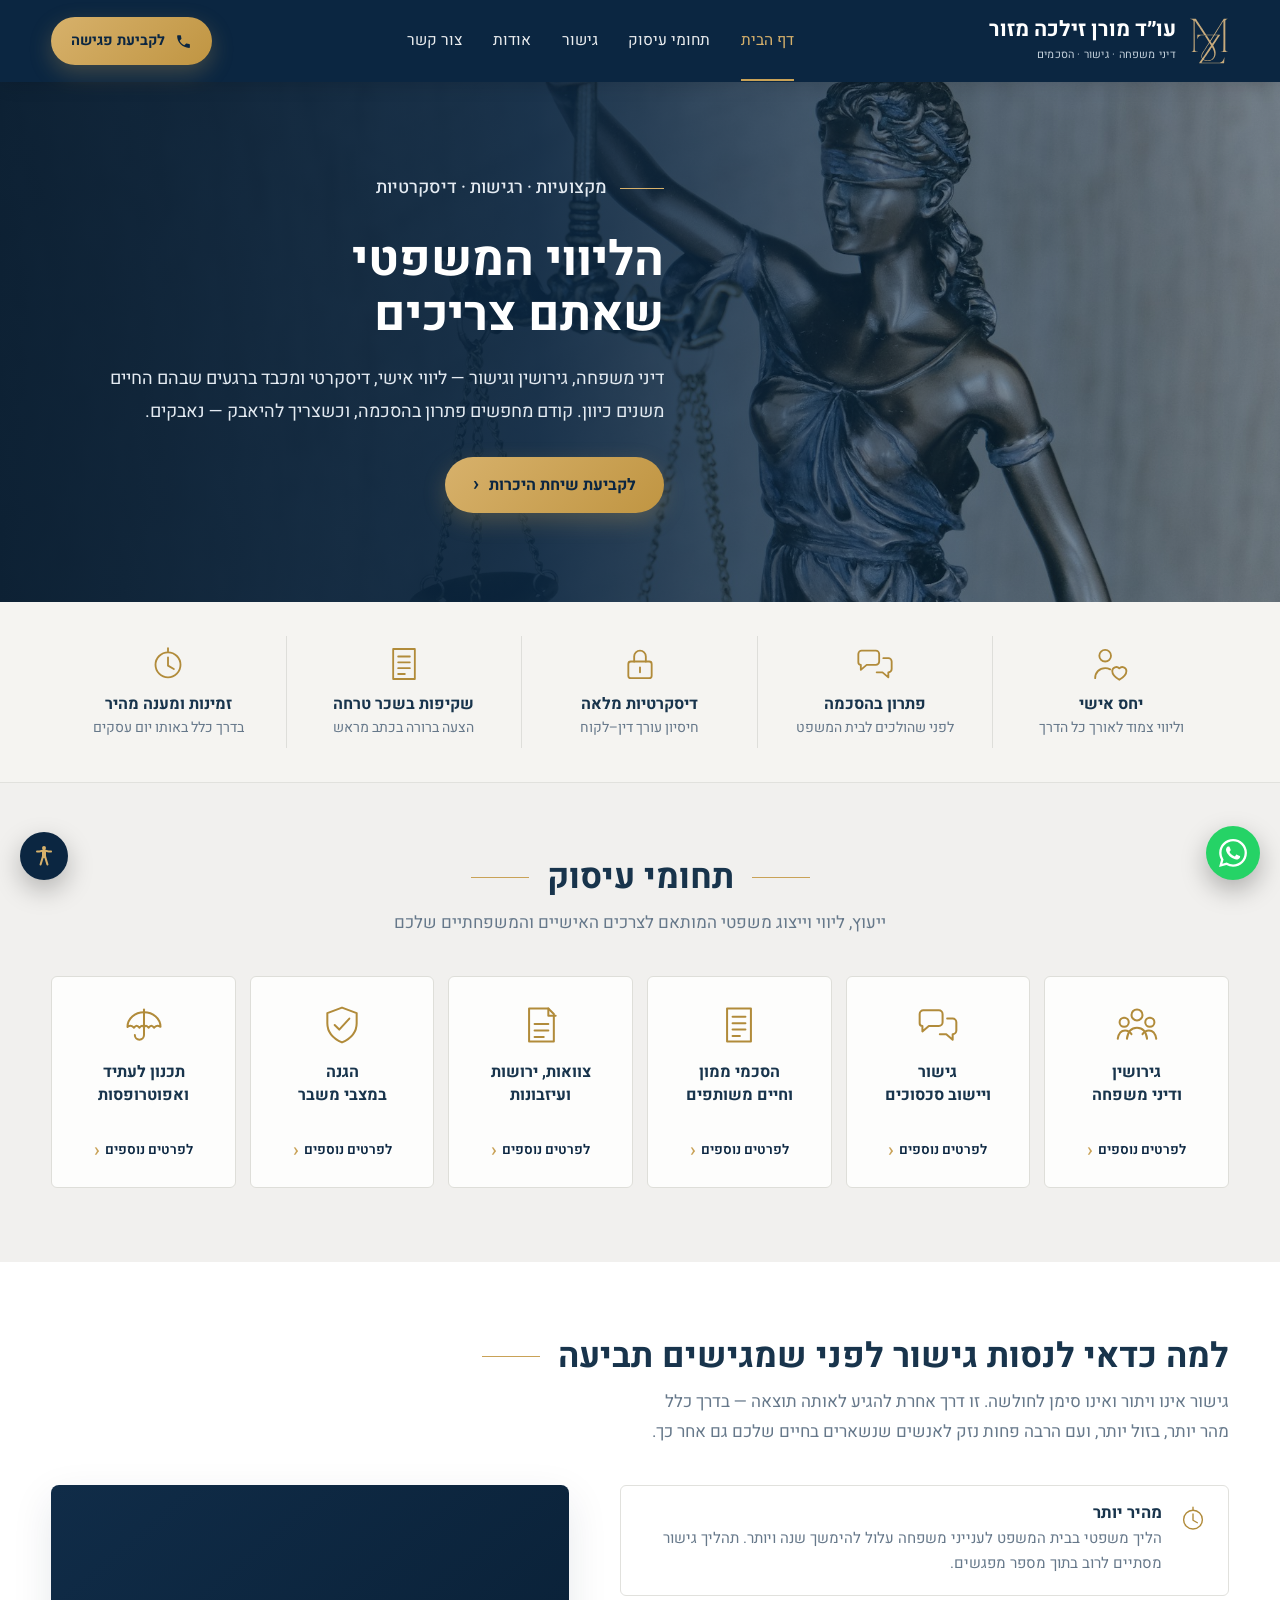
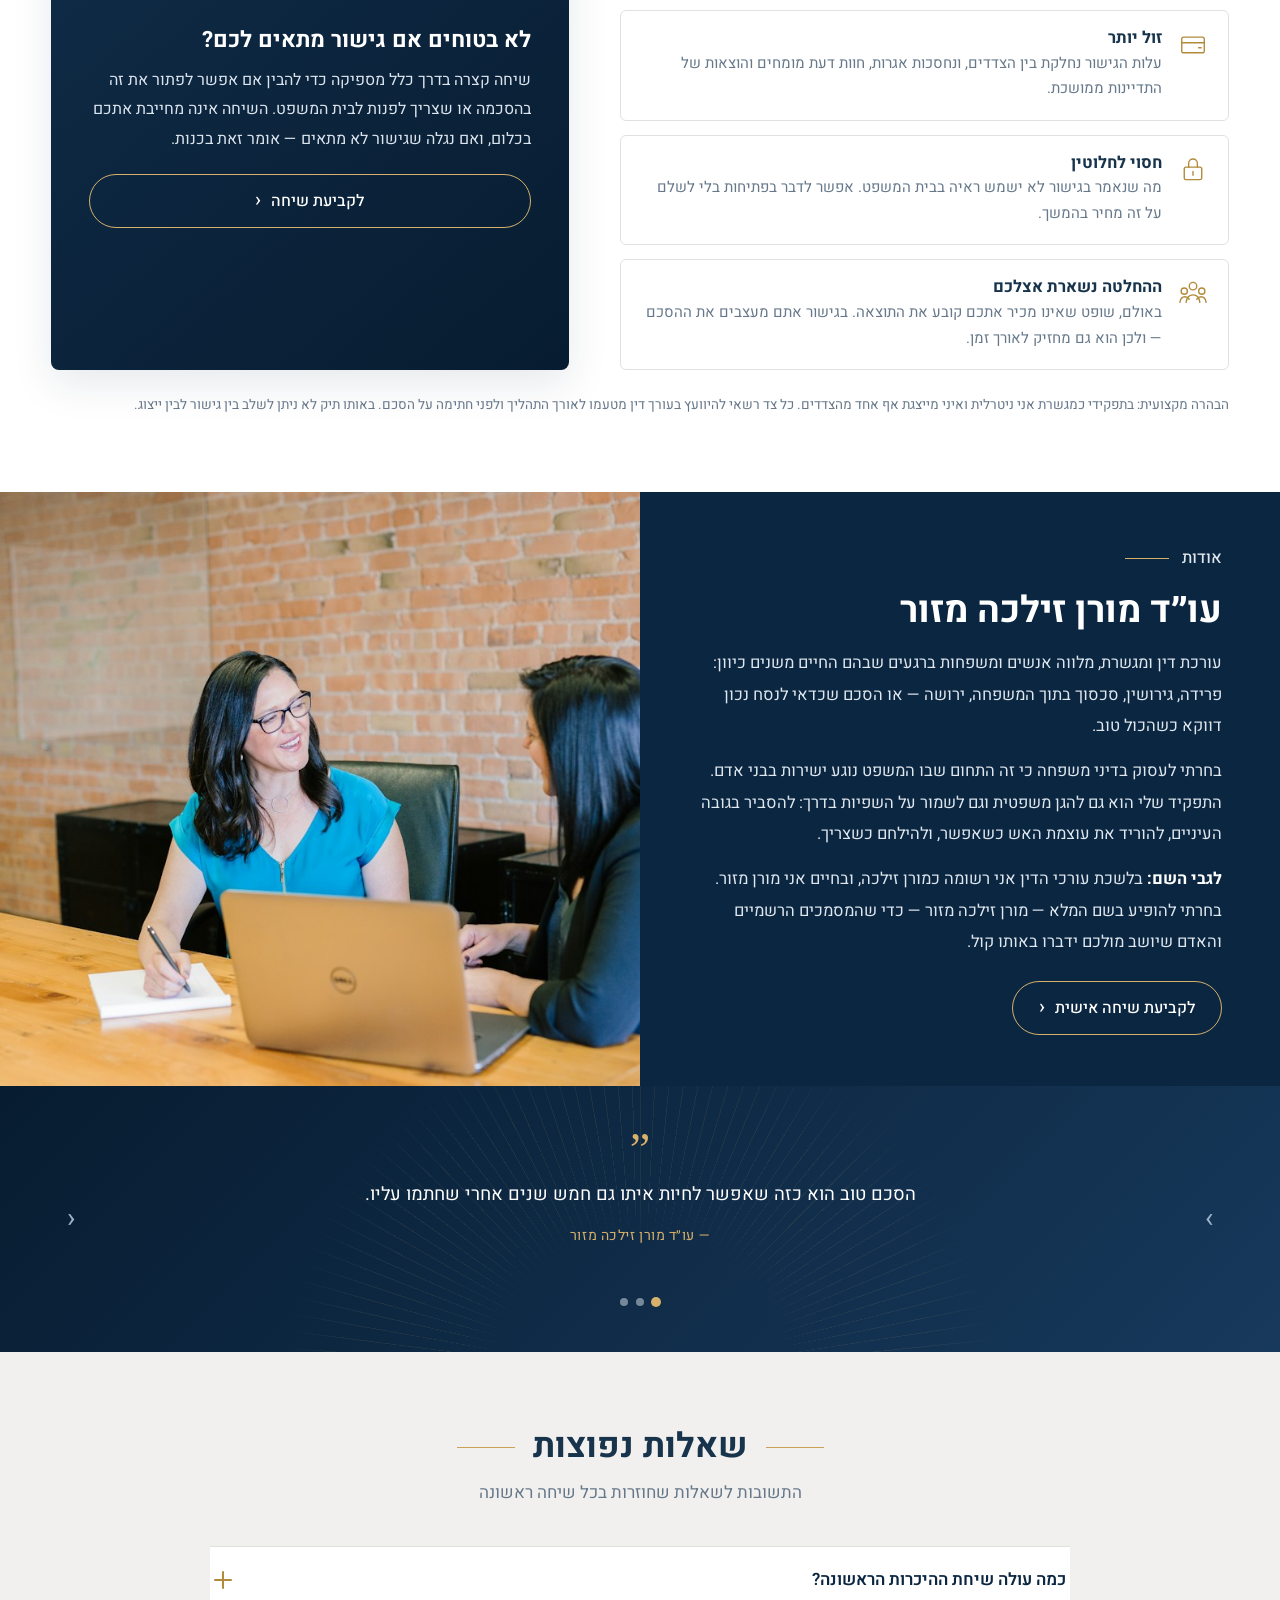
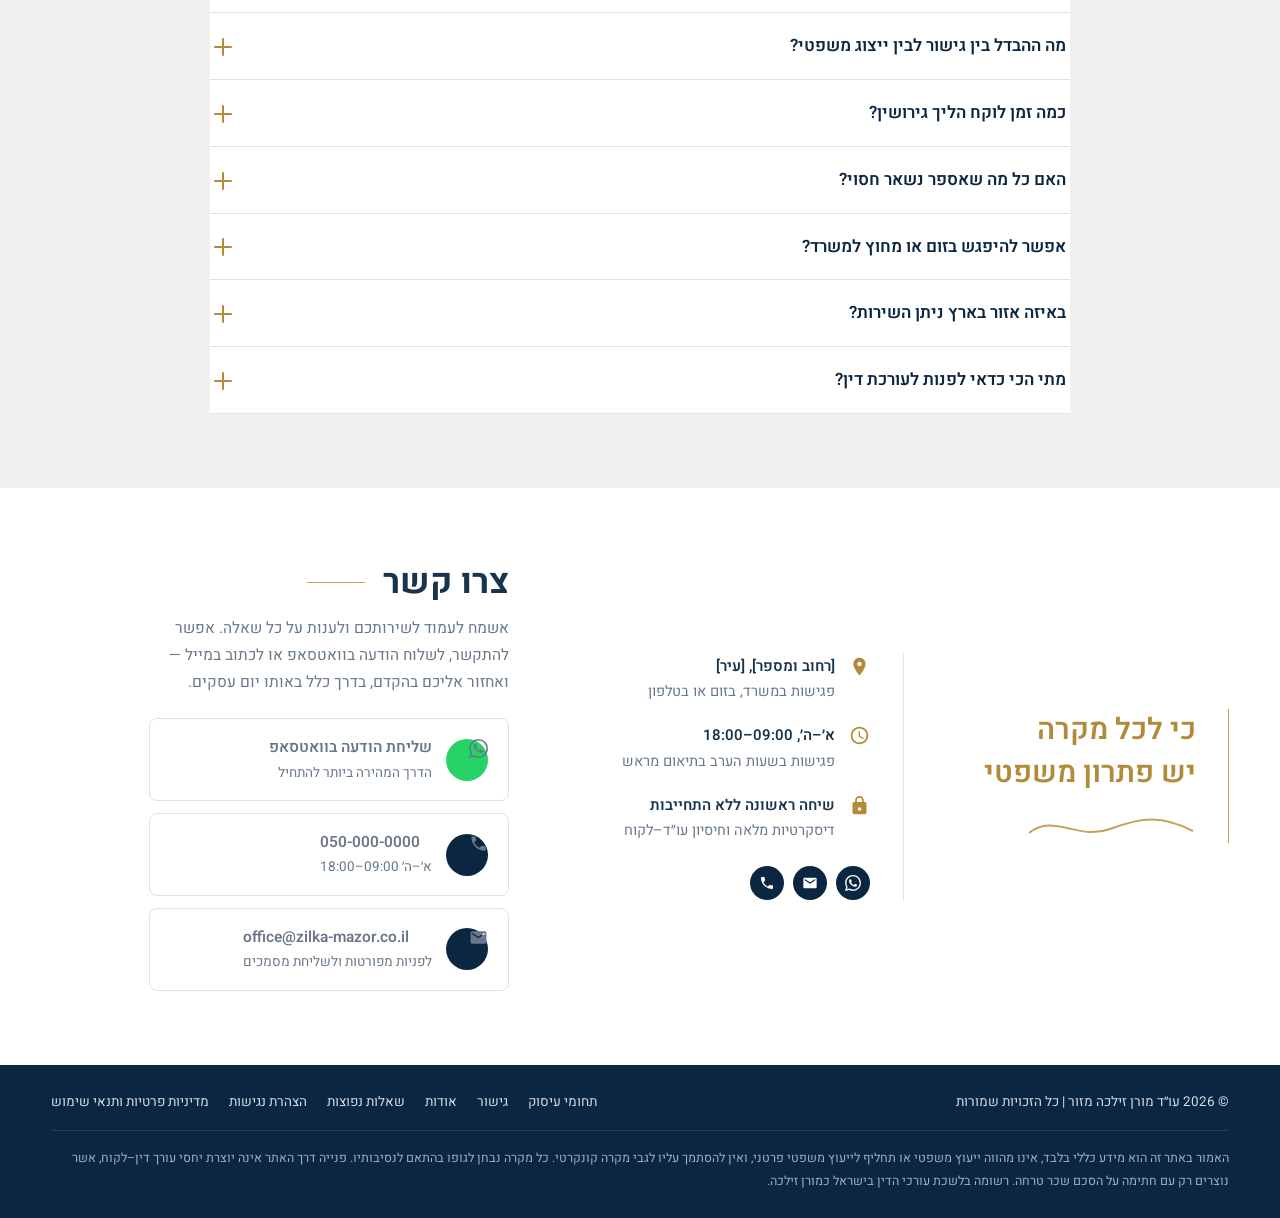
==== index.html @ c4450f15 "Rebuild the site on the client's reference layout The art-deco direction was rejected. Rebuilt to ma" ====
<!DOCTYPE html>
<html lang="he" dir="rtl">
<head>
<meta charset="utf-8">
<meta name="viewport" content="width=device-width, initial-scale=1">
<title>עו״ד מורן זילכה מזור | דיני משפחה, גירושין וגישור</title>
<meta name="description" content="עו״ד מורן זילכה מזור — ייצוג וליווי משפטי אישי ודיסקרטי בדיני משפחה, גירושין, הסכמי ממון, צוואות וירושות, וגישור ליישוב סכסוכים. שיחת היכרות ללא התחייבות.">
<meta name="author" content="מורן זילכה מזור">
<meta name="theme-color" content="#0B2641">
<link rel="canonical" href="https://www.zilka-mazor.co.il/">

<meta property="og:type" content="website">
<meta property="og:locale" content="he_IL">
<meta property="og:site_name" content="עו״ד מורן זילכה מזור — משרד עורכי דין וגישור">
<meta property="og:title" content="עו״ד מורן זילכה מזור | דיני משפחה, גירושין וגישור">
<meta property="og:description" content="ליווי משפטי אישי ודיסקרטי בדיני משפחה, גירושין וגישור. שיחת היכרות ללא התחייבות.">
<meta property="og:url" content="https://www.zilka-mazor.co.il/">
<meta property="og:image" content="https://www.zilka-mazor.co.il/assets/img/og-cover.png">
<meta property="og:image:width" content="1200">
<meta property="og:image:height" content="630">
<meta name="twitter:card" content="summary_large_image">

<link rel="icon" href="assets/favicon.svg" type="image/svg+xml">
<link rel="apple-touch-icon" href="assets/img/apple-touch-icon.png">

<link rel="preconnect" href="https://fonts.googleapis.com">
<link rel="preconnect" href="https://fonts.gstatic.com" crossorigin>
<link href="https://fonts.googleapis.com/css2?family=Assistant:wght@300;400;500;600;700&family=Heebo:wght@300;400;500;600;700;800&display=swap" rel="stylesheet">
<link rel="stylesheet" href="assets/css/style.css">

<script type="application/ld+json">
{
  "@context": "https://schema.org",
  "@type": "LegalService",
  "name": "עו״ד מורן זילכה מזור — משרד עורכי דין וגישור",
  "description": "משרד עורכי דין וגישור המתמחה בדיני משפחה, גירושין, הסכמי ממון, צוואות וירושות וגישור ליישוב סכסוכים.",
  "url": "https://www.zilka-mazor.co.il/",
  "image": "https://www.zilka-mazor.co.il/assets/img/og-cover.png",
  "logo": "https://www.zilka-mazor.co.il/assets/img/apple-touch-icon.png",
  "telephone": "+972-50-000-0000",
  "email": "office@zilka-mazor.co.il",
  "priceRange": "$$",
  "address": {
    "@type": "PostalAddress",
    "streetAddress": "רחוב ומספר",
    "addressLocality": "עיר",
    "addressCountry": "IL"
  },
  "areaServed": { "@type": "Country", "name": "ישראל" },
  "availableLanguage": ["he", "en"],
  "openingHoursSpecification": [{
    "@type": "OpeningHoursSpecification",
    "dayOfWeek": ["Sunday", "Monday", "Tuesday", "Wednesday", "Thursday"],
    "opens": "09:00",
    "closes": "18:00"
  }],
  "founder": {
    "@type": "Person",
    "name": "מורן זילכה מזור",
    "jobTitle": "עורכת דין ומגשרת",
    "gender": "Female"
  },
  "knowsAbout": ["דיני משפחה", "גירושין", "גישור", "הסכמי ממון", "צוואות וירושות", "מזונות", "משמורת והסדרי שהות"]
}
</script>
<script type="application/ld+json">
{
  "@context": "https://schema.org",
  "@type": "FAQPage",
  "mainEntity": [
    {"@type":"Question","name":"כמה עולה שיחת ההיכרות הראשונה?","acceptedAnswer":{"@type":"Answer","text":"השיחה הראשונה קצרה ונועדה להבין את התמונה ולבדוק התאמה, והיא אינה מחייבת. לפני תחילת טיפול בתיק תקבלו הצעה ברורה בכתב הכוללת את היקף העבודה, שכר הטרחה ולוחות הזמנים."}},
    {"@type":"Question","name":"מה ההבדל בין גישור לבין ייצוג משפטי?","acceptedAnswer":{"@type":"Answer","text":"בייצוג אני פועלת עבור צד אחד ומייצגת את האינטרסים שלו מול הצד השני ומול בית המשפט. בגישור אני ניטרלית: אני מנהלת את התהליך בין שני הצדדים ומסייעת להם להגיע להסכם. באותו תיק לא ניתן לשלב בין השניים."}},
    {"@type":"Question","name":"כמה זמן לוקח הליך גירושין?","acceptedAnswer":{"@type":"Answer","text":"כשהצדדים מגיעים להסכמות — לרוב שבועות עד חודשים ספורים, עד לאישור ההסכם ומתן תוקף של פסק דין. בהליך משפטי מתנהל זה עשוי להימשך שנה ויותר, בהתאם למורכבות התיק וללוח הזמנים של בית המשפט."}},
    {"@type":"Question","name":"האם כל מה שאספר נשאר חסוי?","acceptedAnswer":{"@type":"Answer","text":"כן. כל מה שנמסר לי חוסה תחת חיסיון עורך דין–לקוח. בהליך גישור קיים חיסיון נוסף: דברים שנאמרו בגישור לא ישמשו ראיה בבית המשפט אם התהליך לא יסתיים בהסכם."}},
    {"@type":"Question","name":"אפשר להיפגש בזום או מחוץ למשרד?","acceptedAnswer":{"@type":"Answer","text":"בהחלט. ניתן לקיים פגישות במשרד, בשיחת וידאו או בטלפון, ולנהל את התיק כולו מרחוק כולל חתימה על מסמכים."}}
  ]
}
</script>
</head>
<body>

<a class="skip-link" href="#main">דילוג לתוכן הראשי</a>

<!-- ============ אייקונים ============ -->
<svg hidden aria-hidden="true">
  <symbol id="i-dialogue" viewBox="0 0 48 48"><path d="M4 12a4 4 0 0 1 4-4h17a4 4 0 0 1 4 4v9a4 4 0 0 1-4 4H14l-7 6v-6a3 3 0 0 1-3-3V12Z"/><path d="M34 17h6a4 4 0 0 1 4 4v9a4 4 0 0 1-4 4v6l-7-6h-7"/></symbol>
  <symbol id="i-care" viewBox="0 0 48 48"><circle cx="17" cy="14" r="7"/><path d="M5 41c0-7 5-12 12-12 2.2 0 4.2.5 6 1.4"/><path d="M34 43s-8.5-5-8.5-10.6a4.9 4.9 0 0 1 8.5-3.2 4.9 4.9 0 0 1 8.5 3.2C42.5 38 34 43 34 43Z"/></symbol>
  <symbol id="i-shield" viewBox="0 0 48 48"><path d="M24 5 40 11v11c0 10-7 17-16 21C15 39 8 32 8 22V11L24 5Z"/><path d="m16 24 5 5 11-12"/></symbol>
  <symbol id="i-lock" viewBox="0 0 48 48"><rect x="10" y="21" width="28" height="20" rx="3"/><path d="M17 21v-6a7 7 0 0 1 14 0v6M24 28v6"/></symbol>
  <symbol id="i-clock" viewBox="0 0 48 48"><circle cx="24" cy="25" r="15"/><path d="M24 16v10l7 4M24 5v4"/></symbol>
  <symbol id="i-people" viewBox="0 0 48 48"><circle cx="24" cy="13" r="6"/><circle cx="10" cy="21" r="5"/><circle cx="38" cy="21" r="5"/><path d="M13 39c1-8 5-12 11-12s10 4 11 12M3 39c1-6 3-9 8-9 3 0 5 1 7 4M45 39c-1-6-3-9-8-9-3 0-5 1-7 4"/></symbol>
  <symbol id="i-doc" viewBox="0 0 48 48"><path d="M11 6h26v36H11zM17 15h14M17 22h14M17 29h14M17 36h8"/></symbol>
  <symbol id="i-scroll" viewBox="0 0 48 48"><path d="M11 6h21l6 6v30H11V6Z"/><path d="M32 6v8h8M17 23h15M17 30h15M17 37h10"/></symbol>
  <symbol id="i-wallet" viewBox="0 0 48 48"><rect x="6" y="13" width="36" height="25" rx="3"/><path d="M6 22h36M33 30h4"/></symbol>
  <symbol id="i-umbrella" viewBox="0 0 48 48"><path d="M24 7v3"/><path d="M6 26c0-9 8-16 18-16s18 7 18 16c-3-2-5-2-7 1-2-3-4-3-6 0-2-3-4-3-5 0-1-3-3-3-5 0-2-3-4-3-6 0-2-3-4-3-7-1Z"/><path d="M24 10v25a5 5 0 0 1-10 0"/></symbol>
  <symbol id="i-phone-f" viewBox="0 0 24 24"><path d="M6.62 10.79c1.44 2.83 3.76 5.14 6.59 6.59l2.2-2.2c.27-.27.67-.36 1.02-.24 1.12.37 2.33.57 3.57.57.55 0 1 .45 1 1V20c0 .55-.45 1-1 1-9.39 0-17-7.61-17-17 0-.55.45-1 1-1h3.5c.55 0 1 .45 1 1 0 1.25.2 2.45.57 3.57.11.35.03.74-.25 1.02l-2.2 2.2z"/></symbol>
  <symbol id="i-mail-f" viewBox="0 0 24 24"><path d="M20 4H4c-1.1 0-1.99.9-1.99 2L2 18c0 1.1.9 2 2 2h16c1.1 0 2-.9 2-2V6c0-1.1-.9-2-2-2zm0 4-8 5-8-5V6l8 5 8-5v2z"/></symbol>
  <symbol id="i-pin-f" viewBox="0 0 24 24"><path d="M12 2C8.13 2 5 5.13 5 9c0 5.25 7 13 7 13s7-7.75 7-13c0-3.87-3.13-7-7-7zm0 9.5a2.5 2.5 0 0 1 0-5 2.5 2.5 0 0 1 0 5z"/></symbol>
  <symbol id="i-lock-f" viewBox="0 0 24 24"><path d="M18 8h-1V6A5 5 0 0 0 7 6v2H6a2 2 0 0 0-2 2v10a2 2 0 0 0 2 2h12a2 2 0 0 0 2-2V10a2 2 0 0 0-2-2zM9 6a3 3 0 0 1 6 0v2H9V6zm3 12a2 2 0 1 1 0-4 2 2 0 0 1 0 4z"/></symbol>
  <symbol id="i-clock-f" viewBox="0 0 24 24"><path d="M12 2C6.48 2 2 6.48 2 12s4.48 10 10 10 10-4.48 10-10S17.52 2 12 2zm0 18c-4.41 0-8-3.59-8-8s3.59-8 8-8 8 3.59 8 8-3.59 8-8 8zm.5-13H11v6l5.25 3.15.75-1.23-4.5-2.67V7z"/></symbol>
  <symbol id="i-wa-f" viewBox="0 0 24 24"><path d="M17.472 14.382c-.297-.149-1.758-.867-2.03-.967-.273-.099-.471-.148-.67.15-.197.297-.767.966-.94 1.164-.173.199-.347.223-.644.075-.297-.15-1.255-.463-2.39-1.475-.883-.788-1.48-1.761-1.653-2.059-.173-.297-.018-.458.13-.606.134-.133.297-.347.446-.52.15-.174.2-.298.3-.497.099-.198.05-.371-.025-.52-.075-.149-.669-1.612-.916-2.207-.242-.579-.487-.5-.669-.51a12.8 12.8 0 0 0-.57-.01c-.198 0-.52.074-.792.372-.272.297-1.04 1.016-1.04 2.479 0 1.462 1.065 2.875 1.213 3.074.149.198 2.096 3.2 5.077 4.487.709.306 1.262.489 1.694.625.712.227 1.36.195 1.871.118.571-.085 1.758-.719 2.006-1.413.248-.694.248-1.289.173-1.413-.074-.124-.272-.198-.57-.347M12.05 21.785h-.004a9.87 9.87 0 0 1-5.031-1.378l-.361-.214-3.741.982.998-3.648-.235-.374a9.86 9.86 0 0 1-1.51-5.26c.001-5.45 4.436-9.884 9.888-9.884 2.64 0 5.122 1.03 6.988 2.898a9.825 9.825 0 0 1 2.893 6.994c-.003 5.45-4.437 9.884-9.885 9.884m8.413-18.297A11.815 11.815 0 0 0 12.05 0C5.495 0 .16 5.335.157 11.892c0 2.096.547 4.142 1.588 5.945L.057 24l6.305-1.654a11.882 11.882 0 0 0 5.683 1.448h.005c6.554 0 11.89-5.335 11.893-11.893a11.821 11.821 0 0 0-3.48-8.413"/></symbol>
  <symbol id="i-in-f" viewBox="0 0 24 24"><path d="M4.98 3.5a2.5 2.5 0 1 1 0 5 2.5 2.5 0 0 1 0-5zM2.4 21h5.2V9.5H2.4V21zM9.9 9.5h4.98v1.57h.07c.7-1.24 2.4-2.07 4.02-2.07 4.3 0 5.03 2.57 5.03 5.9V21h-5.2v-5.1c0-1.22-.02-2.8-1.8-2.8-1.8 0-2.08 1.33-2.08 2.71V21H9.9V9.5z"/></symbol>
</svg>

<!-- ============ כותרת ============ -->
<header class="site-header">
  <div class="container header-inner">
    <a class="brand" href="#home" aria-label="עו״ד מורן זילכה מזור — לראש העמוד">
      <img src="assets/monogram.svg" alt="" width="40" height="46">
      <span>
        <span class="brand-title">עו״ד מורן זילכה מזור</span>
        <span class="brand-sub">דיני משפחה · גישור · הסכמים</span>
      </span>
    </a>

    <nav class="nav" aria-label="ניווט ראשי">
      <a href="#home" aria-current="true">דף הבית</a>
      <a href="#practice">תחומי עיסוק</a>
      <a href="#mediation">גישור</a>
      <a href="#about">אודות</a>
      <a href="#contact">צור קשר</a>
    </nav>

    <div class="header-cta">
      <a class="btn btn--sm" href="#contact">
        <svg aria-hidden="true"><use href="#i-phone-f"></use></svg>
        לקביעת פגישה
      </a>
      <button class="burger" type="button" aria-label="פתיחת תפריט" aria-expanded="false" aria-controls="nav-panel">
        <span></span><span></span><span></span>
      </button>
    </div>
  </div>
</header>

<div class="nav-panel" id="nav-panel">
  <a href="#home">דף הבית</a>
  <a href="#practice">תחומי עיסוק</a>
  <a href="#mediation">גישור</a>
  <a href="#about">אודות</a>
  <a href="#contact">צור קשר</a>
  <a class="btn" href="#contact">לקביעת פגישה</a>
</div>

<main id="main">

  <!-- ============ הירו ============ -->
  <section class="hero" id="home">
    <div class="container">
      <div class="hero__content">
        <p class="eyebrow">מקצועיות · רגישות · דיסקרטיות</p>
        <h1>הליווי המשפטי<br>שאתם צריכים</h1>
        <p>
          דיני משפחה, גירושין וגישור — ליווי אישי, דיסקרטי ומכבד ברגעים שבהם החיים
          משנים כיוון. קודם מחפשים פתרון בהסכמה, וכשצריך להיאבק — נאבקים.
        </p>
        <a class="btn" href="#contact">לקביעת שיחת היכרות <span class="chev">‹</span></a>
      </div>
    </div>
  </section>

  <!-- ============ יתרונות ============ -->
  <section class="benefits" aria-label="עקרונות העבודה של המשרד">
    <div class="container benefit-grid">
      <div class="benefit" data-reveal>
        <svg aria-hidden="true"><use href="#i-care"></use></svg>
        <strong>יחס אישי</strong><span>וליווי צמוד לאורך כל הדרך</span>
      </div>
      <div class="benefit" data-reveal>
        <svg aria-hidden="true"><use href="#i-dialogue"></use></svg>
        <strong>פתרון בהסכמה</strong><span>לפני שהולכים לבית המשפט</span>
      </div>
      <div class="benefit" data-reveal>
        <svg aria-hidden="true"><use href="#i-lock"></use></svg>
        <strong>דיסקרטיות מלאה</strong><span>חיסיון עורך דין–לקוח</span>
      </div>
      <div class="benefit" data-reveal>
        <svg aria-hidden="true"><use href="#i-doc"></use></svg>
        <strong>שקיפות בשכר טרחה</strong><span>הצעה ברורה בכתב מראש</span>
      </div>
      <div class="benefit" data-reveal>
        <svg aria-hidden="true"><use href="#i-clock"></use></svg>
        <strong>זמינות ומענה מהיר</strong><span>בדרך כלל באותו יום עסקים</span>
      </div>
    </div>
  </section>

  <!-- ============ תחומי עיסוק ============ -->
  <section class="section section--soft" id="practice">
    <div class="container">
      <div class="sec-head" data-reveal>
        <h2>תחומי עיסוק</h2>
        <p>ייעוץ, ליווי וייצוג משפטי המותאם לצרכים האישיים והמשפחתיים שלכם</p>
      </div>

      <div class="cards">
        <article class="card" data-reveal tabindex="0" role="button" data-modal="m1" aria-haspopup="dialog">
          <svg aria-hidden="true"><use href="#i-people"></use></svg>
          <h3>גירושין<br>ודיני משפחה</h3>
          <div class="more">לפרטים נוספים</div>
        </article>
        <article class="card" data-reveal tabindex="0" role="button" data-modal="m2" aria-haspopup="dialog">
          <svg aria-hidden="true"><use href="#i-dialogue"></use></svg>
          <h3>גישור<br>ויישוב סכסוכים</h3>
          <div class="more">לפרטים נוספים</div>
        </article>
        <article class="card" data-reveal tabindex="0" role="button" data-modal="m3" aria-haspopup="dialog">
          <svg aria-hidden="true"><use href="#i-doc"></use></svg>
          <h3>הסכמי ממון<br>וחיים משותפים</h3>
          <div class="more">לפרטים נוספים</div>
        </article>
        <article class="card" data-reveal tabindex="0" role="button" data-modal="m4" aria-haspopup="dialog">
          <svg aria-hidden="true"><use href="#i-scroll"></use></svg>
          <h3>צוואות, ירושות<br>ועיזבונות</h3>
          <div class="more">לפרטים נוספים</div>
        </article>
        <article class="card" data-reveal tabindex="0" role="button" data-modal="m5" aria-haspopup="dialog">
          <svg aria-hidden="true"><use href="#i-shield"></use></svg>
          <h3>הגנה<br>במצבי משבר</h3>
          <div class="more">לפרטים נוספים</div>
        </article>
        <article class="card" data-reveal tabindex="0" role="button" data-modal="m6" aria-haspopup="dialog">
          <svg aria-hidden="true"><use href="#i-umbrella"></use></svg>
          <h3>תכנון לעתיד<br>ואפוטרופסות</h3>
          <div class="more">לפרטים נוספים</div>
        </article>
      </div>
    </div>
  </section>

  <!-- ============ גישור ============ -->
  <section class="section" id="mediation">
    <div class="container">
      <div class="sec-head sec-head--start" data-reveal>
        <h2>למה כדאי לנסות גישור לפני שמגישים תביעה</h2>
        <p>
          גישור אינו ויתור ואינו סימן לחולשה. זו דרך אחרת להגיע לאותה תוצאה — בדרך כלל
          מהר יותר, בזול יותר, ועם הרבה פחות נזק לאנשים שנשארים בחיים שלכם גם אחר כך.
        </p>
      </div>

      <div class="med-grid">
        <div class="med-list">
          <article class="med-item" data-reveal>
            <svg aria-hidden="true"><use href="#i-clock"></use></svg>
            <div>
              <h3>מהיר יותר</h3>
              <p>הליך משפטי בבית המשפט לענייני משפחה עלול להימשך שנה ויותר. תהליך גישור מסתיים לרוב בתוך מספר מפגשים.</p>
            </div>
          </article>
          <article class="med-item" data-reveal>
            <svg aria-hidden="true"><use href="#i-wallet"></use></svg>
            <div>
              <h3>זול יותר</h3>
              <p>עלות הגישור נחלקת בין הצדדים, ונחסכות אגרות, חוות דעת מומחים והוצאות של התדיינות ממושכת.</p>
            </div>
          </article>
          <article class="med-item" data-reveal>
            <svg aria-hidden="true"><use href="#i-lock"></use></svg>
            <div>
              <h3>חסוי לחלוטין</h3>
              <p>מה שנאמר בגישור לא ישמש ראיה בבית המשפט. אפשר לדבר בפתיחות בלי לשלם על זה מחיר בהמשך.</p>
            </div>
          </article>
          <article class="med-item" data-reveal>
            <svg aria-hidden="true"><use href="#i-people"></use></svg>
            <div>
              <h3>ההחלטה נשארת אצלכם</h3>
              <p>באולם, שופט שאינו מכיר אתכם קובע את התוצאה. בגישור אתם מעצבים את ההסכם — ולכן הוא גם מחזיק לאורך זמן.</p>
            </div>
          </article>
        </div>

        <aside class="med-aside" data-reveal>
          <h3>לא בטוחים אם גישור מתאים לכם?</h3>
          <p>
            שיחה קצרה בדרך כלל מספיקה כדי להבין אם אפשר לפתור את זה בהסכמה או שצריך
            לפנות לבית המשפט. השיחה אינה מחייבת אתכם בכלום, ואם נגלה שגישור לא מתאים —
            אומר זאת בכנות.
          </p>
          <a class="btn btn--outline" href="#contact">לקביעת שיחה <span class="chev">‹</span></a>
        </aside>
      </div>

      <p class="note" data-reveal>
        הבהרה מקצועית: בתפקידי כמגשרת אני ניטרלית ואיני מייצגת אף אחד מהצדדים. כל צד רשאי
        להיוועץ בעורך דין מטעמו לאורך התהליך ולפני חתימה על הסכם. באותו תיק לא ניתן לשלב
        בין גישור לבין ייצוג.
      </p>
    </div>
  </section>

  <!-- ============ אודות ============ -->
  <section class="about" id="about">
    <div class="about-grid">
      <div class="about-copy">
        <p class="eyebrow">אודות</p>
        <h2>עו״ד מורן זילכה מזור</h2>
        <p>
          עורכת דין ומגשרת, מלווה אנשים ומשפחות ברגעים שבהם החיים משנים כיוון:
          פרידה, גירושין, סכסוך בתוך המשפחה, ירושה — או הסכם שכדאי לנסח נכון דווקא כשהכול טוב.
        </p>
        <p>
          בחרתי לעסוק בדיני משפחה כי זה התחום שבו המשפט נוגע ישירות בבני אדם. התפקיד שלי
          הוא גם להגן משפטית וגם לשמור על השפיות בדרך: להסביר בגובה העיניים, להוריד את
          עוצמת האש כשאפשר, ולהילחם כשצריך.
        </p>
        <p>
          <strong>לגבי השם:</strong> בלשכת עורכי הדין אני רשומה כמורן זילכה, ובחיים אני
          מורן מזור. בחרתי להופיע בשם המלא — מורן זילכה מזור — כדי שהמסמכים הרשמיים
          והאדם שיושב מולכם ידברו באותו קול.
        </p>
        <a class="btn btn--outline" href="#contact">לקביעת שיחה אישית <span class="chev">‹</span></a>
      </div>

      <div class="about-media">
        <!-- תמונת רקע זמנית. להחלפה בתמונת תדמית של מורן:
             src="assets/img/moran.jpg" -->
        <img class="photo" src="assets/img/about.jpg" alt="פגישת ייעוץ במשרד">
      </div>
    </div>
  </section>

  <!-- ============ ציטוטים ============ -->
  <section class="quote-band" aria-label="עקרונות המשרד">
    <div class="container">
      <div class="quote-mark" aria-hidden="true">”</div>
      <div class="quote-track" id="quotes">
        <div class="quote-slide is-active">
          <p>הסכם טוב הוא כזה שאפשר לחיות איתו גם חמש שנים אחרי שחתמו עליו.</p>
          <small>— עו״ד מורן זילכה מזור</small>
        </div>
        <div class="quote-slide">
          <p>רוב הסכסוכים המשפחתיים לא נפתרים בניצחון באולם, אלא בהסכם שכל צד יכול לעמוד מאחוריו.</p>
          <small>— עו״ד מורן זילכה מזור</small>
        </div>
        <div class="quote-slide">
          <p>הרבה נזק נגרם דווקא בשבועות הראשונים, מהחלטות שנעשו מתוך לחץ. שיחה אחת בזמן הנכון חוסכת שנה של תיקונים.</p>
          <small>— עו״ד מורן זילכה מזור</small>
        </div>
      </div>
      <button class="quote-nav quote-nav--prev" type="button" aria-label="הקודם">›</button>
      <button class="quote-nav quote-nav--next" type="button" aria-label="הבא">‹</button>
      <div class="dots" id="quote-dots"></div>
    </div>
  </section>


  <!-- ============ שאלות נפוצות ============ -->
  <section class="section section--soft" id="faq">
    <div class="container">
      <div class="sec-head" data-reveal>
        <h2>שאלות נפוצות</h2>
        <p>התשובות לשאלות שחוזרות בכל שיחה ראשונה</p>
      </div>

      <div class="faq" data-reveal>
        <details>
          <summary>כמה עולה שיחת ההיכרות הראשונה?<span class="sign" aria-hidden="true"></span></summary>
          <div class="answer">
            השיחה הראשונה קצרה, נועדה להבין את התמונה ולבדוק התאמה, והיא אינה מחייבת אתכם.
            לפני תחילת טיפול בתיק תקבלו הצעה ברורה בכתב, הכוללת את היקף העבודה, שכר הטרחה
            ולוחות הזמנים הצפויים — כך שלא יהיו הפתעות.
          </div>
        </details>
        <details>
          <summary>מה ההבדל בין גישור לבין ייצוג משפטי?<span class="sign" aria-hidden="true"></span></summary>
          <div class="answer">
            בייצוג אני פועלת עבור צד אחד, מייצגת את האינטרסים שלו מול הצד השני ומול בית המשפט.
            בגישור אני ניטרלית: מנהלת את התהליך בין שני הצדדים ומסייעת להם להגיע להסכם שהם
            מעצבים בעצמם. באותו תיק לא ניתן לשלב בין השניים — ובשיחה הראשונה נחליט יחד איזו
            דרך נכונה עבורכם.
          </div>
        </details>
        <details>
          <summary>כמה זמן לוקח הליך גירושין?<span class="sign" aria-hidden="true"></span></summary>
          <div class="answer">
            כשהצדדים מגיעים להסכמות — לרוב שבועות עד חודשים ספורים, עד לאישור ההסכם וקבלת
            תוקף של פסק דין. בהליך משפטי מתנהל, משך הזמן תלוי במורכבות התיק, במספר הפלוגתאות
            ובלוח הזמנים של בית המשפט, ועשוי להימשך שנה ויותר. זו אחת הסיבות המרכזיות לבחון
            קודם מסלול של הסכמה.
          </div>
        </details>
        <details>
          <summary>האם כל מה שאספר נשאר חסוי?<span class="sign" aria-hidden="true"></span></summary>
          <div class="answer">
            כן. כל מה שנמסר לי חוסה תחת חיסיון עורך דין–לקוח, גם אם בסופו של דבר לא ניצור
            יחסי ייצוג. בהליך גישור חל חיסיון נוסף: דברים שנאמרו בגישור לא ישמשו ראיה בבית
            המשפט אם התהליך לא הסתיים בהסכם.
          </div>
        </details>
        <details>
          <summary>אפשר להיפגש בזום או מחוץ למשרד?<span class="sign" aria-hidden="true"></span></summary>
          <div class="answer">
            בהחלט. ניתן לקיים פגישות במשרד, בשיחת וידאו או בטלפון, ולנהל את התיק מרחוק —
            כולל העברת מסמכים וחתימה. זו לעיתים גם הדרך הדיסקרטית והנוחה ביותר.
          </div>
        </details>
        <details>
          <summary>באיזה אזור בארץ ניתן השירות?<span class="sign" aria-hidden="true"></span></summary>
          <div class="answer">
            פגישות פרונטליות מתקיימות ב[אזור השירות — להשלמה], וייצוג ניתן בבתי המשפט
            לענייני משפחה ובבתי הדין הרבניים ברחבי הארץ. פגישות מקוונות — מכל מקום.
          </div>
        </details>
        <details>
          <summary>מתי הכי כדאי לפנות לעורכת דין?<span class="sign" aria-hidden="true"></span></summary>
          <div class="answer">
            מוקדם ככל האפשר — גם כשעוד לא החלטתם כלום. הרבה נזק נגרם דווקא בשבועות הראשונים,
            מהחלטות שנעשו מתוך לחץ: הודעות שנשלחו, כספים שהועברו, עזיבת הבית או הסכמות
            בעל-פה. שיחה אחת בזמן הנכון יכולה למנוע שנה של תיקונים.
          </div>
        </details>
      </div>
    </div>
  </section>

  <!-- ============ יצירת קשר ============ -->
  <section class="section contact" id="contact">
    <div class="container contact-grid">

      <div class="promise" data-reveal>
        כי לכל מקרה<br>יש פתרון משפטי
        <svg viewBox="0 0 170 36" aria-hidden="true"><path d="M3 26C28 6 52 34 84 22s52-14 83 2"/></svg>
      </div>

      <div class="details" data-reveal>
        <div class="detail">
          <svg aria-hidden="true"><use href="#i-pin-f"></use></svg>
          <div>
            <strong>[רחוב ומספר], [עיר]</strong>
            <span>פגישות במשרד, בזום או בטלפון</span>
          </div>
        </div>
        <div class="detail">
          <svg aria-hidden="true"><use href="#i-clock-f"></use></svg>
          <div>
            <strong>א׳–ה׳, 09:00–18:00</strong>
            <span>פגישות בשעות הערב בתיאום מראש</span>
          </div>
        </div>
        <div class="detail">
          <svg aria-hidden="true"><use href="#i-lock-f"></use></svg>
          <div>
            <strong>שיחה ראשונה ללא התחייבות</strong>
            <span>דיסקרטיות מלאה וחיסיון עו״ד–לקוח</span>
          </div>
        </div>
        <div class="socials">
          <a href="https://wa.me/972500000000" target="_blank" rel="noopener" aria-label="וואטסאפ"><svg><use href="#i-wa-f"></use></svg></a>
          <a href="mailto:office@zilka-mazor.co.il" aria-label="דוא״ל"><svg><use href="#i-mail-f"></use></svg></a>
          <a href="tel:+972500000000" aria-label="טלפון"><svg><use href="#i-phone-f"></use></svg></a>
        </div>
      </div>

      <div class="contact-cta" data-reveal>
        <div class="sec-head sec-head--start" style="margin-bottom:12px">
          <h2>צרו קשר</h2>
        </div>
        <p class="contact-intro">
          אשמח לעמוד לשירותכם ולענות על כל שאלה. אפשר להתקשר, לשלוח הודעה בוואטסאפ
          או לכתוב במייל — ואחזור אליכם בהקדם, בדרך כלל באותו יום עסקים.
        </p>
        <div class="contact-actions">
          <a class="action action--wa" href="https://wa.me/972500000000?text=%D7%A9%D7%9C%D7%95%D7%9D%20%D7%9E%D7%95%D7%A8%D7%9F%2C%20%D7%94%D7%92%D7%A2%D7%AA%D7%99%20%D7%93%D7%A8%D7%9A%20%D7%94%D7%90%D7%AA%D7%A8" target="_blank" rel="noopener">
            <span class="action__ico"><svg aria-hidden="true"><use href="#i-wa-f"></use></svg></span>
            <span>
              <b>שליחת הודעה בוואטסאפ</b>
              <span>הדרך המהירה ביותר להתחיל</span>
            </span>
          </a>
          <a class="action" href="tel:+972500000000">
            <span class="action__ico"><svg aria-hidden="true"><use href="#i-phone-f"></use></svg></span>
            <span>
              <b class="ltr">050-000-0000</b>
              <span>א׳–ה׳ 09:00–18:00</span>
            </span>
          </a>
          <a class="action" href="mailto:office@zilka-mazor.co.il">
            <span class="action__ico"><svg aria-hidden="true"><use href="#i-mail-f"></use></svg></span>
            <span>
              <b class="ltr">office@zilka-mazor.co.il</b>
              <span>לפניות מפורטות ולשליחת מסמכים</span>
            </span>
          </a>
        </div>
      </div>
    </div>
  </section>
</main>

<!-- ============ פוטר ============ -->
<footer class="site-footer">
  <div class="container">
    <div class="footer-inner">
      <span>© <span data-year>2026</span> עו״ד מורן זילכה מזור | כל הזכויות שמורות</span>
      <nav class="footer-links" aria-label="ניווט תחתון">
        <a href="#practice">תחומי עיסוק</a>
        <a href="#mediation">גישור</a>
        <a href="#about">אודות</a>
        <a href="#faq">שאלות נפוצות</a>
        <a href="accessibility.html">הצהרת נגישות</a>
        <a href="privacy.html">מדיניות פרטיות ותנאי שימוש</a>
      </nav>
    </div>
    <p class="disclaimer">
      האמור באתר זה הוא מידע כללי בלבד, אינו מהווה ייעוץ משפטי או תחליף לייעוץ משפטי פרטני,
      ואין להסתמך עליו לגבי מקרה קונקרטי. כל מקרה נבחן לגופו בהתאם לנסיבותיו. פנייה דרך האתר
      אינה יוצרת יחסי עורך דין–לקוח, אשר נוצרים רק עם חתימה על הסכם שכר טרחה.
      רשומה בלשכת עורכי הדין בישראל כמורן זילכה.
    </p>
  </div>
</footer>

<!-- ============ חלונות תחומי עיסוק ============ -->
<dialog class="modal" id="m1">
  <div class="modal__head"><svg aria-hidden="true"><use href="#i-people"></use></svg><h3>גירושין ודיני משפחה</h3></div>
  <div class="modal__body">
    <p>ליווי מלא בהליך פרידה או גירושין — מהשלב שבו עוד מתלבטים, דרך משא ומתן או ייצוג בבית המשפט, ועד הסכם חתום או פסק דין.</p>
    <ul>
      <li>הסכמי גירושין ואישורם</li>
      <li>משמורת, הורות והסדרי שהות</li>
      <li>מזונות ילדים ומזונות בן/בת זוג</li>
      <li>חלוקת רכוש ואיזון משאבים</li>
    </ul>
    <div class="modal__foot">
      <a class="btn btn--sm" href="#contact" data-close-go>לקביעת שיחה</a>
      <button class="modal__close" type="button">סגירה</button>
    </div>
  </div>
</dialog>

<dialog class="modal" id="m2">
  <div class="modal__head"><svg aria-hidden="true"><use href="#i-dialogue"></use></svg><h3>גישור ויישוב סכסוכים</h3></div>
  <div class="modal__body">
    <p>תהליך מובנה, חסוי ומהיר שבו הצדדים מעצבים בעצמם את ההסכם — במקום שההחלטה תיפול באולם, בידי מי שאינו מכיר אתכם.</p>
    <ul>
      <li>גישור בגירושין ובפרידה</li>
      <li>סכסוכים בתוך המשפחה (אחים, הורים וילדים)</li>
      <li>סכסוכי ירושה ועיזבון</li>
      <li>ניסוח ההסכם ומתן תוקף של פסק דין</li>
    </ul>
    <div class="modal__foot">
      <a class="btn btn--sm" href="#contact" data-close-go>לקביעת שיחה</a>
      <button class="modal__close" type="button">סגירה</button>
    </div>
  </div>
</dialog>

<dialog class="modal" id="m3">
  <div class="modal__head"><svg aria-hidden="true"><use href="#i-doc"></use></svg><h3>הסכמי ממון וחיים משותפים</h3></div>
  <div class="modal__body">
    <p>ההסכם הטוב ביותר נחתם דווקא כשטוב. הסכם ברור היום חוסך שנים של התדיינות מחר, ומאפשר להיכנס לקשר בראש שקט.</p>
    <ul>
      <li>הסכם ממון לפני ואחרי נישואין</li>
      <li>הסכם לחיים משותפים (ידועים בציבור)</li>
      <li>הגנה על רכוש מלפני הקשר ועל עסק משפחתי</li>
      <li>אישור ההסכם בערכאה המוסמכת</li>
    </ul>
    <div class="modal__foot">
      <a class="btn btn--sm" href="#contact" data-close-go>לקביעת שיחה</a>
      <button class="modal__close" type="button">סגירה</button>
    </div>
  </div>
</dialog>

<dialog class="modal" id="m4">
  <div class="modal__head"><svg aria-hidden="true"><use href="#i-scroll"></use></svg><h3>צוואות, ירושות ועיזבונות</h3></div>
  <div class="modal__body">
    <p>סדר מראש במקום מריבה אחר כך — ניסוח צוואה שתעמוד במבחן, ניהול עיזבון וליווי משפחות בסכסוכי ירושה.</p>
    <ul>
      <li>עריכת צוואה וצוואה הדדית</li>
      <li>צו ירושה וצו קיום צוואה</li>
      <li>הסכמי חלוקת עיזבון</li>
      <li>התנגדות לצוואה וייצוג בסכסוכי ירושה</li>
    </ul>
    <div class="modal__foot">
      <a class="btn btn--sm" href="#contact" data-close-go>לקביעת שיחה</a>
      <button class="modal__close" type="button">סגירה</button>
    </div>
  </div>
</dialog>

<dialog class="modal" id="m5">
  <div class="modal__head"><svg aria-hidden="true"><use href="#i-shield"></use></svg><h3>הגנה במצבי משבר</h3></div>
  <div class="modal__body">
    <p>כשהמצב דחוף ורגיש — טיפול מהיר, דיסקרטי וללא שיפוטיות, כולל פנייה דחופה לבית המשפט כשצריך.</p>
    <ul>
      <li>צווי הגנה וצווי הרחקה</li>
      <li>סעדים דחופים ועיקולים זמניים</li>
      <li>הפרת הסדרי שהות</li>
      <li>ליווי מול רשויות הרווחה</li>
    </ul>
    <div class="modal__foot">
      <a class="btn btn--sm" href="#contact" data-close-go>לקביעת שיחה</a>
      <button class="modal__close" type="button">סגירה</button>
    </div>
  </div>
</dialog>

<dialog class="modal" id="m6">
  <div class="modal__head"><svg aria-hidden="true"><use href="#i-umbrella"></use></svg><h3>תכנון לעתיד ואפוטרופסות</h3></div>
  <div class="modal__body">
    <p>מסמכים שמאפשרים לכם להחליט מראש מי יחליט עבורכם — ולחסוך מהמשפחה הליכים מיותרים ברגע הקשה.</p>
    <ul>
      <li>ייפוי כוח מתמשך והנחיות מקדימות</li>
      <li>מינוי אפוטרופוס</li>
      <li>ליווי מול האפוטרופוס הכללי</li>
      <li>הסדרת ענייני רכוש ובריאות מראש</li>
    </ul>
    <div class="modal__foot">
      <a class="btn btn--sm" href="#contact" data-close-go>לקביעת שיחה</a>
      <button class="modal__close" type="button">סגירה</button>
    </div>
  </div>
</dialog>

<!-- ============ תפריט נגישות ============ -->
<div class="a11y">
  <button class="a11y__btn" type="button" aria-expanded="false" aria-controls="a11y-panel" aria-label="פתיחת תפריט נגישות">
    <svg viewBox="0 0 24 24" aria-hidden="true"><path d="M12 2a2 2 0 110 4 2 2 0 010-4zm8 5.5c0 .55-.45 1-1 1-1.6 0-3.2-.2-4.7-.6l-.3-.08V12l2.4 8.2c.16.53-.15 1.09-.68 1.25a1 1 0 01-1.25-.68L12.4 14h-.8l-2.07 6.77a1 1 0 01-1.25.68 1 1 0 01-.68-1.25L10 12V7.82l-.3.08c-1.5.4-3.1.6-4.7.6a1 1 0 010-2c1.5 0 3-.2 4.4-.6A6.7 6.7 0 0112 5.5c1 0 1.9.14 2.6.4 1.4.4 2.9.6 4.4.6.55 0 1 .45 1 1z"/></svg>
  </button>
  <div class="a11y__panel" id="a11y-panel" hidden>
    <h2>נגישות</h2>
    <button type="button" data-a11y="font-up">הגדלת טקסט</button>
    <button type="button" data-a11y="font-down">הקטנת טקסט</button>
    <button type="button" data-a11y="contrast" aria-pressed="false">ניגודיות גבוהה</button>
    <button type="button" data-a11y="links" aria-pressed="false">הדגשת קישורים</button>
    <button type="button" data-a11y="readable" aria-pressed="false">גופן קריא</button>
    <button type="button" data-a11y="nomotion" aria-pressed="false">עצירת אנימציות</button>
    <button type="button" data-a11y="reset" class="a11y__reset">איפוס הגדרות</button>
    <a href="accessibility.html">להצהרת הנגישות</a>
  </div>
</div>

<a class="wa-float" href="https://wa.me/972500000000?text=%D7%A9%D7%9C%D7%95%D7%9D%20%D7%9E%D7%95%D7%A8%D7%9F%2C%20%D7%94%D7%92%D7%A2%D7%AA%D7%99%20%D7%93%D7%A8%D7%9A%20%D7%94%D7%90%D7%AA%D7%A8" target="_blank" rel="noopener" aria-label="שליחת הודעה בוואטסאפ">
  <svg aria-hidden="true"><use href="#i-wa-f"></use></svg>
</a>

<script src="assets/js/site.js" defer></script>
</body>
</html>
---- assets/css/style.css ----
/* ============================================================
   מורן זילכה מזור — משרד עורכי דין וגישור
   נייבי #0B2641 · זהב #C9A257 · עברית RTL
   ============================================================ */

/* ---------- 1. Tokens ---------- */
:root {
  --navy: #0B2641;
  --navy-2: #102C48;
  --navy-3: #17395C;
  --navy-deep: #071C30;

  --gold: #C9A257;
  --gold-lt: #D7B16B;
  --gold-dk: #B18B3A;

  --cream: #F5F4F1;
  --soft: #F1F0EE;
  --card: #FDFDFC;
  --white: #fff;

  --text: #18344C;
  --muted: #66788A;
  --line: #E1E1DD;

  --shadow: 0 14px 40px rgba(11, 38, 65, 0.10);
  --shadow-lg: 0 22px 60px rgba(11, 38, 65, 0.16);

  --font: "Heebo", "Assistant", Arial, sans-serif;

  --container: 1180px;
  --ease: cubic-bezier(0.22, 0.61, 0.36, 1);
}

/* ---------- 2. Reset ---------- */
*, *::before, *::after { box-sizing: border-box; }
* { margin: 0; }
html { scroll-behavior: smooth; scroll-padding-top: 96px; -webkit-text-size-adjust: 100%; }
body {
  font-family: var(--font);
  font-size: 17px;
  line-height: 1.75;
  color: var(--text);
  background: var(--white);
  -webkit-font-smoothing: antialiased;
  overflow-x: hidden;
}
img, svg { display: block; max-width: 100%; }
/* שומר על [hidden] — אחרת ספריית ה-<svg> מציירת בלוק ריק בראש העמוד */
[hidden] { display: none !important; }
a { color: inherit; text-decoration: none; }
button, input, textarea, select { font: inherit; color: inherit; }
ul, ol { list-style: none; padding: 0; }
:focus-visible { outline: 3px solid var(--gold); outline-offset: 3px; border-radius: 3px; }
::selection { background: var(--gold); color: var(--navy); }

.container { width: min(var(--container), 92%); margin-inline: auto; }
.sr-only {
  position: absolute; width: 1px; height: 1px;
  padding: 0; margin: -1px; overflow: hidden;
  clip: rect(0 0 0 0); white-space: nowrap; border: 0;
}
.skip-link {
  position: absolute; inset-block-start: 0; inset-inline-start: 50%;
  translate: 50% -130%; z-index: 100;
  background: var(--gold); color: var(--navy);
  padding: 10px 20px; font-weight: 700;
  transition: translate 0.25s var(--ease);
}
.skip-link:focus { translate: 50% 0; }

/* ---------- 3. Typography ---------- */
h1, h2, h3, h4 { font-weight: 700; line-height: 1.2; color: var(--text); }
h1 { font-size: clamp(2rem, 1.25rem + 2.9vw, 3rem); line-height: 1.16; }
h2 { font-size: clamp(1.55rem, 1.15rem + 1.6vw, 2.15rem); }
h3 { font-size: 1.15rem; }
p { text-wrap: pretty; }
.muted { color: var(--muted); }

/* ---------- 4. Buttons ---------- */
.btn {
  display: inline-flex;
  align-items: center;
  justify-content: center;
  gap: 10px;
  padding: 14px 28px;
  border: 0;
  border-radius: 30px;
  background: linear-gradient(135deg, var(--gold-lt), #C09542);
  color: var(--navy);
  font-family: var(--font);
  font-size: 16px;
  font-weight: 700;
  cursor: pointer;
  box-shadow: 0 8px 22px rgba(201, 162, 87, 0.28);
  transition: transform 0.25s var(--ease), box-shadow 0.25s var(--ease), filter 0.25s;
}
.btn:hover { transform: translateY(-2px); box-shadow: 0 12px 28px rgba(201, 162, 87, 0.38); filter: brightness(1.04); }
.btn:active { transform: translateY(0); }
.btn svg { width: 17px; height: 17px; fill: currentColor; flex: none; }
.btn .chev { font-size: 20px; line-height: 0; margin-top: -2px; }
.btn--sm { padding: 11px 20px; font-size: 14.5px; }

.btn--outline {
  background: transparent;
  border: 1px solid var(--gold-lt);
  color: #fff;
  box-shadow: none;
  font-weight: 500;
  padding: 12px 26px;
}
.btn--outline:hover { background: var(--gold-lt); color: var(--navy); box-shadow: none; }

/* ---------- 5. Header ---------- */
.site-header {
  position: sticky;
  inset-block-start: 0;
  z-index: 40;
  background: var(--navy);
  color: #fff;
  box-shadow: 0 2px 18px rgba(0, 0, 0, 0.14);
}
.header-inner {
  height: 82px;
  display: flex;
  align-items: center;
  justify-content: space-between;
  gap: 26px;
}
.brand { display: flex; align-items: center; gap: 13px; flex: none; }
.brand img { width: 40px; height: auto; }
.brand > span { display: block; }
.brand-title {
  display: block;
  font-size: clamp(1.02rem, 0.85rem + 0.6vw, 1.35rem);
  font-weight: 700;
  line-height: 1.1;
  white-space: nowrap;
}
.brand-sub {
  display: block;
  font-size: 11px;
  color: #C4D1DC;
  letter-spacing: 0.02em;
  margin-top: 4px;
  white-space: nowrap;
}

.nav { display: flex; align-items: center; gap: clamp(16px, 2.4vw, 36px); font-size: 15.5px; }
.nav a { padding-block: 26px; opacity: 0.92; transition: color 0.2s, opacity 0.2s; }
.nav a:hover { color: var(--gold-lt); opacity: 1; }
.nav a[aria-current="true"] {
  color: var(--gold-lt);
  opacity: 1;
  box-shadow: inset 0 -2px 0 var(--gold);
}
.header-cta { display: flex; align-items: center; gap: 12px; flex: none; }

.burger {
  display: none;
  width: 44px; height: 40px;
  background: none;
  border: 1px solid rgba(255, 255, 255, 0.25);
  border-radius: 6px;
  cursor: pointer;
  position: relative;
}
.burger span {
  position: absolute; inset-inline: 11px; height: 2px;
  background: var(--gold-lt); border-radius: 2px;
  transition: transform 0.3s var(--ease), opacity 0.2s;
}
.burger span:nth-child(1) { top: 13px; }
.burger span:nth-child(2) { top: 19px; }
.burger span:nth-child(3) { top: 25px; }
body.nav-open .burger span:nth-child(1) { transform: translateY(6px) rotate(45deg); }
body.nav-open .burger span:nth-child(2) { opacity: 0; }
body.nav-open .burger span:nth-child(3) { transform: translateY(-6px) rotate(-45deg); }

.nav-panel {
  position: fixed;
  inset: 82px 0 auto 0;
  z-index: 39;
  background: var(--navy-2);
  border-top: 1px solid rgba(255, 255, 255, 0.08);
  padding: 8px 0 22px;
  display: none;
  box-shadow: 0 20px 40px rgba(0, 0, 0, 0.3);
}
body.nav-open .nav-panel { display: block; }
.nav-panel a {
  display: block;
  padding: 13px 6%;
  color: #fff;
  font-size: 17px;
  border-bottom: 1px solid rgba(255, 255, 255, 0.07);
}
.nav-panel a:hover { color: var(--gold-lt); }
.nav-panel .btn { margin: 18px 6% 0; }

/* ---------- 6. Hero ---------- */
.hero {
  position: relative;
  min-height: 520px;
  display: flex;
  align-items: center;
  color: #fff;
  background:
    linear-gradient(90deg,
      rgba(7, 28, 48, 0.96) 0%,
      rgba(11, 38, 65, 0.90) 42%,
      rgba(11, 38, 65, 0.58) 74%,
      rgba(11, 38, 65, 0.42) 100%),
    var(--hero-img, url("../img/hero.jpg")) center / cover no-repeat;
}
.hero__content { width: 52%; margin-inline-start: auto; padding-block: 74px; }
.eyebrow {
  display: flex;
  align-items: center;
  gap: 13px;
  color: var(--gold-lt);
  font-size: clamp(1rem, 0.9rem + 0.4vw, 1.2rem);
  font-weight: 500;
  margin-bottom: 14px;
}
.eyebrow::after { content: ""; width: 44px; height: 1px; background: var(--gold-lt); flex: none; }
.hero .eyebrow::after { display: none; }
.hero .eyebrow::before { content: ""; width: 44px; height: 1px; background: var(--gold-lt); flex: none; }
.hero h1 { color: #fff; margin-bottom: 18px; }
.hero p {
  font-size: clamp(1rem, 0.95rem + 0.3vw, 1.125rem);
  line-height: 1.85;
  color: #E4EBF2;
  max-width: 560px;
  margin-bottom: 28px;
}

/* ---------- 7. Benefits strip ---------- */
.benefits { background: var(--cream); border-bottom: 1px solid var(--line); padding-block: 34px; }
.benefit-grid { display: grid; grid-template-columns: repeat(5, 1fr); }
.benefit { text-align: center; padding: 8px 18px; border-inline-start: 1px solid #DEDEDA; }
.benefit:first-child { border-inline-start: 0; }
.benefit svg {
  width: 40px; height: 40px;
  margin: 0 auto 10px;
  color: var(--gold-dk);
  stroke: currentColor;
  fill: none;
  stroke-width: 2.2;
  stroke-linecap: round;
  stroke-linejoin: round;
}
.benefit strong { display: block; font-size: 16px; line-height: 1.35; color: var(--text); }
.benefit span { display: block; font-size: 14px; color: var(--muted); }

/* ---------- 8. Sections ---------- */
.section { padding-block: clamp(48px, 3rem + 2.5vw, 74px); }
.section--soft { background: var(--soft); }
.section--cream { background: var(--cream); }

.sec-head { text-align: center; margin-bottom: 38px; }
.sec-head h2 {
  display: flex;
  align-items: center;
  justify-content: center;
  gap: 18px;
}
.sec-head h2::before, .sec-head h2::after {
  content: "";
  width: clamp(28px, 5vw, 58px);
  height: 1px;
  background: var(--gold);
  flex: none;
}
.sec-head p { margin-top: 10px; color: var(--muted); font-size: 17px; }
.sec-head--start { text-align: start; }
.sec-head--start h2 { justify-content: flex-start; }
.sec-head--start h2::before { display: none; }
.sec-head--start p { max-width: 58ch; }

/* ---------- 9. Practice cards ---------- */
.cards {
  display: grid;
  grid-template-columns: repeat(6, 1fr);
  gap: 14px;
}
.card {
  background: var(--card);
  border: 1px solid #DEDED9;
  border-radius: 6px;
  padding: 26px 14px 20px;
  min-height: 212px;
  display: flex;
  flex-direction: column;
  align-items: center;
  text-align: center;
  cursor: pointer;
  transition: transform 0.25s var(--ease), box-shadow 0.25s var(--ease), border-color 0.25s;
}
.card:hover, .card:focus-visible {
  transform: translateY(-4px);
  box-shadow: var(--shadow);
  border-color: var(--gold);
}
.card svg {
  width: 44px; height: 44px;
  margin-bottom: 14px;
  color: var(--gold-dk);
  stroke: currentColor;
  fill: none;
  stroke-width: 2.2;
  stroke-linecap: round;
  stroke-linejoin: round;
}
.card h3 { font-size: 16px; line-height: 1.45; }
.card .more {
  margin-top: auto;
  padding-top: 16px;
  font-size: 13.5px;
  font-weight: 600;
  color: var(--navy);
}
.card .more::after { content: " ‹"; color: var(--gold); font-size: 19px; vertical-align: -2px; }
.card:hover .more { color: var(--gold-dk); }

/* Practice detail dialog */
dialog.modal {
  width: min(560px, 92vw);
  /* הריסט * { margin: 0 } מבטל את מרכוז ברירת המחדל של הדפדפן */
  margin: auto;
  padding: 0;
  border: 0;
  border-radius: 8px;
  box-shadow: var(--shadow-lg);
  color: var(--text);
  overflow: hidden;
}
dialog.modal::backdrop { background: rgba(7, 28, 48, 0.62); }
.modal__head {
  background: var(--navy);
  color: #fff;
  padding: 22px 26px;
  display: flex;
  align-items: center;
  gap: 14px;
}
.modal__head svg { width: 34px; height: 34px; color: var(--gold-lt); stroke: currentColor; fill: none; stroke-width: 2.2; stroke-linecap: round; stroke-linejoin: round; flex: none; }
.modal__head h3 { color: #fff; font-size: 1.25rem; }
.modal__body { padding: 24px 26px 26px; }
.modal__body > p { color: var(--muted); margin-bottom: 16px; }
.modal__body ul { display: grid; gap: 9px; }
.modal__body li { display: flex; gap: 10px; align-items: flex-start; font-size: 15.5px; }
.modal__body li::before {
  content: "";
  width: 6px; height: 6px;
  margin-top: 10px;
  background: var(--gold);
  transform: rotate(45deg);
  flex: none;
}
.modal__foot { display: flex; gap: 10px; margin-top: 24px; flex-wrap: wrap; align-items: center; }
.modal__close {
  background: none;
  border: 1px solid var(--line);
  border-radius: 30px;
  padding: 11px 22px;
  font-size: 14.5px;
  cursor: pointer;
  color: var(--muted);
}
.modal__close:hover { border-color: var(--navy); color: var(--navy); }

/* ---------- 10. Mediation ---------- */
.med-grid {
  display: grid;
  grid-template-columns: 1fr 0.85fr;
  gap: clamp(28px, 4vw, 56px);
  align-items: center;
}
.med-list { display: grid; gap: 14px; }
.med-item {
  display: grid;
  grid-template-columns: auto 1fr;
  gap: 16px;
  align-items: start;
  background: var(--white);
  border: 1px solid var(--line);
  border-radius: 6px;
  padding: 18px 20px;
  transition: box-shadow 0.25s var(--ease), border-color 0.25s;
}
.med-item:hover { box-shadow: var(--shadow); border-color: var(--gold); }
.med-item > svg {
  width: 30px; height: 30px;
  color: var(--gold-dk);
  stroke: currentColor; fill: none; stroke-width: 2.2;
  stroke-linecap: round; stroke-linejoin: round;
  flex: none;
}
.med-item h3 { font-size: 16.5px; margin-bottom: 2px; }
.med-item p { font-size: 15px; color: var(--muted); line-height: 1.7; }

.med-aside {
  align-self: stretch;
  display: flex;
  flex-direction: column;
  justify-content: center;
  background: linear-gradient(140deg, var(--navy-2), var(--navy-deep));
  color: #fff;
  border-radius: 8px;
  padding: clamp(26px, 3vw, 38px);
  box-shadow: var(--shadow);
}
.med-aside h3 { color: #fff; font-size: 1.4rem; margin-bottom: 12px; }
.med-aside p { color: #DCE5EE; font-size: 16px; line-height: 1.85; margin-bottom: 20px; }
.note { margin-top: 24px; font-size: 13.5px; line-height: 1.75; color: var(--muted); }

/* ---------- 11. About ---------- */
.about { background: var(--navy); color: #fff; }
.about-grid { display: grid; grid-template-columns: 1fr 1fr; min-height: 430px; }
.about-media {
  position: relative;
  min-height: 430px;
  background: linear-gradient(150deg, var(--navy-3), var(--navy-deep));
  display: grid;
  place-items: center;
  overflow: hidden;
}
.about-media img.photo { width: 100%; height: 100%; object-fit: cover; }
.about-ph { text-align: center; padding: 30px; }
.about-ph img { width: 96px; margin: 0 auto 16px; opacity: 0.9; }
.about-ph span { font-size: 14px; color: #A8BACB; line-height: 1.8; }
.about-copy {
  padding: clamp(36px, 4vw, 58px) clamp(24px, 4.5vw, 62px);
  display: flex;
  flex-direction: column;
  justify-content: center;
}
.about-copy .eyebrow { justify-content: flex-start; }
.about-copy h2 { color: #fff; font-size: clamp(1.7rem, 1.2rem + 2vw, 2.3rem); margin-bottom: 16px; }
.about-copy p { color: #DFE7EE; line-height: 1.9; font-size: 16.5px; max-width: 600px; }
.about-copy p + p { margin-top: 14px; }
.about-copy strong { color: #fff; font-weight: 700; }
.about-copy .btn--outline { align-self: flex-start; margin-top: 22px; }

/* ---------- 12. Quote band ---------- */
.quote-band {
  position: relative;
  background: linear-gradient(135deg, var(--navy-deep), var(--navy-3));
  color: #fff;
  text-align: center;
  padding-block: 46px;
  overflow: hidden;
}
.quote-band::before {
  content: "";
  position: absolute;
  inset-block-start: -60%;
  inset-inline-start: 50%;
  translate: 50% 0;
  width: 900px; aspect-ratio: 1;
  border-radius: 50%;
  background: repeating-conic-gradient(from 0deg, rgba(215, 177, 107, 0.4) 0deg 0.2deg, transparent 0.2deg 2.8deg);
  -webkit-mask-image: radial-gradient(closest-side, transparent 30%, #000 40%, #000 62%, transparent 80%);
          mask-image: radial-gradient(closest-side, transparent 30%, #000 40%, #000 62%, transparent 80%);
  opacity: 0.22;
  pointer-events: none;
}
.quote-band .container { position: relative; }
.quote-mark { color: var(--gold-lt); font-size: 46px; line-height: 0.8; font-family: Georgia, serif; }
.quote-track { min-height: 104px; display: grid; }
.quote-slide {
  grid-area: 1 / 1;
  opacity: 0;
  visibility: hidden;
  transition: opacity 0.5s var(--ease);
}
.quote-slide.is-active { opacity: 1; visibility: visible; }
.quote-slide p {
  max-width: 760px;
  margin: 10px auto 8px;
  font-size: clamp(1rem, 0.95rem + 0.35vw, 1.15rem);
  line-height: 1.8;
}
.quote-slide small { color: var(--gold-lt); font-size: 14px; letter-spacing: 0.04em; }
.quote-nav {
  position: absolute;
  inset-block-start: 50%;
  translate: 0 -50%;
  width: 40px; height: 40px;
  display: grid;
  place-items: center;
  background: none;
  border: 0;
  color: #9FB3C6;
  font-size: 28px;
  line-height: 1;
  cursor: pointer;
  transition: color 0.2s;
}
.quote-nav:hover { color: var(--gold-lt); }
.quote-nav--prev { inset-inline-start: 0; }
.quote-nav--next { inset-inline-end: 0; }
.dots { margin-top: 16px; display: flex; justify-content: center; gap: 8px; }
.dots button {
  width: 8px; height: 8px;
  padding: 0;
  border: 0;
  border-radius: 50%;
  background: #74889A;
  cursor: pointer;
  transition: background 0.25s, transform 0.25s;
}
.dots button[aria-current="true"] { background: var(--gold-lt); transform: scale(1.25); }

/* ---------- 12b. FAQ ---------- */
.faq { max-width: 860px; margin-inline: auto; border-top: 1px solid var(--line); }
.faq details { border-bottom: 1px solid var(--line); background: var(--white); }
.faq details[open] { background: #FBFAF8; }
.faq summary {
  display: flex;
  align-items: center;
  gap: 14px;
  padding: 18px 4px;
  cursor: pointer;
  list-style: none;
  font-size: 17px;
  font-weight: 600;
  color: var(--navy);
  transition: color 0.2s;
}
.faq summary::-webkit-details-marker { display: none; }
.faq summary:hover { color: var(--gold-dk); }
.faq summary .sign {
  position: relative;
  flex: none;
  width: 18px; height: 18px;
  margin-inline-start: auto;
}
.faq summary .sign::before, .faq summary .sign::after {
  content: "";
  position: absolute;
  inset-block-start: 50%;
  inset-inline-start: 0;
  width: 18px; height: 2px;
  border-radius: 2px;
  background: var(--gold-dk);
  transition: transform 0.25s var(--ease);
}
.faq summary .sign::after { transform: rotate(90deg); }
.faq details[open] summary .sign::after { transform: rotate(0deg); }
.faq .answer {
  padding: 0 4px 20px;
  font-size: 15.5px;
  line-height: 1.85;
  color: var(--muted);
  max-width: 74ch;
}

/* ---------- 13. Contact ---------- */
.contact-grid {
  display: grid;
  grid-template-columns: 0.8fr 1fr 1.3fr;
  gap: clamp(26px, 3.4vw, 44px);
  align-items: center;
}
.promise {
  border-inline-start: 1px solid var(--gold);
  padding-inline-start: clamp(20px, 2.5vw, 34px);
  color: var(--gold-dk);
  font-size: clamp(1.35rem, 1rem + 1.4vw, 1.85rem);
  font-weight: 600;
  line-height: 1.45;
  text-align: start;
}
.promise svg { width: 170px; height: 36px; margin-top: 12px; color: var(--gold); stroke: currentColor; fill: none; stroke-width: 2; }

.details {
  border-inline-start: 1px solid var(--line);
  padding-inline-start: clamp(20px, 2.6vw, 38px);
  display: grid;
  gap: 18px;
}
.detail { display: flex; gap: 14px; align-items: flex-start; }
.detail > svg { width: 21px; height: 21px; color: var(--gold-dk); fill: currentColor; flex: none; margin-top: 3px; }
.detail strong { display: block; font-size: 15px; font-weight: 600; }
.detail span, .detail a { display: block; color: var(--muted); font-size: 14.5px; }
.detail a:hover { color: var(--gold-dk); }
.detail .ltr { direction: ltr; text-align: start; }
.socials { display: flex; gap: 9px; margin-top: 4px; }
.socials a {
  width: 34px; height: 34px;
  display: grid; place-items: center;
  border-radius: 50%;
  background: var(--navy);
  color: #fff;
  transition: background 0.25s, transform 0.25s;
}
.socials a:hover { background: var(--gold-dk); transform: translateY(-2px); }
.socials svg { width: 16px; height: 16px; fill: currentColor; }

.contact h2 { margin-bottom: 4px; }
.contact-intro { color: var(--muted); font-size: 15.5px; margin-bottom: 22px; max-width: 42ch; }
.contact-actions { display: grid; gap: 12px; max-width: 360px; }
.action {
  display: flex;
  align-items: center;
  gap: 14px;
  padding: 15px 20px;
  border: 1px solid var(--line);
  border-radius: 8px;
  background: var(--white);
  transition: border-color 0.25s, box-shadow 0.25s, transform 0.25s var(--ease);
}
.action:hover { border-color: var(--gold); box-shadow: var(--shadow); transform: translateY(-2px); }
.action__ico {
  width: 42px; height: 42px;
  display: grid; place-items: center;
  border-radius: 50%;
  background: var(--navy);
  color: #fff;
  flex: none;
}
.action__ico svg { width: 19px; height: 19px; fill: currentColor; }
.action--wa .action__ico { background: #25D366; }
.action b { display: block; font-size: 15.5px; font-weight: 600; }
.action span { display: block; font-size: 13.5px; color: var(--muted); }
.action .ltr { direction: ltr; text-align: start; }

/* ---------- 14. Footer ---------- */
.site-footer { background: var(--navy); color: #D3DDE6; padding-block: 26px; font-size: 13.5px; }
.footer-inner { display: flex; flex-wrap: wrap; gap: 10px 26px; align-items: center; justify-content: space-between; }
.footer-links { display: flex; flex-wrap: wrap; gap: 8px 20px; }
.footer-links a:hover { color: var(--gold-lt); }
.disclaimer {
  margin-top: 16px;
  padding-top: 16px;
  border-top: 1px solid rgba(255, 255, 255, 0.1);
  font-size: 12.5px;
  line-height: 1.8;
  color: #9DAFBF;
}

/* ---------- 15. Floating actions ---------- */
.wa-float {
  position: fixed;
  z-index: 35;
  inset-block-end: 20px;
  inset-inline-start: 20px;
  width: 54px; height: 54px;
  display: grid; place-items: center;
  border-radius: 50%;
  background: #25D366;
  color: #fff;
  box-shadow: 0 10px 26px rgba(0, 0, 0, 0.28);
  transition: transform 0.25s var(--ease);
}
.wa-float:hover { transform: translateY(-3px) scale(1.05); }
.wa-float svg { width: 28px; height: 28px; fill: currentColor; }

/* ---------- 16. Accessibility toolbar ---------- */
.a11y { position: fixed; z-index: 36; inset-block-end: 20px; inset-inline-end: 20px; }
.a11y__btn {
  width: 48px; height: 48px;
  display: grid; place-items: center;
  border-radius: 50%;
  background: var(--navy);
  border: 0;
  color: var(--gold-lt);
  cursor: pointer;
  box-shadow: 0 10px 26px rgba(0, 0, 0, 0.25);
  transition: transform 0.25s var(--ease), background 0.25s;
}
.a11y__btn:hover { transform: translateY(-3px); background: var(--navy-3); }
.a11y__btn svg { width: 24px; height: 24px; fill: currentColor; }
.a11y__panel {
  position: absolute;
  inset-block-end: calc(100% + 10px);
  inset-inline-end: 0;
  width: min(84vw, 250px);
  padding: 14px;
  background: #fff;
  border: 1px solid var(--line);
  border-radius: 8px;
  box-shadow: var(--shadow-lg);
  display: grid;
  gap: 6px;
}
.a11y__panel[hidden] { display: none; }
.a11y__panel h2 { font-size: 13px; letter-spacing: 0.1em; color: var(--gold-dk); margin-bottom: 4px; }
.a11y__panel button {
  width: 100%;
  padding: 9px 12px;
  background: #fff;
  border: 1px solid var(--line);
  border-radius: 5px;
  font-size: 14px;
  text-align: start;
  cursor: pointer;
  transition: background 0.2s, border-color 0.2s, color 0.2s;
}
.a11y__panel button:hover,
.a11y__panel button[aria-pressed="true"] { background: #FBF6EC; border-color: var(--gold); color: var(--navy); }
.a11y__panel .a11y__reset { text-align: center; color: var(--muted); }
.a11y__panel a { font-size: 13px; color: var(--muted); text-decoration: underline; text-underline-offset: 3px; }

/* ---------- 17. Inner pages ---------- */
.page-head {
  background: linear-gradient(135deg, var(--navy), var(--navy-3));
  color: #fff;
  text-align: center;
  padding-block: clamp(46px, 5vw, 76px);
}
.page-head h1 { color: #fff; font-size: clamp(1.7rem, 1.2rem + 2vw, 2.5rem); }
.page-head .eyebrow { justify-content: center; }
.page-head .eyebrow::before { content: ""; width: 44px; height: 1px; background: var(--gold-lt); flex: none; }
.prose { max-width: 72ch; margin-inline: auto; }
.prose > * + * { margin-top: 16px; }
.prose h2 { font-size: 1.5rem; margin-top: 38px; }
.prose h3 { font-size: 1.15rem; color: var(--gold-dk); margin-top: 26px; }
.prose p, .prose li { color: #3D5265; line-height: 1.9; }
.prose ul { display: grid; gap: 9px; }
.prose li { display: flex; gap: 11px; align-items: flex-start; }
.prose li::before {
  content: "";
  width: 6px; height: 6px;
  margin-top: 11px;
  background: var(--gold);
  transform: rotate(45deg);
  flex: none;
}
.prose a { color: var(--gold-dk); text-decoration: underline; text-underline-offset: 3px; }
.prose .updated { font-size: 14px; color: var(--muted); }

/* ---------- 18. Reveal ---------- */
[data-reveal] {
  opacity: 0;
  transform: translateY(18px);
  transition: opacity 0.7s var(--ease), transform 0.7s var(--ease);
  transition-delay: var(--d, 0ms);
}
[data-reveal].is-in { opacity: 1; transform: none; }

/* ---------- 19. Responsive ---------- */
@media (max-width: 1080px) {
  .cards { grid-template-columns: repeat(3, 1fr); }
}
@media (max-width: 960px) {
  .nav { display: none; }
  .burger { display: block; }
  .hero__content { width: 100%; }
  .hero {
    background:
      linear-gradient(180deg, rgba(7, 28, 48, 0.92) 0%, rgba(11, 38, 65, 0.88) 100%),
      var(--hero-img, url("../img/hero.jpg")) center / cover no-repeat;
  }
  .benefit-grid { grid-template-columns: repeat(2, 1fr); }
  .benefit { border-inline-start: 0; border-bottom: 1px solid #DEDEDA; padding: 18px 12px; }
  .benefit:nth-child(2n) { border-inline-start: 1px solid #DEDEDA; }
  .med-grid { grid-template-columns: 1fr; }
  .about-grid { grid-template-columns: 1fr; }
  .about-media { min-height: 320px; order: 2; }
  .contact-grid { grid-template-columns: 1fr; }
  .promise, .details { border-inline-start: 0; padding-inline-start: 0; }
  .promise { border-top: 1px solid var(--gold); padding-top: 22px; order: 3; }
  .details { border-top: 1px solid var(--line); padding-top: 22px; order: 2; }
  .contact-cta { order: 1; }
}
@media (max-width: 680px) {
  .header-inner { height: 70px; }
  .nav-panel { inset-block-start: 70px; }
  .brand img { width: 34px; }
  .brand-sub { font-size: 10px; }
  /* אין מקום גם ללוגו, גם ל-CTA וגם לתפריט — ה-CTA מחכה בתוך התפריט */
  .header-cta .btn { display: none; }
  .cards { grid-template-columns: repeat(2, 1fr); }
  .benefit-grid { grid-template-columns: 1fr; }
  .benefit { border-inline-start: 0 !important; }
  .quote-nav { display: none; }
}
@media (max-width: 420px) {
  .cards { grid-template-columns: 1fr; }
  .card { min-height: 0; }
}

/* ---------- 20. Accessibility modes ---------- */
html.a11y-links a { text-decoration: underline !important; text-underline-offset: 3px; }
html.a11y-readable body, html.a11y-readable h1, html.a11y-readable h2,
html.a11y-readable h3, html.a11y-readable .brand-title {
  font-family: Arial, "Segoe UI", sans-serif !important;
  letter-spacing: normal !important;
}
html.a11y-nomotion *, html.a11y-nomotion *::before, html.a11y-nomotion *::after {
  animation: none !important;
  transition: none !important;
  scroll-behavior: auto !important;
}
html.a11y-nomotion [data-reveal] { opacity: 1 !important; transform: none !important; }

html.a11y-contrast body { background: #000 !important; color: #fff !important; }
html.a11y-contrast .site-header, html.a11y-contrast .hero, html.a11y-contrast .benefits,
html.a11y-contrast .section, html.a11y-contrast .section--soft, html.a11y-contrast .section--cream,
html.a11y-contrast .about, html.a11y-contrast .about-media, html.a11y-contrast .quote-band,
html.a11y-contrast .site-footer, html.a11y-contrast .card, html.a11y-contrast .med-item,
html.a11y-contrast .med-aside, html.a11y-contrast .nav-panel, html.a11y-contrast .page-head,
html.a11y-contrast dialog.modal, html.a11y-contrast .modal__head, html.a11y-contrast .a11y__panel {
  background: #000 !important;
  color: #fff !important;
  background-image: none !important;
}
html.a11y-contrast h1, html.a11y-contrast h2, html.a11y-contrast h3, html.a11y-contrast p,
html.a11y-contrast li, html.a11y-contrast span, html.a11y-contrast strong,
html.a11y-contrast .muted, html.a11y-contrast .note, html.a11y-contrast small { color: #fff !important; }
html.a11y-contrast a, html.a11y-contrast .eyebrow, html.a11y-contrast .promise,
html.a11y-contrast .quote-mark, html.a11y-contrast .card .more { color: #FFD400 !important; }
html.a11y-contrast .btn, html.a11y-contrast .dots button[aria-current="true"] {
  background: #FFD400 !important;
  color: #000 !important;
  box-shadow: none !important;
}
html.a11y-contrast .btn--outline { background: transparent !important; color: #FFD400 !important; border-color: #FFD400 !important; }
html.a11y-contrast svg { color: #FFD400 !important; }
html.a11y-contrast input, html.a11y-contrast textarea, html.a11y-contrast select {
  background: #000 !important; color: #fff !important; border-color: #FFD400 !important;
}
html.a11y-contrast .card, html.a11y-contrast .med-item, html.a11y-contrast .benefit { border-color: #FFD400 !important; }
html.a11y-contrast .quote-band::before { display: none !important; }

@media (prefers-reduced-motion: reduce) {
  *, *::before, *::after {
    animation-duration: 0.01ms !important;
    animation-iteration-count: 1 !important;
    transition-duration: 0.01ms !important;
    scroll-behavior: auto !important;
  }
  [data-reveal] { opacity: 1; transform: none; }
}
@media print {
  .site-header, .wa-float, .a11y, .quote-nav, .dots, .nav-panel { display: none !important; }
  body { background: #fff; color: #000; }
  .hero, .about, .quote-band { background: #fff !important; color: #000 !important; }
  .hero h1, .about-copy h2, .about-copy p, .quote-slide p { color: #000 !important; }
}

html.a11y-contrast .faq details, html.a11y-contrast .faq details[open] {
  background: #000 !important;
  border-color: #FFD400 !important;
}
html.a11y-contrast .faq summary { color: #FFD400 !important; }
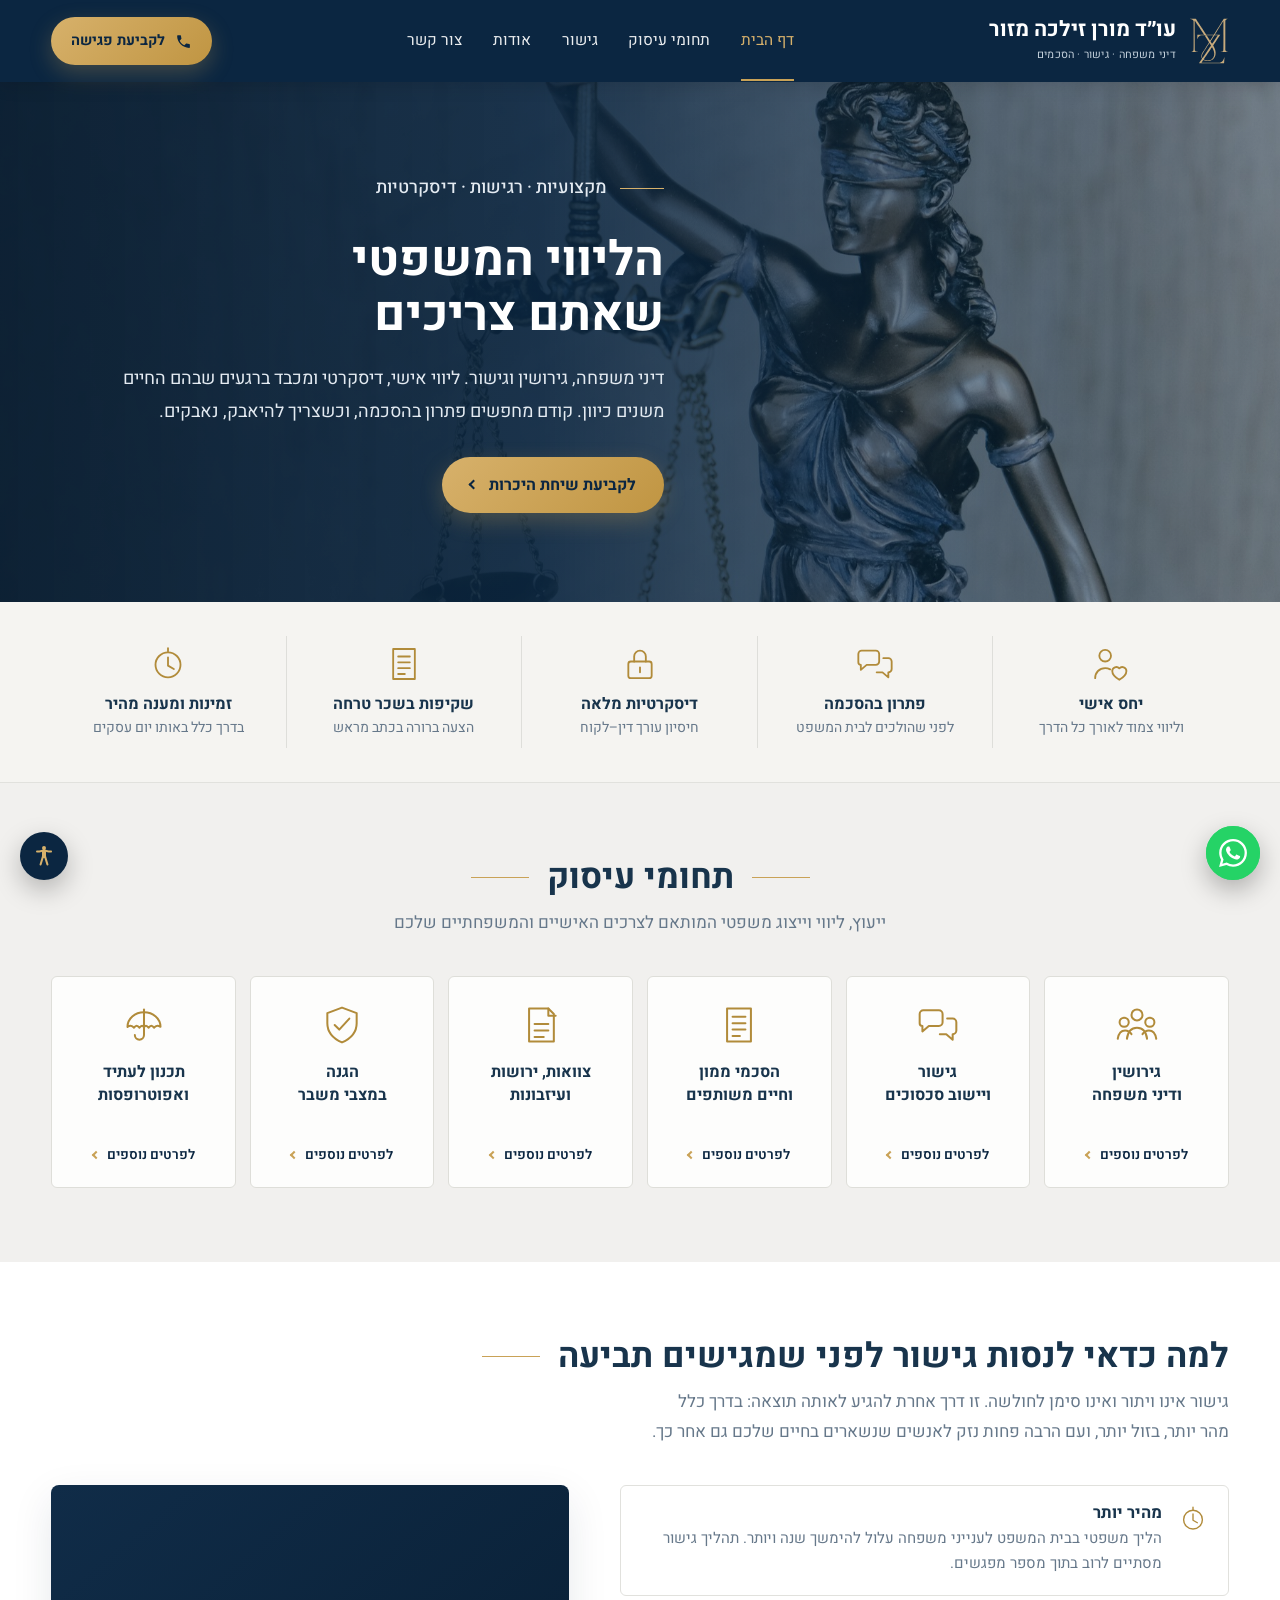
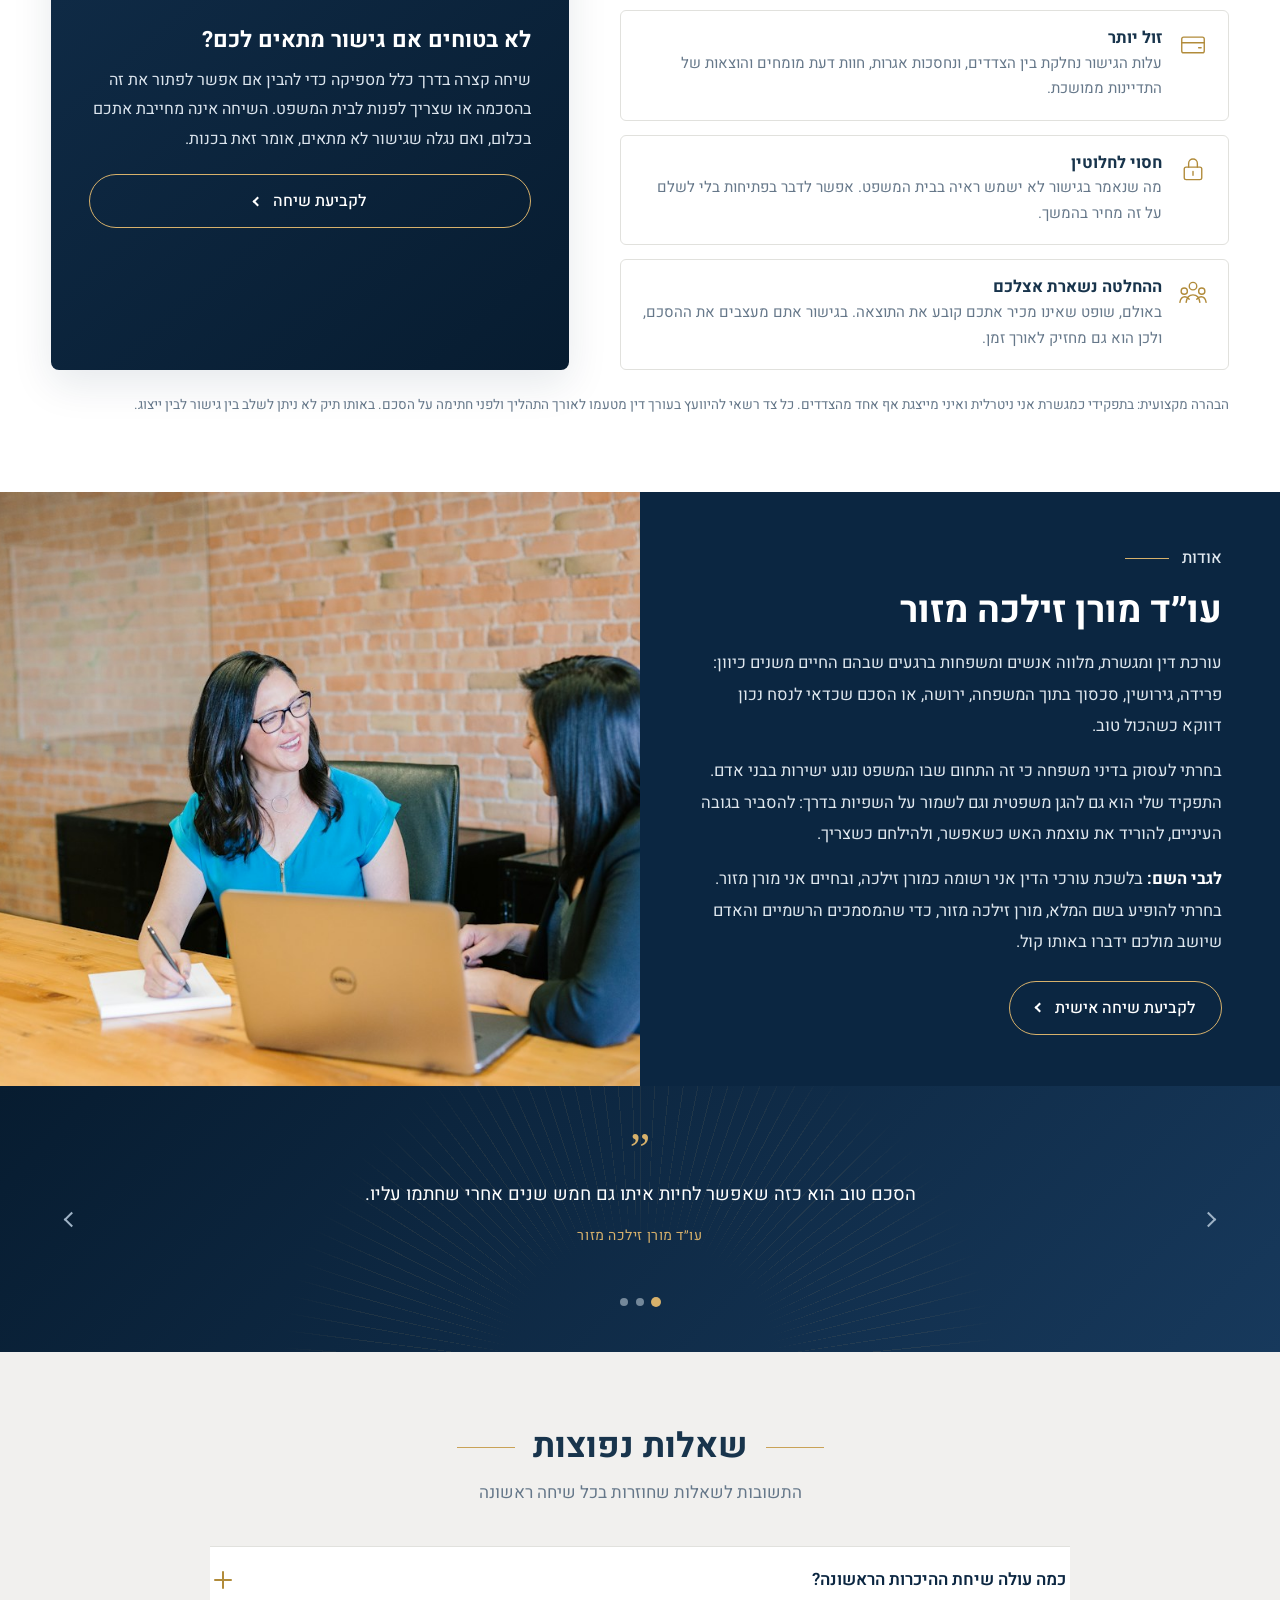
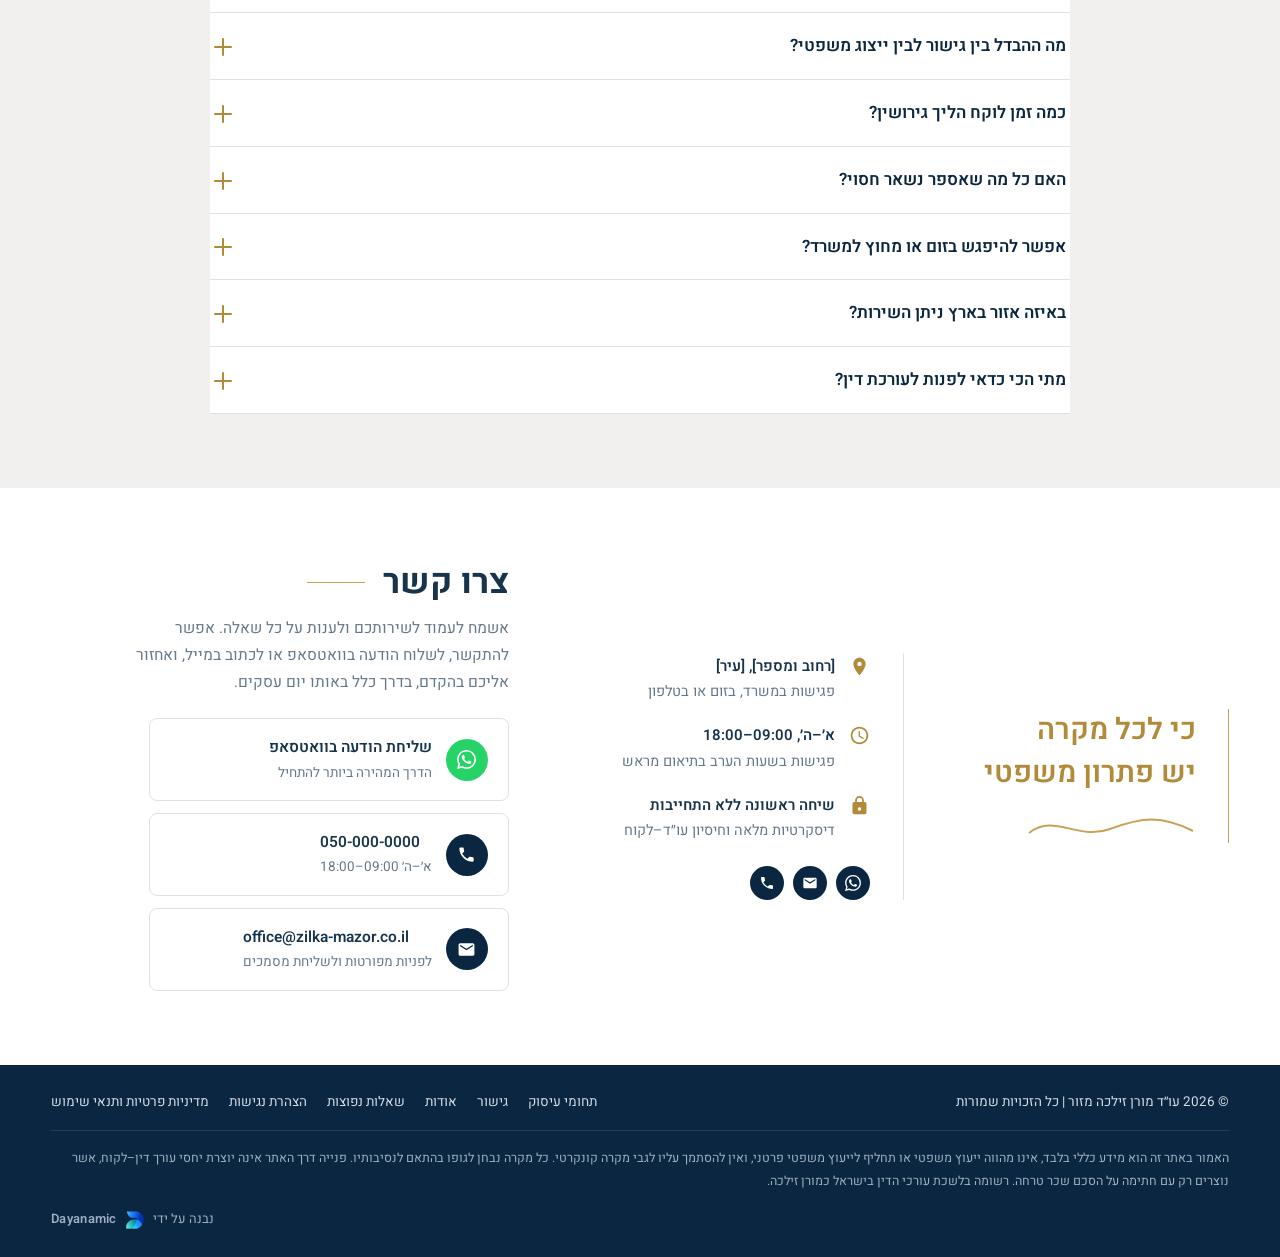
==== commit 7d188ba3: "Fix icon centring and arrow direction, drop em dashes, add motion and credit Client feedback, four i" ====
--- a/index.html
+++ b/index.html
@@ -4,14 +4,14 @@
 <meta charset="utf-8">
 <meta name="viewport" content="width=device-width, initial-scale=1">
 <title>עו״ד מורן זילכה מזור | דיני משפחה, גירושין וגישור</title>
-<meta name="description" content="עו״ד מורן זילכה מזור — ייצוג וליווי משפטי אישי ודיסקרטי בדיני משפחה, גירושין, הסכמי ממון, צוואות וירושות, וגישור ליישוב סכסוכים. שיחת היכרות ללא התחייבות.">
+<meta name="description" content="עו״ד מורן זילכה מזור. ייצוג וליווי משפטי אישי ודיסקרטי בדיני משפחה, גירושין, הסכמי ממון, צוואות וירושות, וגישור ליישוב סכסוכים. שיחת היכרות ללא התחייבות.">
 <meta name="author" content="מורן זילכה מזור">
 <meta name="theme-color" content="#0B2641">
 <link rel="canonical" href="https://www.zilka-mazor.co.il/">
 
 <meta property="og:type" content="website">
 <meta property="og:locale" content="he_IL">
-<meta property="og:site_name" content="עו״ד מורן זילכה מזור — משרד עורכי דין וגישור">
+<meta property="og:site_name" content="עו״ד מורן זילכה מזור | משרד עורכי דין וגישור">
 <meta property="og:title" content="עו״ד מורן זילכה מזור | דיני משפחה, גירושין וגישור">
 <meta property="og:description" content="ליווי משפטי אישי ודיסקרטי בדיני משפחה, גירושין וגישור. שיחת היכרות ללא התחייבות.">
 <meta property="og:url" content="https://www.zilka-mazor.co.il/">
@@ -32,7 +32,7 @@
 {
   "@context": "https://schema.org",
   "@type": "LegalService",
-  "name": "עו״ד מורן זילכה מזור — משרד עורכי דין וגישור",
+  "name": "עו״ד מורן זילכה מזור | משרד עורכי דין וגישור",
   "description": "משרד עורכי דין וגישור המתמחה בדיני משפחה, גירושין, הסכמי ממון, צוואות וירושות וגישור ליישוב סכסוכים.",
   "url": "https://www.zilka-mazor.co.il/",
   "image": "https://www.zilka-mazor.co.il/assets/img/og-cover.png",
@@ -70,7 +70,7 @@
   "mainEntity": [
     {"@type":"Question","name":"כמה עולה שיחת ההיכרות הראשונה?","acceptedAnswer":{"@type":"Answer","text":"השיחה הראשונה קצרה ונועדה להבין את התמונה ולבדוק התאמה, והיא אינה מחייבת. לפני תחילת טיפול בתיק תקבלו הצעה ברורה בכתב הכוללת את היקף העבודה, שכר הטרחה ולוחות הזמנים."}},
     {"@type":"Question","name":"מה ההבדל בין גישור לבין ייצוג משפטי?","acceptedAnswer":{"@type":"Answer","text":"בייצוג אני פועלת עבור צד אחד ומייצגת את האינטרסים שלו מול הצד השני ומול בית המשפט. בגישור אני ניטרלית: אני מנהלת את התהליך בין שני הצדדים ומסייעת להם להגיע להסכם. באותו תיק לא ניתן לשלב בין השניים."}},
-    {"@type":"Question","name":"כמה זמן לוקח הליך גירושין?","acceptedAnswer":{"@type":"Answer","text":"כשהצדדים מגיעים להסכמות — לרוב שבועות עד חודשים ספורים, עד לאישור ההסכם ומתן תוקף של פסק דין. בהליך משפטי מתנהל זה עשוי להימשך שנה ויותר, בהתאם למורכבות התיק וללוח הזמנים של בית המשפט."}},
+    {"@type":"Question","name":"כמה זמן לוקח הליך גירושין?","acceptedAnswer":{"@type":"Answer","text":"כשהצדדים מגיעים להסכמות, זה לוקח לרוב שבועות עד חודשים ספורים, עד לאישור ההסכם ומתן תוקף של פסק דין. בהליך משפטי מתנהל זה עשוי להימשך שנה ויותר, בהתאם למורכבות התיק וללוח הזמנים של בית המשפט."}},
     {"@type":"Question","name":"האם כל מה שאספר נשאר חסוי?","acceptedAnswer":{"@type":"Answer","text":"כן. כל מה שנמסר לי חוסה תחת חיסיון עורך דין–לקוח. בהליך גישור קיים חיסיון נוסף: דברים שנאמרו בגישור לא ישמשו ראיה בבית המשפט אם התהליך לא יסתיים בהסכם."}},
     {"@type":"Question","name":"אפשר להיפגש בזום או מחוץ למשרד?","acceptedAnswer":{"@type":"Answer","text":"בהחלט. ניתן לקיים פגישות במשרד, בשיחת וידאו או בטלפון, ולנהל את התיק כולו מרחוק כולל חתימה על מסמכים."}}
   ]
@@ -104,8 +104,9 @@
 
 <!-- ============ כותרת ============ -->
 <header class="site-header">
+  <div class="progress" id="progress" aria-hidden="true"></div>
   <div class="container header-inner">
-    <a class="brand" href="#home" aria-label="עו״ד מורן זילכה מזור — לראש העמוד">
+    <a class="brand" href="#home" aria-label="עו״ד מורן זילכה מזור, לראש העמוד">
       <img src="assets/monogram.svg" alt="" width="40" height="46">
       <span>
         <span class="brand-title">עו״ד מורן זילכה מזור</span>
@@ -151,10 +152,10 @@
         <p class="eyebrow">מקצועיות · רגישות · דיסקרטיות</p>
         <h1>הליווי המשפטי<br>שאתם צריכים</h1>
         <p>
-          דיני משפחה, גירושין וגישור — ליווי אישי, דיסקרטי ומכבד ברגעים שבהם החיים
-          משנים כיוון. קודם מחפשים פתרון בהסכמה, וכשצריך להיאבק — נאבקים.
+          דיני משפחה, גירושין וגישור. ליווי אישי, דיסקרטי ומכבד ברגעים שבהם החיים
+          משנים כיוון. קודם מחפשים פתרון בהסכמה, וכשצריך להיאבק, נאבקים.
         </p>
-        <a class="btn" href="#contact">לקביעת שיחת היכרות <span class="chev">‹</span></a>
+        <a class="btn" href="#contact">לקביעת שיחת היכרות <span class="chev" aria-hidden="true"></span></a>
       </div>
     </div>
   </section>
@@ -234,7 +235,7 @@
       <div class="sec-head sec-head--start" data-reveal>
         <h2>למה כדאי לנסות גישור לפני שמגישים תביעה</h2>
         <p>
-          גישור אינו ויתור ואינו סימן לחולשה. זו דרך אחרת להגיע לאותה תוצאה — בדרך כלל
+          גישור אינו ויתור ואינו סימן לחולשה. זו דרך אחרת להגיע לאותה תוצאה: בדרך כלל
           מהר יותר, בזול יותר, ועם הרבה פחות נזק לאנשים שנשארים בחיים שלכם גם אחר כך.
         </p>
       </div>
@@ -266,7 +267,7 @@
             <svg aria-hidden="true"><use href="#i-people"></use></svg>
             <div>
               <h3>ההחלטה נשארת אצלכם</h3>
-              <p>באולם, שופט שאינו מכיר אתכם קובע את התוצאה. בגישור אתם מעצבים את ההסכם — ולכן הוא גם מחזיק לאורך זמן.</p>
+              <p>באולם, שופט שאינו מכיר אתכם קובע את התוצאה. בגישור אתם מעצבים את ההסכם, ולכן הוא גם מחזיק לאורך זמן.</p>
             </div>
           </article>
         </div>
@@ -275,10 +276,10 @@
           <h3>לא בטוחים אם גישור מתאים לכם?</h3>
           <p>
             שיחה קצרה בדרך כלל מספיקה כדי להבין אם אפשר לפתור את זה בהסכמה או שצריך
-            לפנות לבית המשפט. השיחה אינה מחייבת אתכם בכלום, ואם נגלה שגישור לא מתאים —
+            לפנות לבית המשפט. השיחה אינה מחייבת אתכם בכלום, ואם נגלה שגישור לא מתאים,
             אומר זאת בכנות.
           </p>
-          <a class="btn btn--outline" href="#contact">לקביעת שיחה <span class="chev">‹</span></a>
+          <a class="btn btn--outline" href="#contact">לקביעת שיחה <span class="chev" aria-hidden="true"></span></a>
         </aside>
       </div>
 
@@ -298,7 +299,7 @@
         <h2>עו״ד מורן זילכה מזור</h2>
         <p>
           עורכת דין ומגשרת, מלווה אנשים ומשפחות ברגעים שבהם החיים משנים כיוון:
-          פרידה, גירושין, סכסוך בתוך המשפחה, ירושה — או הסכם שכדאי לנסח נכון דווקא כשהכול טוב.
+          פרידה, גירושין, סכסוך בתוך המשפחה, ירושה, או הסכם שכדאי לנסח נכון דווקא כשהכול טוב.
         </p>
         <p>
           בחרתי לעסוק בדיני משפחה כי זה התחום שבו המשפט נוגע ישירות בבני אדם. התפקיד שלי
@@ -307,10 +308,10 @@
         </p>
         <p>
           <strong>לגבי השם:</strong> בלשכת עורכי הדין אני רשומה כמורן זילכה, ובחיים אני
-          מורן מזור. בחרתי להופיע בשם המלא — מורן זילכה מזור — כדי שהמסמכים הרשמיים
+          מורן מזור. בחרתי להופיע בשם המלא, מורן זילכה מזור, כדי שהמסמכים הרשמיים
           והאדם שיושב מולכם ידברו באותו קול.
         </p>
-        <a class="btn btn--outline" href="#contact">לקביעת שיחה אישית <span class="chev">‹</span></a>
+        <a class="btn btn--outline" href="#contact">לקביעת שיחה אישית <span class="chev" aria-hidden="true"></span></a>
       </div>
 
       <div class="about-media">
@@ -328,19 +329,19 @@
       <div class="quote-track" id="quotes">
         <div class="quote-slide is-active">
           <p>הסכם טוב הוא כזה שאפשר לחיות איתו גם חמש שנים אחרי שחתמו עליו.</p>
-          <small>— עו״ד מורן זילכה מזור</small>
+          <small>עו״ד מורן זילכה מזור</small>
         </div>
         <div class="quote-slide">
           <p>רוב הסכסוכים המשפחתיים לא נפתרים בניצחון באולם, אלא בהסכם שכל צד יכול לעמוד מאחוריו.</p>
-          <small>— עו״ד מורן זילכה מזור</small>
+          <small>עו״ד מורן זילכה מזור</small>
         </div>
         <div class="quote-slide">
           <p>הרבה נזק נגרם דווקא בשבועות הראשונים, מהחלטות שנעשו מתוך לחץ. שיחה אחת בזמן הנכון חוסכת שנה של תיקונים.</p>
-          <small>— עו״ד מורן זילכה מזור</small>
-        </div>
-      </div>
-      <button class="quote-nav quote-nav--prev" type="button" aria-label="הקודם">›</button>
-      <button class="quote-nav quote-nav--next" type="button" aria-label="הבא">‹</button>
+          <small>עו״ד מורן זילכה מזור</small>
+        </div>
+      </div>
+      <button class="quote-nav quote-nav--prev" type="button" aria-label="הקודם"><i aria-hidden="true"></i></button>
+      <button class="quote-nav quote-nav--next" type="button" aria-label="הבא"><i aria-hidden="true"></i></button>
       <div class="dots" id="quote-dots"></div>
     </div>
   </section>
@@ -360,7 +361,7 @@
           <div class="answer">
             השיחה הראשונה קצרה, נועדה להבין את התמונה ולבדוק התאמה, והיא אינה מחייבת אתכם.
             לפני תחילת טיפול בתיק תקבלו הצעה ברורה בכתב, הכוללת את היקף העבודה, שכר הטרחה
-            ולוחות הזמנים הצפויים — כך שלא יהיו הפתעות.
+            ולוחות הזמנים הצפויים, כך שלא יהיו הפתעות.
           </div>
         </details>
         <details>
@@ -368,14 +369,14 @@
           <div class="answer">
             בייצוג אני פועלת עבור צד אחד, מייצגת את האינטרסים שלו מול הצד השני ומול בית המשפט.
             בגישור אני ניטרלית: מנהלת את התהליך בין שני הצדדים ומסייעת להם להגיע להסכם שהם
-            מעצבים בעצמם. באותו תיק לא ניתן לשלב בין השניים — ובשיחה הראשונה נחליט יחד איזו
+            מעצבים בעצמם. באותו תיק לא ניתן לשלב בין השניים, ובשיחה הראשונה נחליט יחד איזו
             דרך נכונה עבורכם.
           </div>
         </details>
         <details>
           <summary>כמה זמן לוקח הליך גירושין?<span class="sign" aria-hidden="true"></span></summary>
           <div class="answer">
-            כשהצדדים מגיעים להסכמות — לרוב שבועות עד חודשים ספורים, עד לאישור ההסכם וקבלת
+            כשהצדדים מגיעים להסכמות, זה לוקח לרוב שבועות עד חודשים ספורים, עד לאישור ההסכם וקבלת
             תוקף של פסק דין. בהליך משפטי מתנהל, משך הזמן תלוי במורכבות התיק, במספר הפלוגתאות
             ובלוח הזמנים של בית המשפט, ועשוי להימשך שנה ויותר. זו אחת הסיבות המרכזיות לבחון
             קודם מסלול של הסכמה.
@@ -392,21 +393,21 @@
         <details>
           <summary>אפשר להיפגש בזום או מחוץ למשרד?<span class="sign" aria-hidden="true"></span></summary>
           <div class="answer">
-            בהחלט. ניתן לקיים פגישות במשרד, בשיחת וידאו או בטלפון, ולנהל את התיק מרחוק —
+            בהחלט. ניתן לקיים פגישות במשרד, בשיחת וידאו או בטלפון, ולנהל את התיק מרחוק,
             כולל העברת מסמכים וחתימה. זו לעיתים גם הדרך הדיסקרטית והנוחה ביותר.
           </div>
         </details>
         <details>
           <summary>באיזה אזור בארץ ניתן השירות?<span class="sign" aria-hidden="true"></span></summary>
           <div class="answer">
-            פגישות פרונטליות מתקיימות ב[אזור השירות — להשלמה], וייצוג ניתן בבתי המשפט
-            לענייני משפחה ובבתי הדין הרבניים ברחבי הארץ. פגישות מקוונות — מכל מקום.
+            פגישות פרונטליות מתקיימות ב[אזור השירות], וייצוג ניתן בבתי המשפט
+            לענייני משפחה ובבתי הדין הרבניים ברחבי הארץ. פגישות מקוונות אפשריות מכל מקום.
           </div>
         </details>
         <details>
           <summary>מתי הכי כדאי לפנות לעורכת דין?<span class="sign" aria-hidden="true"></span></summary>
           <div class="answer">
-            מוקדם ככל האפשר — גם כשעוד לא החלטתם כלום. הרבה נזק נגרם דווקא בשבועות הראשונים,
+            מוקדם ככל האפשר, גם כשעוד לא החלטתם כלום. הרבה נזק נגרם דווקא בשבועות הראשונים,
             מהחלטות שנעשו מתוך לחץ: הודעות שנשלחו, כספים שהועברו, עזיבת הבית או הסכמות
             בעל-פה. שיחה אחת בזמן הנכון יכולה למנוע שנה של תיקונים.
           </div>
@@ -459,26 +460,26 @@
         </div>
         <p class="contact-intro">
           אשמח לעמוד לשירותכם ולענות על כל שאלה. אפשר להתקשר, לשלוח הודעה בוואטסאפ
-          או לכתוב במייל — ואחזור אליכם בהקדם, בדרך כלל באותו יום עסקים.
+          או לכתוב במייל, ואחזור אליכם בהקדם, בדרך כלל באותו יום עסקים.
         </p>
         <div class="contact-actions">
           <a class="action action--wa" href="https://wa.me/972500000000?text=%D7%A9%D7%9C%D7%95%D7%9D%20%D7%9E%D7%95%D7%A8%D7%9F%2C%20%D7%94%D7%92%D7%A2%D7%AA%D7%99%20%D7%93%D7%A8%D7%9A%20%D7%94%D7%90%D7%AA%D7%A8" target="_blank" rel="noopener">
             <span class="action__ico"><svg aria-hidden="true"><use href="#i-wa-f"></use></svg></span>
-            <span>
+            <span class="action__txt">
               <b>שליחת הודעה בוואטסאפ</b>
               <span>הדרך המהירה ביותר להתחיל</span>
             </span>
           </a>
           <a class="action" href="tel:+972500000000">
             <span class="action__ico"><svg aria-hidden="true"><use href="#i-phone-f"></use></svg></span>
-            <span>
+            <span class="action__txt">
               <b class="ltr">050-000-0000</b>
               <span>א׳–ה׳ 09:00–18:00</span>
             </span>
           </a>
           <a class="action" href="mailto:office@zilka-mazor.co.il">
             <span class="action__ico"><svg aria-hidden="true"><use href="#i-mail-f"></use></svg></span>
-            <span>
+            <span class="action__txt">
               <b class="ltr">office@zilka-mazor.co.il</b>
               <span>לפניות מפורטות ולשליחת מסמכים</span>
             </span>
@@ -509,6 +510,13 @@
       אינה יוצרת יחסי עורך דין–לקוח, אשר נוצרים רק עם חתימה על הסכם שכר טרחה.
       רשומה בלשכת עורכי הדין בישראל כמורן זילכה.
     </p>
+    <div class="footer-credit">
+      <a href="https://dayanamic.com/he" target="_blank" rel="noopener">
+        <span>נבנה על ידי</span>
+        <img src="assets/img/dayanamic-mark.svg" alt="" width="20" height="20">
+        <b>Dayanamic</b>
+      </a>
+    </div>
   </div>
 </footer>
 
@@ -516,7 +524,7 @@
 <dialog class="modal" id="m1">
   <div class="modal__head"><svg aria-hidden="true"><use href="#i-people"></use></svg><h3>גירושין ודיני משפחה</h3></div>
   <div class="modal__body">
-    <p>ליווי מלא בהליך פרידה או גירושין — מהשלב שבו עוד מתלבטים, דרך משא ומתן או ייצוג בבית המשפט, ועד הסכם חתום או פסק דין.</p>
+    <p>ליווי מלא בהליך פרידה או גירושין, מהשלב שבו עוד מתלבטים, דרך משא ומתן או ייצוג בבית המשפט, ועד הסכם חתום או פסק דין.</p>
     <ul>
       <li>הסכמי גירושין ואישורם</li>
       <li>משמורת, הורות והסדרי שהות</li>
@@ -533,7 +541,7 @@
 <dialog class="modal" id="m2">
   <div class="modal__head"><svg aria-hidden="true"><use href="#i-dialogue"></use></svg><h3>גישור ויישוב סכסוכים</h3></div>
   <div class="modal__body">
-    <p>תהליך מובנה, חסוי ומהיר שבו הצדדים מעצבים בעצמם את ההסכם — במקום שההחלטה תיפול באולם, בידי מי שאינו מכיר אתכם.</p>
+    <p>תהליך מובנה, חסוי ומהיר שבו הצדדים מעצבים בעצמם את ההסכם, במקום שההחלטה תיפול באולם בידי מי שאינו מכיר אתכם.</p>
     <ul>
       <li>גישור בגירושין ובפרידה</li>
       <li>סכסוכים בתוך המשפחה (אחים, הורים וילדים)</li>
@@ -567,7 +575,7 @@
 <dialog class="modal" id="m4">
   <div class="modal__head"><svg aria-hidden="true"><use href="#i-scroll"></use></svg><h3>צוואות, ירושות ועיזבונות</h3></div>
   <div class="modal__body">
-    <p>סדר מראש במקום מריבה אחר כך — ניסוח צוואה שתעמוד במבחן, ניהול עיזבון וליווי משפחות בסכסוכי ירושה.</p>
+    <p>סדר מראש במקום מריבה אחר כך: ניסוח צוואה שתעמוד במבחן, ניהול עיזבון וליווי משפחות בסכסוכי ירושה.</p>
     <ul>
       <li>עריכת צוואה וצוואה הדדית</li>
       <li>צו ירושה וצו קיום צוואה</li>
@@ -584,7 +592,7 @@
 <dialog class="modal" id="m5">
   <div class="modal__head"><svg aria-hidden="true"><use href="#i-shield"></use></svg><h3>הגנה במצבי משבר</h3></div>
   <div class="modal__body">
-    <p>כשהמצב דחוף ורגיש — טיפול מהיר, דיסקרטי וללא שיפוטיות, כולל פנייה דחופה לבית המשפט כשצריך.</p>
+    <p>כשהמצב דחוף ורגיש, הטיפול מהיר, דיסקרטי וללא שיפוטיות, כולל פנייה דחופה לבית המשפט כשצריך.</p>
     <ul>
       <li>צווי הגנה וצווי הרחקה</li>
       <li>סעדים דחופים ועיקולים זמניים</li>
@@ -601,7 +609,7 @@
 <dialog class="modal" id="m6">
   <div class="modal__head"><svg aria-hidden="true"><use href="#i-umbrella"></use></svg><h3>תכנון לעתיד ואפוטרופסות</h3></div>
   <div class="modal__body">
-    <p>מסמכים שמאפשרים לכם להחליט מראש מי יחליט עבורכם — ולחסוך מהמשפחה הליכים מיותרים ברגע הקשה.</p>
+    <p>מסמכים שמאפשרים לכם להחליט מראש מי יחליט עבורכם, ולחסוך מהמשפחה הליכים מיותרים ברגע הקשה.</p>
     <ul>
       <li>ייפוי כוח מתמשך והנחיות מקדימות</li>
       <li>מינוי אפוטרופוס</li>
--- a/assets/css/style.css
+++ b/assets/css/style.css
@@ -95,10 +95,30 @@
   box-shadow: 0 8px 22px rgba(201, 162, 87, 0.28);
   transition: transform 0.25s var(--ease), box-shadow 0.25s var(--ease), filter 0.25s;
 }
+.btn { position: relative; overflow: hidden; isolation: isolate; }
+.btn::before {
+  content: "";
+  position: absolute;
+  inset-block: 0;
+  inset-inline-start: -60%;
+  width: 45%;
+  z-index: -1;
+  background: linear-gradient(100deg, transparent, rgba(255, 255, 255, 0.55), transparent);
+  transform: skewX(-18deg);
+  transition: inset-inline-start 0.65s var(--ease);
+}
+.btn:hover::before { inset-inline-start: 115%; }
 .btn:hover { transform: translateY(-2px); box-shadow: 0 12px 28px rgba(201, 162, 87, 0.38); filter: brightness(1.04); }
 .btn:active { transform: translateY(0); }
 .btn svg { width: 17px; height: 17px; fill: currentColor; flex: none; }
-.btn .chev { font-size: 20px; line-height: 0; margin-top: -2px; }
+.btn .chev {
+  width: 7px; height: 7px;
+  border-left: 2px solid currentColor;
+  border-bottom: 2px solid currentColor;
+  transform: rotate(45deg);
+  flex: none;
+  margin-inline-start: 2px;
+}
 .btn--sm { padding: 11px 20px; font-size: 14.5px; }
 
 .btn--outline {
@@ -119,9 +139,23 @@
   background: var(--navy);
   color: #fff;
   box-shadow: 0 2px 18px rgba(0, 0, 0, 0.14);
+  transition: box-shadow 0.35s var(--ease);
+}
+.site-header.is-scrolled { box-shadow: 0 6px 26px rgba(0, 0, 0, 0.28); }
+.site-header.is-scrolled .header-inner { height: 68px; }
+.progress {
+  position: absolute;
+  inset-block-end: 0;
+  inset-inline-start: 0;
+  height: 2px;
+  width: 0;
+  background: linear-gradient(90deg, var(--gold-dk), var(--gold-lt));
+  transition: width 0.1s linear;
+  z-index: 2;
 }
 .header-inner {
   height: 82px;
+  transition: height 0.35s var(--ease);
   display: flex;
   align-items: center;
   justify-content: space-between;
@@ -205,15 +239,43 @@
   display: flex;
   align-items: center;
   color: #fff;
-  background:
-    linear-gradient(90deg,
-      rgba(7, 28, 48, 0.96) 0%,
-      rgba(11, 38, 65, 0.90) 42%,
-      rgba(11, 38, 65, 0.58) 74%,
-      rgba(11, 38, 65, 0.42) 100%),
-    var(--hero-img, url("../img/hero.jpg")) center / cover no-repeat;
-}
+  overflow: hidden;
+  background: var(--navy);
+}
+.hero::before {
+  content: "";
+  position: absolute;
+  inset: 0;
+  background: var(--hero-img, url("../img/hero.jpg")) center / cover no-repeat;
+  transform: scale(1.08);
+  animation: kenburns 22s var(--ease) forwards;
+}
+.hero::after {
+  content: "";
+  position: absolute;
+  inset: 0;
+  background: linear-gradient(90deg,
+    rgba(7, 28, 48, 0.96) 0%,
+    rgba(11, 38, 65, 0.90) 42%,
+    rgba(11, 38, 65, 0.58) 74%,
+    rgba(11, 38, 65, 0.42) 100%);
+}
+@keyframes kenburns { to { transform: scale(1); } }
+
+.hero > .container { position: relative; z-index: 2; }
 .hero__content { width: 52%; margin-inline-start: auto; padding-block: 74px; }
+
+/* כניסה מדורגת של תוכן ההירו */
+.hero__content > * {
+  opacity: 0;
+  transform: translateY(20px);
+  animation: riseIn 0.85s var(--ease) forwards;
+}
+.hero__content > *:nth-child(1) { animation-delay: 0.10s; }
+.hero__content > *:nth-child(2) { animation-delay: 0.22s; }
+.hero__content > *:nth-child(3) { animation-delay: 0.34s; }
+.hero__content > *:nth-child(4) { animation-delay: 0.46s; }
+@keyframes riseIn { to { opacity: 1; transform: none; } }
 .eyebrow {
   display: flex;
   align-items: center;
@@ -243,6 +305,7 @@
 .benefit svg {
   width: 40px; height: 40px;
   margin: 0 auto 10px;
+  transition: transform 0.35s var(--ease), color 0.35s;
   color: var(--gold-dk);
   stroke: currentColor;
   fill: none;
@@ -250,6 +313,7 @@
   stroke-linecap: round;
   stroke-linejoin: round;
 }
+.benefit:hover svg { transform: translateY(-4px) scale(1.07); color: var(--gold); }
 .benefit strong { display: block; font-size: 16px; line-height: 1.35; color: var(--text); }
 .benefit span { display: block; font-size: 14px; color: var(--muted); }
 
@@ -305,6 +369,7 @@
 .card svg {
   width: 44px; height: 44px;
   margin-bottom: 14px;
+  transition: transform 0.35s var(--ease), color 0.35s;
   color: var(--gold-dk);
   stroke: currentColor;
   fill: none;
@@ -320,8 +385,23 @@
   font-weight: 600;
   color: var(--navy);
 }
-.card .more::after { content: " ‹"; color: var(--gold); font-size: 19px; vertical-align: -2px; }
+.card .more {
+  display: inline-flex;
+  align-items: center;
+  gap: 8px;
+}
+.card .more::after {
+  content: "";
+  width: 6px; height: 6px;
+  border-left: 2px solid var(--gold);
+  border-bottom: 2px solid var(--gold);
+  transform: rotate(45deg);
+  flex: none;
+}
 .card:hover .more { color: var(--gold-dk); }
+.card:hover svg { transform: translateY(-4px) scale(1.08); color: var(--gold); }
+.card .more::after { transition: transform 0.3s var(--ease); }
+.card:hover .more::after { transform: rotate(45deg) translate(2px, -2px); }
 
 /* Practice detail dialog */
 dialog.modal {
@@ -389,7 +469,10 @@
   padding: 18px 20px;
   transition: box-shadow 0.25s var(--ease), border-color 0.25s;
 }
-.med-item:hover { box-shadow: var(--shadow); border-color: var(--gold); }
+.med-item:hover { box-shadow: var(--shadow); border-color: var(--gold); transform: translateY(-3px); }
+.med-item { transition: box-shadow 0.25s var(--ease), border-color 0.25s, transform 0.25s var(--ease); }
+.med-item > svg { transition: transform 0.35s var(--ease); }
+.med-item:hover > svg { transform: scale(1.12); }
 .med-item > svg {
   width: 30px; height: 30px;
   color: var(--gold-dk);
@@ -473,9 +556,10 @@
   grid-area: 1 / 1;
   opacity: 0;
   visibility: hidden;
-  transition: opacity 0.5s var(--ease);
-}
-.quote-slide.is-active { opacity: 1; visibility: visible; }
+  transform: translateY(14px);
+  transition: opacity 0.55s var(--ease), transform 0.55s var(--ease);
+}
+.quote-slide.is-active { opacity: 1; visibility: visible; transform: none; }
 .quote-slide p {
   max-width: 760px;
   margin: 10px auto 8px;
@@ -493,11 +577,16 @@
   background: none;
   border: 0;
   color: #9FB3C6;
-  font-size: 28px;
-  line-height: 1;
   cursor: pointer;
   transition: color 0.2s;
 }
+.quote-nav i {
+  width: 11px; height: 11px;
+  border-left: 2px solid currentColor;
+  border-bottom: 2px solid currentColor;
+}
+.quote-nav--prev i { transform: rotate(-135deg); }  /* מצביע ימינה */
+.quote-nav--next i { transform: rotate(45deg); }    /* מצביע שמאלה */
 .quote-nav:hover { color: var(--gold-lt); }
 .quote-nav--prev { inset-inline-start: 0; }
 .quote-nav--next { inset-inline-end: 0; }
@@ -623,15 +712,29 @@
 }
 .action__ico svg { width: 19px; height: 19px; fill: currentColor; }
 .action--wa .action__ico { background: #25D366; }
-.action b { display: block; font-size: 15.5px; font-weight: 600; }
-.action span { display: block; font-size: 13.5px; color: var(--muted); }
-.action .ltr { direction: ltr; text-align: start; }
+.action__txt { display: block; min-width: 0; }
+.action__txt b { display: block; font-size: 15.5px; font-weight: 600; color: var(--text); }
+.action__txt span { display: block; font-size: 13.5px; color: var(--muted); }
+.action__txt .ltr { direction: ltr; text-align: start; }
 
 /* ---------- 14. Footer ---------- */
 .site-footer { background: var(--navy); color: #D3DDE6; padding-block: 26px; font-size: 13.5px; }
 .footer-inner { display: flex; flex-wrap: wrap; gap: 10px 26px; align-items: center; justify-content: space-between; }
 .footer-links { display: flex; flex-wrap: wrap; gap: 8px 20px; }
 .footer-links a:hover { color: var(--gold-lt); }
+.footer-credit { margin-top: 16px; display: flex; justify-content: flex-end; }
+.footer-credit a {
+  display: inline-flex;
+  align-items: center;
+  gap: 8px;
+  font-size: 13px;
+  color: #9DAFBF;
+  transition: color 0.2s;
+}
+.footer-credit a:hover { color: #fff; }
+.footer-credit img { width: 20px; height: 20px; flex: none; }
+.footer-credit b { font-weight: 600; letter-spacing: 0.02em; }
+
 .disclaimer {
   margin-top: 16px;
   padding-top: 16px;
@@ -654,6 +757,20 @@
   color: #fff;
   box-shadow: 0 10px 26px rgba(0, 0, 0, 0.28);
   transition: transform 0.25s var(--ease);
+}
+.wa-float::after {
+  content: "";
+  position: absolute;
+  inset: 0;
+  border-radius: 50%;
+  border: 2px solid #25D366;
+  animation: waPulse 2.8s var(--ease) infinite;
+  pointer-events: none;
+}
+@keyframes waPulse {
+  0% { transform: scale(1); opacity: 0.7; }
+  70% { transform: scale(1.5); opacity: 0; }
+  100% { transform: scale(1.5); opacity: 0; }
 }
 .wa-float:hover { transform: translateY(-3px) scale(1.05); }
 .wa-float svg { width: 28px; height: 28px; fill: currentColor; }
@@ -735,7 +852,7 @@
 /* ---------- 18. Reveal ---------- */
 [data-reveal] {
   opacity: 0;
-  transform: translateY(18px);
+  transform: translateY(22px) scale(0.985);
   transition: opacity 0.7s var(--ease), transform 0.7s var(--ease);
   transition-delay: var(--d, 0ms);
 }
@@ -749,10 +866,8 @@
   .nav { display: none; }
   .burger { display: block; }
   .hero__content { width: 100%; }
-  .hero {
-    background:
-      linear-gradient(180deg, rgba(7, 28, 48, 0.92) 0%, rgba(11, 38, 65, 0.88) 100%),
-      var(--hero-img, url("../img/hero.jpg")) center / cover no-repeat;
+  .hero::after {
+    background: linear-gradient(180deg, rgba(7, 28, 48, 0.92) 0%, rgba(11, 38, 65, 0.88) 100%);
   }
   .benefit-grid { grid-template-columns: repeat(2, 1fr); }
   .benefit { border-inline-start: 0; border-bottom: 1px solid #DEDEDA; padding: 18px 12px; }
@@ -795,7 +910,9 @@
   transition: none !important;
   scroll-behavior: auto !important;
 }
-html.a11y-nomotion [data-reveal] { opacity: 1 !important; transform: none !important; }
+html.a11y-nomotion [data-reveal],
+html.a11y-nomotion .hero__content > * { opacity: 1 !important; transform: none !important; }
+html.a11y-nomotion .hero::before { transform: none !important; }
 
 html.a11y-contrast body { background: #000 !important; color: #fff !important; }
 html.a11y-contrast .site-header, html.a11y-contrast .hero, html.a11y-contrast .benefits,
@@ -833,7 +950,9 @@
     transition-duration: 0.01ms !important;
     scroll-behavior: auto !important;
   }
-  [data-reveal] { opacity: 1; transform: none; }
+  [data-reveal],
+  .hero__content > * { opacity: 1 !important; transform: none !important; }
+  .hero::before { transform: none !important; }
 }
 @media print {
   .site-header, .wa-float, .a11y, .quote-nav, .dots, .nav-panel { display: none !important; }
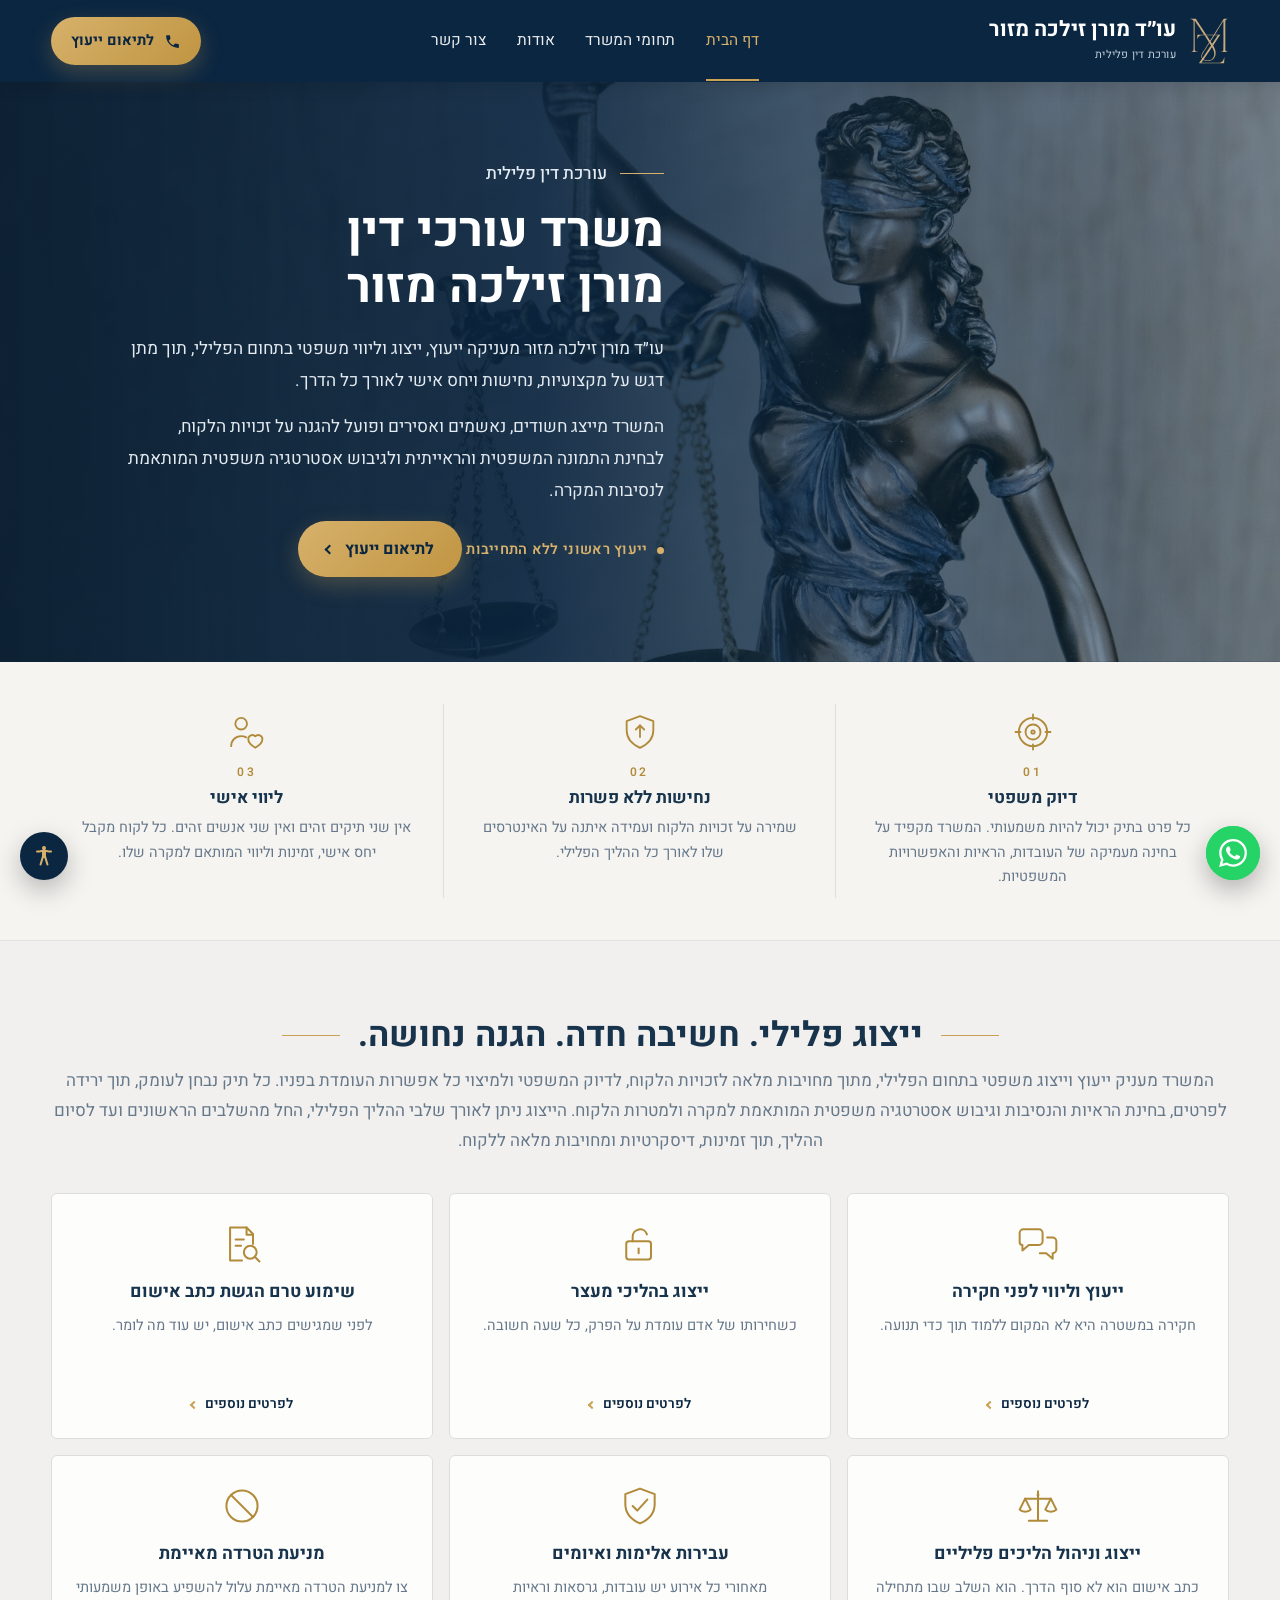
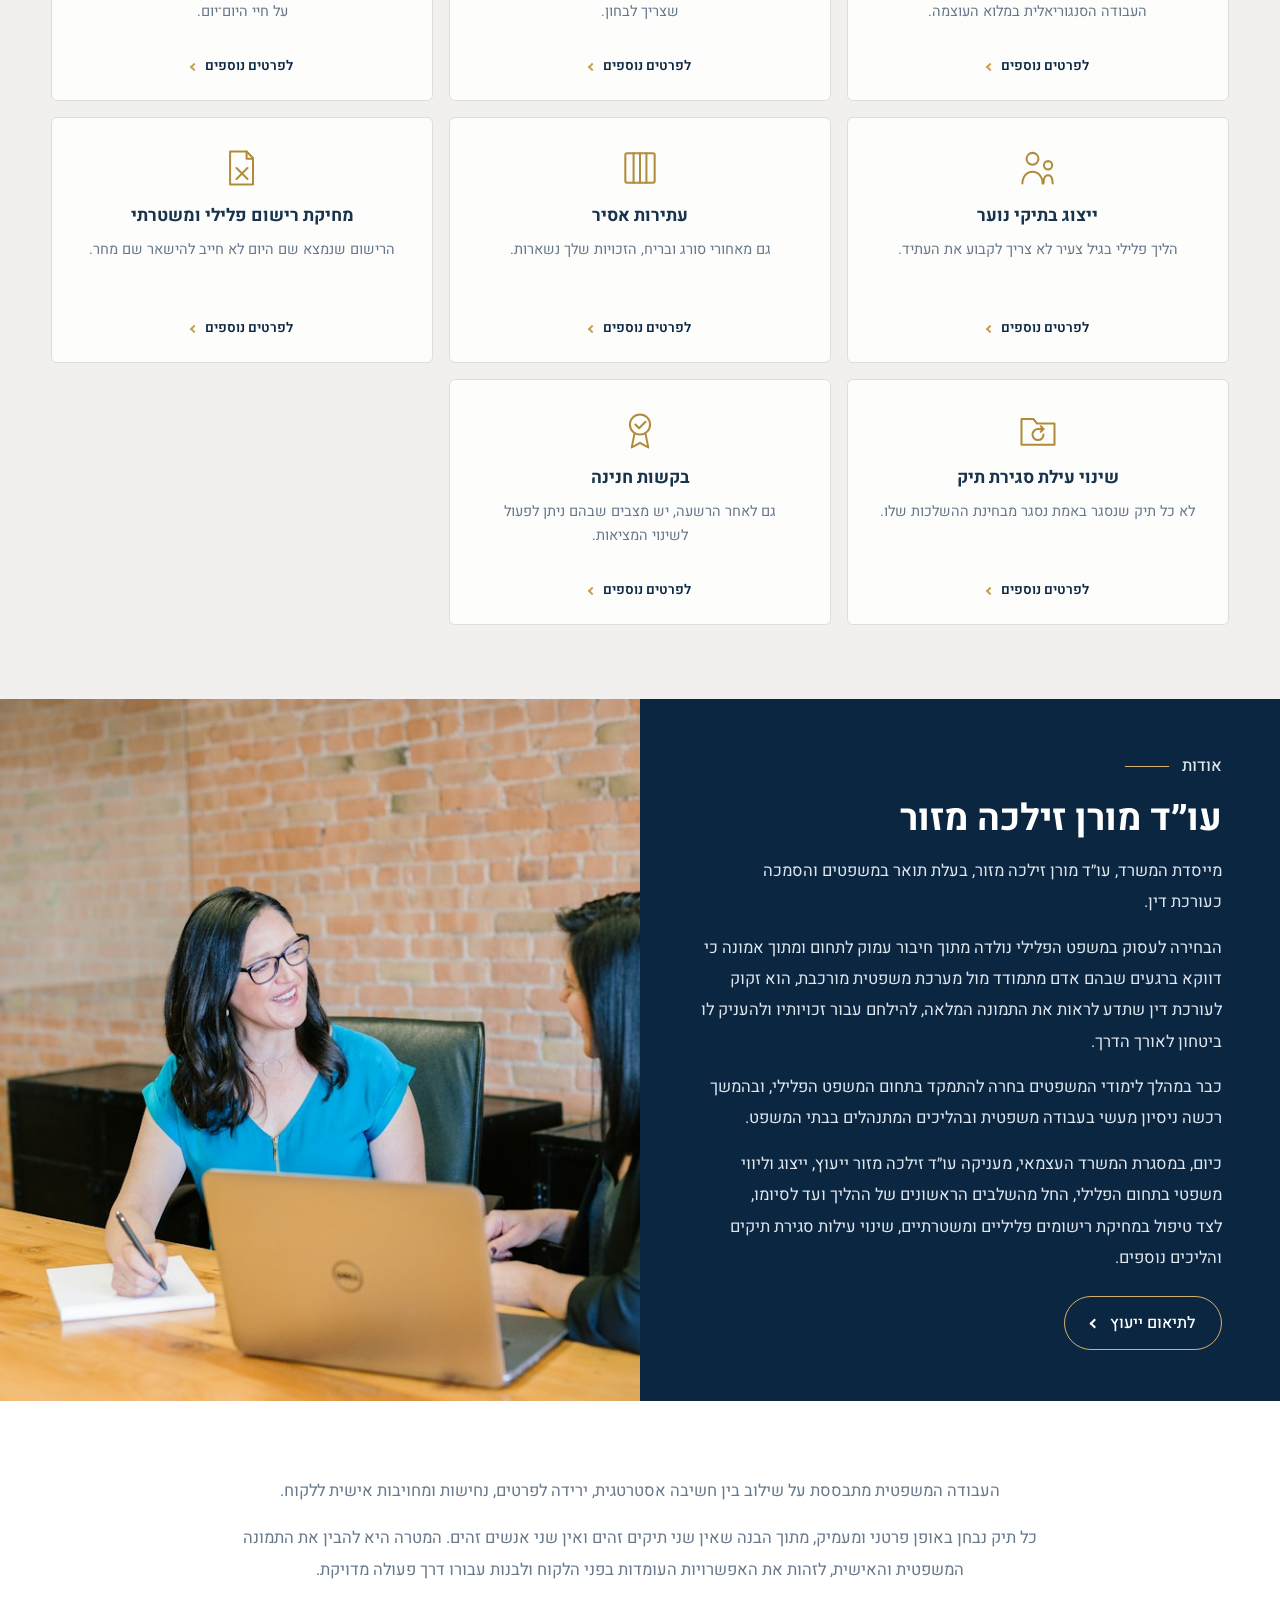
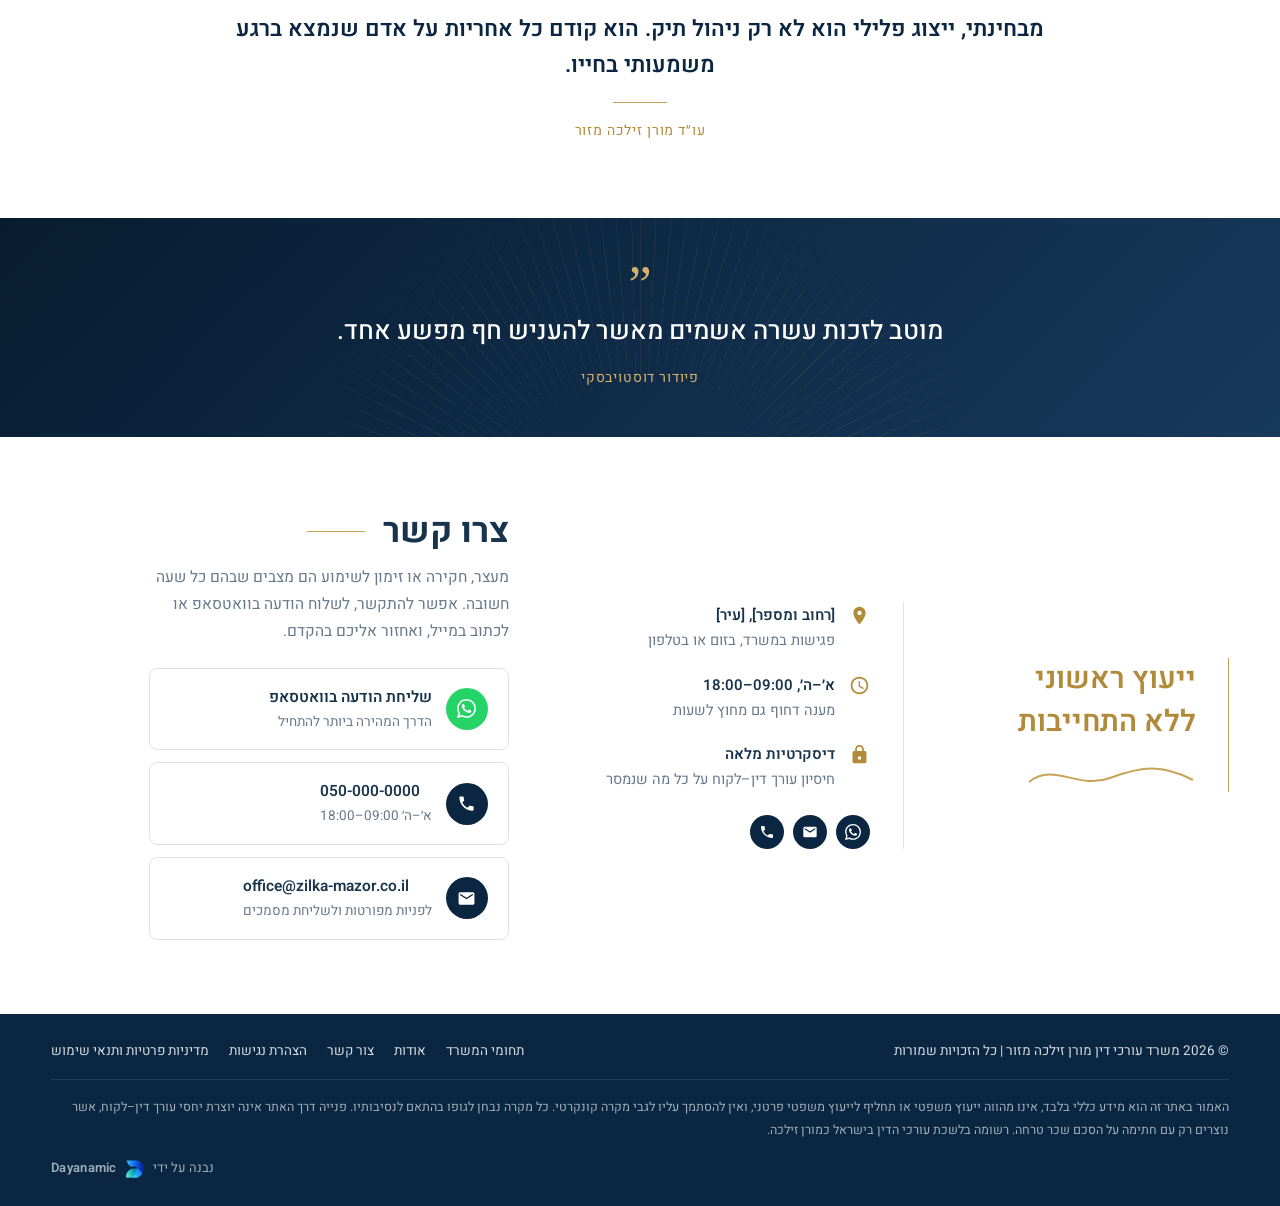
==== commit 5121baab: "Replace all content with the client's own: she is a criminal defence lawyer The site was built aroun" ====
--- a/index.html
+++ b/index.html
@@ -3,17 +3,17 @@
 <head>
 <meta charset="utf-8">
 <meta name="viewport" content="width=device-width, initial-scale=1">
-<title>עו״ד מורן זילכה מזור | דיני משפחה, גירושין וגישור</title>
-<meta name="description" content="עו״ד מורן זילכה מזור. ייצוג וליווי משפטי אישי ודיסקרטי בדיני משפחה, גירושין, הסכמי ממון, צוואות וירושות, וגישור ליישוב סכסוכים. שיחת היכרות ללא התחייבות.">
+<title>עו״ד מורן זילכה מזור | עורכת דין פלילית</title>
+<meta name="description" content="משרד עורכי דין מורן זילכה מזור. ייעוץ, ייצוג וליווי משפטי בתחום הפלילי: ליווי לפני חקירה, הליכי מעצר, שימוע, ניהול הליכים פליליים, עתירות אסיר, מחיקת רישום פלילי ובקשות חנינה. ייעוץ ראשוני ללא התחייבות.">
 <meta name="author" content="מורן זילכה מזור">
 <meta name="theme-color" content="#0B2641">
 <link rel="canonical" href="https://www.zilka-mazor.co.il/">
 
 <meta property="og:type" content="website">
 <meta property="og:locale" content="he_IL">
-<meta property="og:site_name" content="עו״ד מורן זילכה מזור | משרד עורכי דין וגישור">
-<meta property="og:title" content="עו״ד מורן זילכה מזור | דיני משפחה, גירושין וגישור">
-<meta property="og:description" content="ליווי משפטי אישי ודיסקרטי בדיני משפחה, גירושין וגישור. שיחת היכרות ללא התחייבות.">
+<meta property="og:site_name" content="משרד עורכי דין מורן זילכה מזור">
+<meta property="og:title" content="עו״ד מורן זילכה מזור | עורכת דין פלילית">
+<meta property="og:description" content="ייעוץ, ייצוג וליווי משפטי בתחום הפלילי, לאורך כל שלבי ההליך. ייעוץ ראשוני ללא התחייבות.">
 <meta property="og:url" content="https://www.zilka-mazor.co.il/">
 <meta property="og:image" content="https://www.zilka-mazor.co.il/assets/img/og-cover.png">
 <meta property="og:image:width" content="1200">
@@ -31,9 +31,9 @@
 <script type="application/ld+json">
 {
   "@context": "https://schema.org",
-  "@type": "LegalService",
-  "name": "עו״ד מורן זילכה מזור | משרד עורכי דין וגישור",
-  "description": "משרד עורכי דין וגישור המתמחה בדיני משפחה, גירושין, הסכמי ממון, צוואות וירושות וגישור ליישוב סכסוכים.",
+  "@type": "Attorney",
+  "name": "משרד עורכי דין מורן זילכה מזור",
+  "description": "משרד עורכי דין המעניק ייעוץ, ייצוג וליווי משפטי בתחום הפלילי: ליווי לפני חקירה, הליכי מעצר, שימוע טרם כתב אישום, ניהול הליכים פליליים, תיקי נוער, עתירות אסיר, מחיקת רישום פלילי, שינוי עילת סגירת תיק ובקשות חנינה.",
   "url": "https://www.zilka-mazor.co.il/",
   "image": "https://www.zilka-mazor.co.il/assets/img/og-cover.png",
   "logo": "https://www.zilka-mazor.co.il/assets/img/apple-touch-icon.png",
@@ -47,32 +47,18 @@
     "addressCountry": "IL"
   },
   "areaServed": { "@type": "Country", "name": "ישראל" },
-  "availableLanguage": ["he", "en"],
-  "openingHoursSpecification": [{
-    "@type": "OpeningHoursSpecification",
-    "dayOfWeek": ["Sunday", "Monday", "Tuesday", "Wednesday", "Thursday"],
-    "opens": "09:00",
-    "closes": "18:00"
-  }],
+  "availableLanguage": ["he"],
   "founder": {
     "@type": "Person",
     "name": "מורן זילכה מזור",
-    "jobTitle": "עורכת דין ומגשרת",
+    "jobTitle": "עורכת דין פלילית",
     "gender": "Female"
   },
-  "knowsAbout": ["דיני משפחה", "גירושין", "גישור", "הסכמי ממון", "צוואות וירושות", "מזונות", "משמורת והסדרי שהות"]
-}
-</script>
-<script type="application/ld+json">
-{
-  "@context": "https://schema.org",
-  "@type": "FAQPage",
-  "mainEntity": [
-    {"@type":"Question","name":"כמה עולה שיחת ההיכרות הראשונה?","acceptedAnswer":{"@type":"Answer","text":"השיחה הראשונה קצרה ונועדה להבין את התמונה ולבדוק התאמה, והיא אינה מחייבת. לפני תחילת טיפול בתיק תקבלו הצעה ברורה בכתב הכוללת את היקף העבודה, שכר הטרחה ולוחות הזמנים."}},
-    {"@type":"Question","name":"מה ההבדל בין גישור לבין ייצוג משפטי?","acceptedAnswer":{"@type":"Answer","text":"בייצוג אני פועלת עבור צד אחד ומייצגת את האינטרסים שלו מול הצד השני ומול בית המשפט. בגישור אני ניטרלית: אני מנהלת את התהליך בין שני הצדדים ומסייעת להם להגיע להסכם. באותו תיק לא ניתן לשלב בין השניים."}},
-    {"@type":"Question","name":"כמה זמן לוקח הליך גירושין?","acceptedAnswer":{"@type":"Answer","text":"כשהצדדים מגיעים להסכמות, זה לוקח לרוב שבועות עד חודשים ספורים, עד לאישור ההסכם ומתן תוקף של פסק דין. בהליך משפטי מתנהל זה עשוי להימשך שנה ויותר, בהתאם למורכבות התיק וללוח הזמנים של בית המשפט."}},
-    {"@type":"Question","name":"האם כל מה שאספר נשאר חסוי?","acceptedAnswer":{"@type":"Answer","text":"כן. כל מה שנמסר לי חוסה תחת חיסיון עורך דין–לקוח. בהליך גישור קיים חיסיון נוסף: דברים שנאמרו בגישור לא ישמשו ראיה בבית המשפט אם התהליך לא יסתיים בהסכם."}},
-    {"@type":"Question","name":"אפשר להיפגש בזום או מחוץ למשרד?","acceptedAnswer":{"@type":"Answer","text":"בהחלט. ניתן לקיים פגישות במשרד, בשיחת וידאו או בטלפון, ולנהל את התיק כולו מרחוק כולל חתימה על מסמכים."}}
+  "knowsAbout": [
+    "משפט פלילי", "סנגוריה פלילית", "ייעוץ לפני חקירה", "הליכי מעצר",
+    "שימוע טרם כתב אישום", "תיקי נוער", "עתירות אסיר",
+    "מחיקת רישום פלילי", "שינוי עילת סגירת תיק", "בקשות חנינה",
+    "עבירות אלימות ואיומים", "מניעת הטרדה מאיימת"
   ]
 }
 </script>
@@ -84,40 +70,42 @@
 <!-- ============ אייקונים ============ -->
 <svg hidden aria-hidden="true">
   <symbol id="i-dialogue" viewBox="0 0 48 48"><path d="M4 12a4 4 0 0 1 4-4h17a4 4 0 0 1 4 4v9a4 4 0 0 1-4 4H14l-7 6v-6a3 3 0 0 1-3-3V12Z"/><path d="M34 17h6a4 4 0 0 1 4 4v9a4 4 0 0 1-4 4v6l-7-6h-7"/></symbol>
+  <symbol id="i-cuffs" viewBox="0 0 48 48"><rect x="9" y="21" width="27" height="20" rx="3"/><path d="M16 21v-5a8 8 0 0 1 15.6-2.5"/><path d="M22.5 29v5"/></symbol>
+  <symbol id="i-doc-search" viewBox="0 0 48 48"><path d="M11 6h18l7 7v11M11 6v36h13"/><path d="M29 6v8h7M17 19h9M17 26h6"/><circle cx="33" cy="33" r="7"/><path d="m38 38 5 5"/></symbol>
+  <symbol id="i-scales" viewBox="0 0 48 48"><path d="M24 8v32M14 40h20M10 16h28"/><path d="M10 16 4 28c2.5 3 9.5 3 12 0zM38 16l-6 12c2.5 3 9.5 3 12 0z"/><circle cx="24" cy="12" r="0.5"/></symbol>
+  <symbol id="i-shield" viewBox="0 0 48 48"><path d="M24 5 40 11v11c0 10-7 17-16 21C15 39 8 32 8 22V11L24 5Z"/><path d="m16 24 5 5 11-12"/></symbol>
+  <symbol id="i-ban" viewBox="0 0 48 48"><circle cx="24" cy="24" r="17"/><path d="M12 12l24 24"/></symbol>
+  <symbol id="i-youth" viewBox="0 0 48 48"><circle cx="18" cy="14" r="6.5"/><path d="M7 41c0-7.5 4.5-13 11-13s11 5.5 11 13"/><circle cx="35" cy="21" r="4.5"/><path d="M30 41c0-5.5 2-9 5-9s5 3.5 5 9"/></symbol>
+  <symbol id="i-bars" viewBox="0 0 48 48"><rect x="8" y="8" width="32" height="32" rx="2"/><path d="M17 8v32M24 8v32M31 8v32"/></symbol>
+  <symbol id="i-doc-x" viewBox="0 0 48 48"><path d="M11 6h18l7 7v29H11z"/><path d="M29 6v8h7"/><path d="m18 24 12 12M30 24 18 36"/></symbol>
+  <symbol id="i-folder-sync" viewBox="0 0 48 48"><path d="M6 12h13l4 5h19v23H6z"/><path d="M30 29a6 6 0 1 1-6-6h6"/><path d="m27 20 3 3-3 3"/></symbol>
+  <symbol id="i-seal" viewBox="0 0 48 48"><circle cx="24" cy="18" r="11"/><path d="m18 28-3 15 9-5 9 5-3-15"/><path d="m19 18 4 4 7-7"/></symbol>
+  <symbol id="i-precision" viewBox="0 0 48 48"><circle cx="24" cy="24" r="17"/><circle cx="24" cy="24" r="9"/><circle cx="24" cy="24" r="2"/><path d="M24 3v6M24 39v6M3 24h6M39 24h6"/></symbol>
+  <symbol id="i-resolve" viewBox="0 0 48 48"><path d="M24 5 40 11v11c0 10-7 17-16 21C15 39 8 32 8 22V11L24 5Z"/><path d="M24 16v14"/><path d="m19 21 5-5 5 5"/></symbol>
   <symbol id="i-care" viewBox="0 0 48 48"><circle cx="17" cy="14" r="7"/><path d="M5 41c0-7 5-12 12-12 2.2 0 4.2.5 6 1.4"/><path d="M34 43s-8.5-5-8.5-10.6a4.9 4.9 0 0 1 8.5-3.2 4.9 4.9 0 0 1 8.5 3.2C42.5 38 34 43 34 43Z"/></symbol>
-  <symbol id="i-shield" viewBox="0 0 48 48"><path d="M24 5 40 11v11c0 10-7 17-16 21C15 39 8 32 8 22V11L24 5Z"/><path d="m16 24 5 5 11-12"/></symbol>
-  <symbol id="i-lock" viewBox="0 0 48 48"><rect x="10" y="21" width="28" height="20" rx="3"/><path d="M17 21v-6a7 7 0 0 1 14 0v6M24 28v6"/></symbol>
-  <symbol id="i-clock" viewBox="0 0 48 48"><circle cx="24" cy="25" r="15"/><path d="M24 16v10l7 4M24 5v4"/></symbol>
-  <symbol id="i-people" viewBox="0 0 48 48"><circle cx="24" cy="13" r="6"/><circle cx="10" cy="21" r="5"/><circle cx="38" cy="21" r="5"/><path d="M13 39c1-8 5-12 11-12s10 4 11 12M3 39c1-6 3-9 8-9 3 0 5 1 7 4M45 39c-1-6-3-9-8-9-3 0-5 1-7 4"/></symbol>
-  <symbol id="i-doc" viewBox="0 0 48 48"><path d="M11 6h26v36H11zM17 15h14M17 22h14M17 29h14M17 36h8"/></symbol>
-  <symbol id="i-scroll" viewBox="0 0 48 48"><path d="M11 6h21l6 6v30H11V6Z"/><path d="M32 6v8h8M17 23h15M17 30h15M17 37h10"/></symbol>
-  <symbol id="i-wallet" viewBox="0 0 48 48"><rect x="6" y="13" width="36" height="25" rx="3"/><path d="M6 22h36M33 30h4"/></symbol>
-  <symbol id="i-umbrella" viewBox="0 0 48 48"><path d="M24 7v3"/><path d="M6 26c0-9 8-16 18-16s18 7 18 16c-3-2-5-2-7 1-2-3-4-3-6 0-2-3-4-3-5 0-1-3-3-3-5 0-2-3-4-3-6 0-2-3-4-3-7-1Z"/><path d="M24 10v25a5 5 0 0 1-10 0"/></symbol>
   <symbol id="i-phone-f" viewBox="0 0 24 24"><path d="M6.62 10.79c1.44 2.83 3.76 5.14 6.59 6.59l2.2-2.2c.27-.27.67-.36 1.02-.24 1.12.37 2.33.57 3.57.57.55 0 1 .45 1 1V20c0 .55-.45 1-1 1-9.39 0-17-7.61-17-17 0-.55.45-1 1-1h3.5c.55 0 1 .45 1 1 0 1.25.2 2.45.57 3.57.11.35.03.74-.25 1.02l-2.2 2.2z"/></symbol>
   <symbol id="i-mail-f" viewBox="0 0 24 24"><path d="M20 4H4c-1.1 0-1.99.9-1.99 2L2 18c0 1.1.9 2 2 2h16c1.1 0 2-.9 2-2V6c0-1.1-.9-2-2-2zm0 4-8 5-8-5V6l8 5 8-5v2z"/></symbol>
   <symbol id="i-pin-f" viewBox="0 0 24 24"><path d="M12 2C8.13 2 5 5.13 5 9c0 5.25 7 13 7 13s7-7.75 7-13c0-3.87-3.13-7-7-7zm0 9.5a2.5 2.5 0 0 1 0-5 2.5 2.5 0 0 1 0 5z"/></symbol>
+  <symbol id="i-clock-f" viewBox="0 0 24 24"><path d="M12 2C6.48 2 2 6.48 2 12s4.48 10 10 10 10-4.48 10-10S17.52 2 12 2zm0 18c-4.41 0-8-3.59-8-8s3.59-8 8-8 8 3.59 8 8-3.59 8-8 8zm.5-13H11v6l5.25 3.15.75-1.23-4.5-2.67V7z"/></symbol>
   <symbol id="i-lock-f" viewBox="0 0 24 24"><path d="M18 8h-1V6A5 5 0 0 0 7 6v2H6a2 2 0 0 0-2 2v10a2 2 0 0 0 2 2h12a2 2 0 0 0 2-2V10a2 2 0 0 0-2-2zM9 6a3 3 0 0 1 6 0v2H9V6zm3 12a2 2 0 1 1 0-4 2 2 0 0 1 0 4z"/></symbol>
-  <symbol id="i-clock-f" viewBox="0 0 24 24"><path d="M12 2C6.48 2 2 6.48 2 12s4.48 10 10 10 10-4.48 10-10S17.52 2 12 2zm0 18c-4.41 0-8-3.59-8-8s3.59-8 8-8 8 3.59 8 8-3.59 8-8 8zm.5-13H11v6l5.25 3.15.75-1.23-4.5-2.67V7z"/></symbol>
   <symbol id="i-wa-f" viewBox="0 0 24 24"><path d="M17.472 14.382c-.297-.149-1.758-.867-2.03-.967-.273-.099-.471-.148-.67.15-.197.297-.767.966-.94 1.164-.173.199-.347.223-.644.075-.297-.15-1.255-.463-2.39-1.475-.883-.788-1.48-1.761-1.653-2.059-.173-.297-.018-.458.13-.606.134-.133.297-.347.446-.52.15-.174.2-.298.3-.497.099-.198.05-.371-.025-.52-.075-.149-.669-1.612-.916-2.207-.242-.579-.487-.5-.669-.51a12.8 12.8 0 0 0-.57-.01c-.198 0-.52.074-.792.372-.272.297-1.04 1.016-1.04 2.479 0 1.462 1.065 2.875 1.213 3.074.149.198 2.096 3.2 5.077 4.487.709.306 1.262.489 1.694.625.712.227 1.36.195 1.871.118.571-.085 1.758-.719 2.006-1.413.248-.694.248-1.289.173-1.413-.074-.124-.272-.198-.57-.347M12.05 21.785h-.004a9.87 9.87 0 0 1-5.031-1.378l-.361-.214-3.741.982.998-3.648-.235-.374a9.86 9.86 0 0 1-1.51-5.26c.001-5.45 4.436-9.884 9.888-9.884 2.64 0 5.122 1.03 6.988 2.898a9.825 9.825 0 0 1 2.893 6.994c-.003 5.45-4.437 9.884-9.885 9.884m8.413-18.297A11.815 11.815 0 0 0 12.05 0C5.495 0 .16 5.335.157 11.892c0 2.096.547 4.142 1.588 5.945L.057 24l6.305-1.654a11.882 11.882 0 0 0 5.683 1.448h.005c6.554 0 11.89-5.335 11.893-11.893a11.821 11.821 0 0 0-3.48-8.413"/></symbol>
-  <symbol id="i-in-f" viewBox="0 0 24 24"><path d="M4.98 3.5a2.5 2.5 0 1 1 0 5 2.5 2.5 0 0 1 0-5zM2.4 21h5.2V9.5H2.4V21zM9.9 9.5h4.98v1.57h.07c.7-1.24 2.4-2.07 4.02-2.07 4.3 0 5.03 2.57 5.03 5.9V21h-5.2v-5.1c0-1.22-.02-2.8-1.8-2.8-1.8 0-2.08 1.33-2.08 2.71V21H9.9V9.5z"/></symbol>
 </svg>
 
 <!-- ============ כותרת ============ -->
 <header class="site-header">
   <div class="progress" id="progress" aria-hidden="true"></div>
   <div class="container header-inner">
-    <a class="brand" href="#home" aria-label="עו״ד מורן זילכה מזור, לראש העמוד">
+    <a class="brand" href="#home" aria-label="משרד עורכי דין מורן זילכה מזור, לראש העמוד">
       <img src="assets/monogram.svg" alt="" width="40" height="46">
       <span>
         <span class="brand-title">עו״ד מורן זילכה מזור</span>
-        <span class="brand-sub">דיני משפחה · גישור · הסכמים</span>
+        <span class="brand-sub">עורכת דין פלילית</span>
       </span>
     </a>
 
     <nav class="nav" aria-label="ניווט ראשי">
       <a href="#home" aria-current="true">דף הבית</a>
-      <a href="#practice">תחומי עיסוק</a>
-      <a href="#mediation">גישור</a>
+      <a href="#practice">תחומי המשרד</a>
       <a href="#about">אודות</a>
       <a href="#contact">צור קשר</a>
     </nav>
@@ -125,7 +113,7 @@
     <div class="header-cta">
       <a class="btn btn--sm" href="#contact">
         <svg aria-hidden="true"><use href="#i-phone-f"></use></svg>
-        לקביעת פגישה
+        לתיאום ייעוץ
       </a>
       <button class="burger" type="button" aria-label="פתיחת תפריט" aria-expanded="false" aria-controls="nav-panel">
         <span></span><span></span><span></span>
@@ -136,11 +124,10 @@
 
 <div class="nav-panel" id="nav-panel">
   <a href="#home">דף הבית</a>
-  <a href="#practice">תחומי עיסוק</a>
-  <a href="#mediation">גישור</a>
+  <a href="#practice">תחומי המשרד</a>
   <a href="#about">אודות</a>
   <a href="#contact">צור קשר</a>
-  <a class="btn" href="#contact">לקביעת פגישה</a>
+  <a class="btn" href="#contact">לתיאום ייעוץ</a>
 </div>
 
 <main id="main">
@@ -149,145 +136,138 @@
   <section class="hero" id="home">
     <div class="container">
       <div class="hero__content">
-        <p class="eyebrow">מקצועיות · רגישות · דיסקרטיות</p>
-        <h1>הליווי המשפטי<br>שאתם צריכים</h1>
-        <p>
-          דיני משפחה, גירושין וגישור. ליווי אישי, דיסקרטי ומכבד ברגעים שבהם החיים
-          משנים כיוון. קודם מחפשים פתרון בהסכמה, וכשצריך להיאבק, נאבקים.
-        </p>
-        <a class="btn" href="#contact">לקביעת שיחת היכרות <span class="chev" aria-hidden="true"></span></a>
+        <p class="eyebrow">עורכת דין פלילית</p>
+        <h1>משרד עורכי דין<br>מורן זילכה מזור</h1>
+        <p>
+          עו״ד מורן זילכה מזור מעניקה ייעוץ, ייצוג וליווי משפטי בתחום הפלילי, תוך מתן
+          דגש על מקצועיות, נחישות ויחס אישי לאורך כל הדרך.
+        </p>
+        <p>
+          המשרד מייצג חשודים, נאשמים ואסירים ופועל להגנה על זכויות הלקוח, לבחינת התמונה
+          המשפטית והראייתית ולגיבוש אסטרטגיה משפטית המותאמת לנסיבות המקרה.
+        </p>
+        <p class="hero__note">ייעוץ ראשוני ללא התחייבות</p>
+        <a class="btn" href="#contact">לתיאום ייעוץ <span class="chev" aria-hidden="true"></span></a>
       </div>
     </div>
   </section>
 
-  <!-- ============ יתרונות ============ -->
+  <!-- ============ עקרונות ============ -->
   <section class="benefits" aria-label="עקרונות העבודה של המשרד">
-    <div class="container benefit-grid">
+    <div class="container benefit-grid benefit-grid--3">
+      <div class="benefit" data-reveal>
+        <svg aria-hidden="true"><use href="#i-precision"></use></svg>
+        <span class="benefit__num">01</span>
+        <strong>דיוק משפטי</strong>
+        <span>כל פרט בתיק יכול להיות משמעותי. המשרד מקפיד על בחינה מעמיקה של העובדות, הראיות והאפשרויות המשפטיות.</span>
+      </div>
+      <div class="benefit" data-reveal>
+        <svg aria-hidden="true"><use href="#i-resolve"></use></svg>
+        <span class="benefit__num">02</span>
+        <strong>נחישות ללא פשרות</strong>
+        <span>שמירה על זכויות הלקוח ועמידה איתנה על האינטרסים שלו לאורך כל ההליך הפלילי.</span>
+      </div>
       <div class="benefit" data-reveal>
         <svg aria-hidden="true"><use href="#i-care"></use></svg>
-        <strong>יחס אישי</strong><span>וליווי צמוד לאורך כל הדרך</span>
-      </div>
-      <div class="benefit" data-reveal>
-        <svg aria-hidden="true"><use href="#i-dialogue"></use></svg>
-        <strong>פתרון בהסכמה</strong><span>לפני שהולכים לבית המשפט</span>
-      </div>
-      <div class="benefit" data-reveal>
-        <svg aria-hidden="true"><use href="#i-lock"></use></svg>
-        <strong>דיסקרטיות מלאה</strong><span>חיסיון עורך דין–לקוח</span>
-      </div>
-      <div class="benefit" data-reveal>
-        <svg aria-hidden="true"><use href="#i-doc"></use></svg>
-        <strong>שקיפות בשכר טרחה</strong><span>הצעה ברורה בכתב מראש</span>
-      </div>
-      <div class="benefit" data-reveal>
-        <svg aria-hidden="true"><use href="#i-clock"></use></svg>
-        <strong>זמינות ומענה מהיר</strong><span>בדרך כלל באותו יום עסקים</span>
+        <span class="benefit__num">03</span>
+        <strong>ליווי אישי</strong>
+        <span>אין שני תיקים זהים ואין שני אנשים זהים. כל לקוח מקבל יחס אישי, זמינות וליווי המותאם למקרה שלו.</span>
       </div>
     </div>
   </section>
 
-  <!-- ============ תחומי עיסוק ============ -->
+  <!-- ============ תחומי המשרד ============ -->
   <section class="section section--soft" id="practice">
     <div class="container">
       <div class="sec-head" data-reveal>
-        <h2>תחומי עיסוק</h2>
-        <p>ייעוץ, ליווי וייצוג משפטי המותאם לצרכים האישיים והמשפחתיים שלכם</p>
+        <h2>ייצוג פלילי. חשיבה חדה. הגנה נחושה.</h2>
+        <p>
+          המשרד מעניק ייעוץ וייצוג משפטי בתחום הפלילי, מתוך מחויבות מלאה לזכויות הלקוח,
+          לדיוק המשפטי ולמיצוי כל אפשרות העומדת בפניו. כל תיק נבחן לעומק, תוך ירידה
+          לפרטים, בחינת הראיות והנסיבות וגיבוש אסטרטגיה משפטית המותאמת למקרה ולמטרות
+          הלקוח. הייצוג ניתן לאורך שלבי ההליך הפלילי, החל מהשלבים הראשונים ועד לסיום
+          ההליך, תוך זמינות, דיסקרטיות ומחויבות מלאה ללקוח.
+        </p>
       </div>
 
       <div class="cards">
         <article class="card" data-reveal tabindex="0" role="button" data-modal="m1" aria-haspopup="dialog">
-          <svg aria-hidden="true"><use href="#i-people"></use></svg>
-          <h3>גירושין<br>ודיני משפחה</h3>
-          <div class="more">לפרטים נוספים</div>
-        </article>
+          <svg aria-hidden="true"><use href="#i-dialogue"></use></svg>
+          <h3>ייעוץ וליווי לפני חקירה</h3>
+          <p class="card__hook">חקירה במשטרה היא לא המקום ללמוד תוך כדי תנועה.</p>
+          <div class="more">לפרטים נוספים</div>
+        </article>
+
         <article class="card" data-reveal tabindex="0" role="button" data-modal="m2" aria-haspopup="dialog">
-          <svg aria-hidden="true"><use href="#i-dialogue"></use></svg>
-          <h3>גישור<br>ויישוב סכסוכים</h3>
-          <div class="more">לפרטים נוספים</div>
-        </article>
+          <svg aria-hidden="true"><use href="#i-cuffs"></use></svg>
+          <h3>ייצוג בהליכי מעצר</h3>
+          <p class="card__hook">כשחירותו של אדם עומדת על הפרק, כל שעה חשובה.</p>
+          <div class="more">לפרטים נוספים</div>
+        </article>
+
         <article class="card" data-reveal tabindex="0" role="button" data-modal="m3" aria-haspopup="dialog">
-          <svg aria-hidden="true"><use href="#i-doc"></use></svg>
-          <h3>הסכמי ממון<br>וחיים משותפים</h3>
-          <div class="more">לפרטים נוספים</div>
-        </article>
+          <svg aria-hidden="true"><use href="#i-doc-search"></use></svg>
+          <h3>שימוע טרם הגשת כתב אישום</h3>
+          <p class="card__hook">לפני שמגישים כתב אישום, יש עוד מה לומר.</p>
+          <div class="more">לפרטים נוספים</div>
+        </article>
+
         <article class="card" data-reveal tabindex="0" role="button" data-modal="m4" aria-haspopup="dialog">
-          <svg aria-hidden="true"><use href="#i-scroll"></use></svg>
-          <h3>צוואות, ירושות<br>ועיזבונות</h3>
-          <div class="more">לפרטים נוספים</div>
-        </article>
+          <svg aria-hidden="true"><use href="#i-scales"></use></svg>
+          <h3>ייצוג וניהול הליכים פליליים</h3>
+          <p class="card__hook">כתב אישום הוא לא סוף הדרך. הוא השלב שבו מתחילה העבודה הסנגוריאלית במלוא העוצמה.</p>
+          <div class="more">לפרטים נוספים</div>
+        </article>
+
         <article class="card" data-reveal tabindex="0" role="button" data-modal="m5" aria-haspopup="dialog">
           <svg aria-hidden="true"><use href="#i-shield"></use></svg>
-          <h3>הגנה<br>במצבי משבר</h3>
-          <div class="more">לפרטים נוספים</div>
-        </article>
+          <h3>עבירות אלימות ואיומים</h3>
+          <p class="card__hook">מאחורי כל אירוע יש עובדות, גרסאות וראיות שצריך לבחון.</p>
+          <div class="more">לפרטים נוספים</div>
+        </article>
+
         <article class="card" data-reveal tabindex="0" role="button" data-modal="m6" aria-haspopup="dialog">
-          <svg aria-hidden="true"><use href="#i-umbrella"></use></svg>
-          <h3>תכנון לעתיד<br>ואפוטרופסות</h3>
-          <div class="more">לפרטים נוספים</div>
-        </article>
-      </div>
-    </div>
-  </section>
-
-  <!-- ============ גישור ============ -->
-  <section class="section" id="mediation">
-    <div class="container">
-      <div class="sec-head sec-head--start" data-reveal>
-        <h2>למה כדאי לנסות גישור לפני שמגישים תביעה</h2>
-        <p>
-          גישור אינו ויתור ואינו סימן לחולשה. זו דרך אחרת להגיע לאותה תוצאה: בדרך כלל
-          מהר יותר, בזול יותר, ועם הרבה פחות נזק לאנשים שנשארים בחיים שלכם גם אחר כך.
-        </p>
-      </div>
-
-      <div class="med-grid">
-        <div class="med-list">
-          <article class="med-item" data-reveal>
-            <svg aria-hidden="true"><use href="#i-clock"></use></svg>
-            <div>
-              <h3>מהיר יותר</h3>
-              <p>הליך משפטי בבית המשפט לענייני משפחה עלול להימשך שנה ויותר. תהליך גישור מסתיים לרוב בתוך מספר מפגשים.</p>
-            </div>
-          </article>
-          <article class="med-item" data-reveal>
-            <svg aria-hidden="true"><use href="#i-wallet"></use></svg>
-            <div>
-              <h3>זול יותר</h3>
-              <p>עלות הגישור נחלקת בין הצדדים, ונחסכות אגרות, חוות דעת מומחים והוצאות של התדיינות ממושכת.</p>
-            </div>
-          </article>
-          <article class="med-item" data-reveal>
-            <svg aria-hidden="true"><use href="#i-lock"></use></svg>
-            <div>
-              <h3>חסוי לחלוטין</h3>
-              <p>מה שנאמר בגישור לא ישמש ראיה בבית המשפט. אפשר לדבר בפתיחות בלי לשלם על זה מחיר בהמשך.</p>
-            </div>
-          </article>
-          <article class="med-item" data-reveal>
-            <svg aria-hidden="true"><use href="#i-people"></use></svg>
-            <div>
-              <h3>ההחלטה נשארת אצלכם</h3>
-              <p>באולם, שופט שאינו מכיר אתכם קובע את התוצאה. בגישור אתם מעצבים את ההסכם, ולכן הוא גם מחזיק לאורך זמן.</p>
-            </div>
-          </article>
-        </div>
-
-        <aside class="med-aside" data-reveal>
-          <h3>לא בטוחים אם גישור מתאים לכם?</h3>
-          <p>
-            שיחה קצרה בדרך כלל מספיקה כדי להבין אם אפשר לפתור את זה בהסכמה או שצריך
-            לפנות לבית המשפט. השיחה אינה מחייבת אתכם בכלום, ואם נגלה שגישור לא מתאים,
-            אומר זאת בכנות.
-          </p>
-          <a class="btn btn--outline" href="#contact">לקביעת שיחה <span class="chev" aria-hidden="true"></span></a>
-        </aside>
-      </div>
-
-      <p class="note" data-reveal>
-        הבהרה מקצועית: בתפקידי כמגשרת אני ניטרלית ואיני מייצגת אף אחד מהצדדים. כל צד רשאי
-        להיוועץ בעורך דין מטעמו לאורך התהליך ולפני חתימה על הסכם. באותו תיק לא ניתן לשלב
-        בין גישור לבין ייצוג.
-      </p>
+          <svg aria-hidden="true"><use href="#i-ban"></use></svg>
+          <h3>מניעת הטרדה מאיימת</h3>
+          <p class="card__hook">צו למניעת הטרדה מאיימת עלול להשפיע באופן משמעותי על חיי היום־יום.</p>
+          <div class="more">לפרטים נוספים</div>
+        </article>
+
+        <article class="card" data-reveal tabindex="0" role="button" data-modal="m7" aria-haspopup="dialog">
+          <svg aria-hidden="true"><use href="#i-youth"></use></svg>
+          <h3>ייצוג בתיקי נוער</h3>
+          <p class="card__hook">הליך פלילי בגיל צעיר לא צריך לקבוע את העתיד.</p>
+          <div class="more">לפרטים נוספים</div>
+        </article>
+
+        <article class="card" data-reveal tabindex="0" role="button" data-modal="m8" aria-haspopup="dialog">
+          <svg aria-hidden="true"><use href="#i-bars"></use></svg>
+          <h3>עתירות אסיר</h3>
+          <p class="card__hook">גם מאחורי סורג ובריח, הזכויות שלך נשארות.</p>
+          <div class="more">לפרטים נוספים</div>
+        </article>
+
+        <article class="card" data-reveal tabindex="0" role="button" data-modal="m9" aria-haspopup="dialog">
+          <svg aria-hidden="true"><use href="#i-doc-x"></use></svg>
+          <h3>מחיקת רישום פלילי ומשטרתי</h3>
+          <p class="card__hook">הרישום שנמצא שם היום לא חייב להישאר שם מחר.</p>
+          <div class="more">לפרטים נוספים</div>
+        </article>
+
+        <article class="card" data-reveal tabindex="0" role="button" data-modal="m10" aria-haspopup="dialog">
+          <svg aria-hidden="true"><use href="#i-folder-sync"></use></svg>
+          <h3>שינוי עילת סגירת תיק</h3>
+          <p class="card__hook">לא כל תיק שנסגר באמת נסגר מבחינת ההשלכות שלו.</p>
+          <div class="more">לפרטים נוספים</div>
+        </article>
+
+        <article class="card" data-reveal tabindex="0" role="button" data-modal="m11" aria-haspopup="dialog">
+          <svg aria-hidden="true"><use href="#i-seal"></use></svg>
+          <h3>בקשות חנינה</h3>
+          <p class="card__hook">גם לאחר הרשעה, יש מצבים שבהם ניתן לפעול לשינוי המציאות.</p>
+          <div class="more">לפרטים נוספים</div>
+        </article>
+      </div>
     </div>
   </section>
 
@@ -298,20 +278,23 @@
         <p class="eyebrow">אודות</p>
         <h2>עו״ד מורן זילכה מזור</h2>
         <p>
-          עורכת דין ומגשרת, מלווה אנשים ומשפחות ברגעים שבהם החיים משנים כיוון:
-          פרידה, גירושין, סכסוך בתוך המשפחה, ירושה, או הסכם שכדאי לנסח נכון דווקא כשהכול טוב.
-        </p>
-        <p>
-          בחרתי לעסוק בדיני משפחה כי זה התחום שבו המשפט נוגע ישירות בבני אדם. התפקיד שלי
-          הוא גם להגן משפטית וגם לשמור על השפיות בדרך: להסביר בגובה העיניים, להוריד את
-          עוצמת האש כשאפשר, ולהילחם כשצריך.
-        </p>
-        <p>
-          <strong>לגבי השם:</strong> בלשכת עורכי הדין אני רשומה כמורן זילכה, ובחיים אני
-          מורן מזור. בחרתי להופיע בשם המלא, מורן זילכה מזור, כדי שהמסמכים הרשמיים
-          והאדם שיושב מולכם ידברו באותו קול.
-        </p>
-        <a class="btn btn--outline" href="#contact">לקביעת שיחה אישית <span class="chev" aria-hidden="true"></span></a>
+          מייסדת המשרד, עו״ד מורן זילכה מזור, בעלת תואר במשפטים והסמכה כעורכת דין.
+        </p>
+        <p>
+          הבחירה לעסוק במשפט הפלילי נולדה מתוך חיבור עמוק לתחום ומתוך אמונה כי דווקא
+          ברגעים שבהם אדם מתמודד מול מערכת משפטית מורכבת, הוא זקוק לעורכת דין שתדע
+          לראות את התמונה המלאה, להילחם עבור זכויותיו ולהעניק לו ביטחון לאורך הדרך.
+        </p>
+        <p>
+          כבר במהלך לימודי המשפטים בחרה להתמקד בתחום המשפט הפלילי, ובהמשך רכשה ניסיון
+          מעשי בעבודה משפטית ובהליכים המתנהלים בבתי המשפט.
+        </p>
+        <p>
+          כיום, במסגרת המשרד העצמאי, מעניקה עו״ד זילכה מזור ייעוץ, ייצוג וליווי משפטי
+          בתחום הפלילי, החל מהשלבים הראשונים של ההליך ועד לסיומו, לצד טיפול במחיקת
+          רישומים פליליים ומשטרתיים, שינוי עילות סגירת תיקים והליכים נוספים.
+        </p>
+        <a class="btn btn--outline" href="#contact">לתיאום ייעוץ <span class="chev" aria-hidden="true"></span></a>
       </div>
 
       <div class="about-media">
@@ -322,97 +305,36 @@
     </div>
   </section>
 
-  <!-- ============ ציטוטים ============ -->
-  <section class="quote-band" aria-label="עקרונות המשרד">
+  <!-- ============ המשך אודות ============ -->
+  <section class="section" id="approach">
+    <div class="container">
+      <div class="approach" data-reveal>
+        <p>
+          העבודה המשפטית מתבססת על שילוב בין חשיבה אסטרטגית, ירידה לפרטים, נחישות
+          ומחויבות אישית ללקוח.
+        </p>
+        <p>
+          כל תיק נבחן באופן פרטני ומעמיק, מתוך הבנה שאין שני תיקים זהים ואין שני אנשים
+          זהים. המטרה היא להבין את התמונה המשפטית והאישית, לזהות את האפשרויות העומדות
+          בפני הלקוח ולבנות עבורו דרך פעולה מדויקת.
+        </p>
+        <p class="approach__lead">
+          מבחינתי, ייצוג פלילי הוא לא רק ניהול תיק. הוא קודם כל אחריות על אדם שנמצא
+          ברגע משמעותי בחייו.
+        </p>
+        <p class="approach__sign">עו״ד מורן זילכה מזור</p>
+      </div>
+    </div>
+  </section>
+
+  <!-- ============ ציטוט ============ -->
+  <section class="quote-band" aria-label="ציטוט">
     <div class="container">
       <div class="quote-mark" aria-hidden="true">”</div>
-      <div class="quote-track" id="quotes">
-        <div class="quote-slide is-active">
-          <p>הסכם טוב הוא כזה שאפשר לחיות איתו גם חמש שנים אחרי שחתמו עליו.</p>
-          <small>עו״ד מורן זילכה מזור</small>
-        </div>
-        <div class="quote-slide">
-          <p>רוב הסכסוכים המשפחתיים לא נפתרים בניצחון באולם, אלא בהסכם שכל צד יכול לעמוד מאחוריו.</p>
-          <small>עו״ד מורן זילכה מזור</small>
-        </div>
-        <div class="quote-slide">
-          <p>הרבה נזק נגרם דווקא בשבועות הראשונים, מהחלטות שנעשו מתוך לחץ. שיחה אחת בזמן הנכון חוסכת שנה של תיקונים.</p>
-          <small>עו״ד מורן זילכה מזור</small>
-        </div>
-      </div>
-      <button class="quote-nav quote-nav--prev" type="button" aria-label="הקודם"><i aria-hidden="true"></i></button>
-      <button class="quote-nav quote-nav--next" type="button" aria-label="הבא"><i aria-hidden="true"></i></button>
-      <div class="dots" id="quote-dots"></div>
-    </div>
-  </section>
-
-
-  <!-- ============ שאלות נפוצות ============ -->
-  <section class="section section--soft" id="faq">
-    <div class="container">
-      <div class="sec-head" data-reveal>
-        <h2>שאלות נפוצות</h2>
-        <p>התשובות לשאלות שחוזרות בכל שיחה ראשונה</p>
-      </div>
-
-      <div class="faq" data-reveal>
-        <details>
-          <summary>כמה עולה שיחת ההיכרות הראשונה?<span class="sign" aria-hidden="true"></span></summary>
-          <div class="answer">
-            השיחה הראשונה קצרה, נועדה להבין את התמונה ולבדוק התאמה, והיא אינה מחייבת אתכם.
-            לפני תחילת טיפול בתיק תקבלו הצעה ברורה בכתב, הכוללת את היקף העבודה, שכר הטרחה
-            ולוחות הזמנים הצפויים, כך שלא יהיו הפתעות.
-          </div>
-        </details>
-        <details>
-          <summary>מה ההבדל בין גישור לבין ייצוג משפטי?<span class="sign" aria-hidden="true"></span></summary>
-          <div class="answer">
-            בייצוג אני פועלת עבור צד אחד, מייצגת את האינטרסים שלו מול הצד השני ומול בית המשפט.
-            בגישור אני ניטרלית: מנהלת את התהליך בין שני הצדדים ומסייעת להם להגיע להסכם שהם
-            מעצבים בעצמם. באותו תיק לא ניתן לשלב בין השניים, ובשיחה הראשונה נחליט יחד איזו
-            דרך נכונה עבורכם.
-          </div>
-        </details>
-        <details>
-          <summary>כמה זמן לוקח הליך גירושין?<span class="sign" aria-hidden="true"></span></summary>
-          <div class="answer">
-            כשהצדדים מגיעים להסכמות, זה לוקח לרוב שבועות עד חודשים ספורים, עד לאישור ההסכם וקבלת
-            תוקף של פסק דין. בהליך משפטי מתנהל, משך הזמן תלוי במורכבות התיק, במספר הפלוגתאות
-            ובלוח הזמנים של בית המשפט, ועשוי להימשך שנה ויותר. זו אחת הסיבות המרכזיות לבחון
-            קודם מסלול של הסכמה.
-          </div>
-        </details>
-        <details>
-          <summary>האם כל מה שאספר נשאר חסוי?<span class="sign" aria-hidden="true"></span></summary>
-          <div class="answer">
-            כן. כל מה שנמסר לי חוסה תחת חיסיון עורך דין–לקוח, גם אם בסופו של דבר לא ניצור
-            יחסי ייצוג. בהליך גישור חל חיסיון נוסף: דברים שנאמרו בגישור לא ישמשו ראיה בבית
-            המשפט אם התהליך לא הסתיים בהסכם.
-          </div>
-        </details>
-        <details>
-          <summary>אפשר להיפגש בזום או מחוץ למשרד?<span class="sign" aria-hidden="true"></span></summary>
-          <div class="answer">
-            בהחלט. ניתן לקיים פגישות במשרד, בשיחת וידאו או בטלפון, ולנהל את התיק מרחוק,
-            כולל העברת מסמכים וחתימה. זו לעיתים גם הדרך הדיסקרטית והנוחה ביותר.
-          </div>
-        </details>
-        <details>
-          <summary>באיזה אזור בארץ ניתן השירות?<span class="sign" aria-hidden="true"></span></summary>
-          <div class="answer">
-            פגישות פרונטליות מתקיימות ב[אזור השירות], וייצוג ניתן בבתי המשפט
-            לענייני משפחה ובבתי הדין הרבניים ברחבי הארץ. פגישות מקוונות אפשריות מכל מקום.
-          </div>
-        </details>
-        <details>
-          <summary>מתי הכי כדאי לפנות לעורכת דין?<span class="sign" aria-hidden="true"></span></summary>
-          <div class="answer">
-            מוקדם ככל האפשר, גם כשעוד לא החלטתם כלום. הרבה נזק נגרם דווקא בשבועות הראשונים,
-            מהחלטות שנעשו מתוך לחץ: הודעות שנשלחו, כספים שהועברו, עזיבת הבית או הסכמות
-            בעל-פה. שיחה אחת בזמן הנכון יכולה למנוע שנה של תיקונים.
-          </div>
-        </details>
-      </div>
+      <blockquote>
+        <p>מוטב לזכות עשרה אשמים מאשר להעניש חף מפשע אחד.</p>
+        <cite>פיודור דוסטויבסקי</cite>
+      </blockquote>
     </div>
   </section>
 
@@ -421,7 +343,7 @@
     <div class="container contact-grid">
 
       <div class="promise" data-reveal>
-        כי לכל מקרה<br>יש פתרון משפטי
+        ייעוץ ראשוני<br>ללא התחייבות
         <svg viewBox="0 0 170 36" aria-hidden="true"><path d="M3 26C28 6 52 34 84 22s52-14 83 2"/></svg>
       </div>
 
@@ -437,14 +359,14 @@
           <svg aria-hidden="true"><use href="#i-clock-f"></use></svg>
           <div>
             <strong>א׳–ה׳, 09:00–18:00</strong>
-            <span>פגישות בשעות הערב בתיאום מראש</span>
+            <span>מענה דחוף גם מחוץ לשעות</span>
           </div>
         </div>
         <div class="detail">
           <svg aria-hidden="true"><use href="#i-lock-f"></use></svg>
           <div>
-            <strong>שיחה ראשונה ללא התחייבות</strong>
-            <span>דיסקרטיות מלאה וחיסיון עו״ד–לקוח</span>
+            <strong>דיסקרטיות מלאה</strong>
+            <span>חיסיון עורך דין–לקוח על כל מה שנמסר</span>
           </div>
         </div>
         <div class="socials">
@@ -459,8 +381,8 @@
           <h2>צרו קשר</h2>
         </div>
         <p class="contact-intro">
-          אשמח לעמוד לשירותכם ולענות על כל שאלה. אפשר להתקשר, לשלוח הודעה בוואטסאפ
-          או לכתוב במייל, ואחזור אליכם בהקדם, בדרך כלל באותו יום עסקים.
+          מעצר, חקירה או זימון לשימוע הם מצבים שבהם כל שעה חשובה. אפשר להתקשר, לשלוח
+          הודעה בוואטסאפ או לכתוב במייל, ואחזור אליכם בהקדם.
         </p>
         <div class="contact-actions">
           <a class="action action--wa" href="https://wa.me/972500000000?text=%D7%A9%D7%9C%D7%95%D7%9D%20%D7%9E%D7%95%D7%A8%D7%9F%2C%20%D7%94%D7%92%D7%A2%D7%AA%D7%99%20%D7%93%D7%A8%D7%9A%20%D7%94%D7%90%D7%AA%D7%A8" target="_blank" rel="noopener">
@@ -494,12 +416,11 @@
 <footer class="site-footer">
   <div class="container">
     <div class="footer-inner">
-      <span>© <span data-year>2026</span> עו״ד מורן זילכה מזור | כל הזכויות שמורות</span>
+      <span>© <span data-year>2026</span> משרד עורכי דין מורן זילכה מזור | כל הזכויות שמורות</span>
       <nav class="footer-links" aria-label="ניווט תחתון">
-        <a href="#practice">תחומי עיסוק</a>
-        <a href="#mediation">גישור</a>
+        <a href="#practice">תחומי המשרד</a>
         <a href="#about">אודות</a>
-        <a href="#faq">שאלות נפוצות</a>
+        <a href="#contact">צור קשר</a>
         <a href="accessibility.html">הצהרת נגישות</a>
         <a href="privacy.html">מדיניות פרטיות ותנאי שימוש</a>
       </nav>
@@ -520,104 +441,144 @@
   </div>
 </footer>
 
-<!-- ============ חלונות תחומי עיסוק ============ -->
+<!-- ============ חלונות תחומי המשרד ============ -->
 <dialog class="modal" id="m1">
-  <div class="modal__head"><svg aria-hidden="true"><use href="#i-people"></use></svg><h3>גירושין ודיני משפחה</h3></div>
-  <div class="modal__body">
-    <p>ליווי מלא בהליך פרידה או גירושין, מהשלב שבו עוד מתלבטים, דרך משא ומתן או ייצוג בבית המשפט, ועד הסכם חתום או פסק דין.</p>
-    <ul>
-      <li>הסכמי גירושין ואישורם</li>
-      <li>משמורת, הורות והסדרי שהות</li>
-      <li>מזונות ילדים ומזונות בן/בת זוג</li>
-      <li>חלוקת רכוש ואיזון משאבים</li>
-    </ul>
-    <div class="modal__foot">
-      <a class="btn btn--sm" href="#contact" data-close-go>לקביעת שיחה</a>
+  <div class="modal__head"><svg aria-hidden="true"><use href="#i-dialogue"></use></svg><h3>ייעוץ וליווי לפני חקירה</h3></div>
+  <div class="modal__body">
+    <p class="modal__hook">חקירה במשטרה היא לא המקום ללמוד תוך כדי תנועה.</p>
+    <p>לפני חקירה חשוב להבין את הזכויות, את המשמעות של הדברים הנאמרים ואת ההשלכות האפשריות של ההתנהלות בחדר החקירות.</p>
+    <p>ייעוץ משפטי מוקדם מאפשר להגיע מוכנים, להבין את המצב ולפעול בצורה שקולה ומדויקת כבר מהרגע הראשון.</p>
+    <div class="modal__foot">
+      <a class="btn btn--sm" href="#contact" data-close-go>לתיאום ייעוץ</a>
       <button class="modal__close" type="button">סגירה</button>
     </div>
   </div>
 </dialog>
 
 <dialog class="modal" id="m2">
-  <div class="modal__head"><svg aria-hidden="true"><use href="#i-dialogue"></use></svg><h3>גישור ויישוב סכסוכים</h3></div>
-  <div class="modal__body">
-    <p>תהליך מובנה, חסוי ומהיר שבו הצדדים מעצבים בעצמם את ההסכם, במקום שההחלטה תיפול באולם בידי מי שאינו מכיר אתכם.</p>
-    <ul>
-      <li>גישור בגירושין ובפרידה</li>
-      <li>סכסוכים בתוך המשפחה (אחים, הורים וילדים)</li>
-      <li>סכסוכי ירושה ועיזבון</li>
-      <li>ניסוח ההסכם ומתן תוקף של פסק דין</li>
-    </ul>
-    <div class="modal__foot">
-      <a class="btn btn--sm" href="#contact" data-close-go>לקביעת שיחה</a>
+  <div class="modal__head"><svg aria-hidden="true"><use href="#i-cuffs"></use></svg><h3>ייצוג בהליכי מעצר</h3></div>
+  <div class="modal__body">
+    <p class="modal__hook">כשחירותו של אדם עומדת על הפרק, כל שעה חשובה.</p>
+    <p>המשרד מעניק ייצוג בהליכי מעצר, לרבות מעצר ימים, דיוני הארכת מעצר ובקשות לשחרור.</p>
+    <p>הייצוג כולל בחינה של עילת המעצר, התשתית הראייתית והאפשרויות לחלופת מעצר, תוך פעולה נחושה לצמצום הפגיעה בחירותו של הלקוח.</p>
+    <div class="modal__foot">
+      <a class="btn btn--sm" href="#contact" data-close-go>לתיאום ייעוץ</a>
       <button class="modal__close" type="button">סגירה</button>
     </div>
   </div>
 </dialog>
 
 <dialog class="modal" id="m3">
-  <div class="modal__head"><svg aria-hidden="true"><use href="#i-doc"></use></svg><h3>הסכמי ממון וחיים משותפים</h3></div>
-  <div class="modal__body">
-    <p>ההסכם הטוב ביותר נחתם דווקא כשטוב. הסכם ברור היום חוסך שנים של התדיינות מחר, ומאפשר להיכנס לקשר בראש שקט.</p>
-    <ul>
-      <li>הסכם ממון לפני ואחרי נישואין</li>
-      <li>הסכם לחיים משותפים (ידועים בציבור)</li>
-      <li>הגנה על רכוש מלפני הקשר ועל עסק משפחתי</li>
-      <li>אישור ההסכם בערכאה המוסמכת</li>
-    </ul>
-    <div class="modal__foot">
-      <a class="btn btn--sm" href="#contact" data-close-go>לקביעת שיחה</a>
+  <div class="modal__head"><svg aria-hidden="true"><use href="#i-doc-search"></use></svg><h3>שימוע טרם הגשת כתב אישום</h3></div>
+  <div class="modal__body">
+    <p class="modal__hook">לפני שמגישים כתב אישום, יש עוד מה לומר.</p>
+    <p>הליך השימוע מאפשר לחשוד להציג את טענותיו בפני התביעה לפני קבלת החלטה סופית בדבר הגשת כתב אישום.</p>
+    <p>המשרד בוחן את חומרי החקירה, מאתר קשיים ראייתיים, סתירות ונקודות משפטיות ומגבש טיעון סדור שמטרתו לשכנע את התביעה להימנע מהגשת כתב אישום או לשנות את החלטתה.</p>
+    <div class="modal__foot">
+      <a class="btn btn--sm" href="#contact" data-close-go>לתיאום ייעוץ</a>
       <button class="modal__close" type="button">סגירה</button>
     </div>
   </div>
 </dialog>
 
 <dialog class="modal" id="m4">
-  <div class="modal__head"><svg aria-hidden="true"><use href="#i-scroll"></use></svg><h3>צוואות, ירושות ועיזבונות</h3></div>
-  <div class="modal__body">
-    <p>סדר מראש במקום מריבה אחר כך: ניסוח צוואה שתעמוד במבחן, ניהול עיזבון וליווי משפחות בסכסוכי ירושה.</p>
-    <ul>
-      <li>עריכת צוואה וצוואה הדדית</li>
-      <li>צו ירושה וצו קיום צוואה</li>
-      <li>הסכמי חלוקת עיזבון</li>
-      <li>התנגדות לצוואה וייצוג בסכסוכי ירושה</li>
-    </ul>
-    <div class="modal__foot">
-      <a class="btn btn--sm" href="#contact" data-close-go>לקביעת שיחה</a>
+  <div class="modal__head"><svg aria-hidden="true"><use href="#i-scales"></use></svg><h3>ייצוג וניהול הליכים פליליים</h3></div>
+  <div class="modal__body">
+    <p class="modal__hook">כתב אישום הוא לא סוף הדרך. הוא השלב שבו מתחילה העבודה הסנגוריאלית במלוא העוצמה.</p>
+    <p>המשרד מעניק ייצוג בהליכים פליליים, תוך בחינה מעמיקה של חומרי הראיות, גרסאות העדים, אופן איסוף הראיות והתנהלות גורמי החקירה.</p>
+    <p>מתוך התמונה המלאה נבנה קו הגנה וניהול אסטרטגי של ההליך, בהתאם לנסיבות התיק ולאינטרסים של הלקוח.</p>
+    <div class="modal__foot">
+      <a class="btn btn--sm" href="#contact" data-close-go>לתיאום ייעוץ</a>
       <button class="modal__close" type="button">סגירה</button>
     </div>
   </div>
 </dialog>
 
 <dialog class="modal" id="m5">
-  <div class="modal__head"><svg aria-hidden="true"><use href="#i-shield"></use></svg><h3>הגנה במצבי משבר</h3></div>
-  <div class="modal__body">
-    <p>כשהמצב דחוף ורגיש, הטיפול מהיר, דיסקרטי וללא שיפוטיות, כולל פנייה דחופה לבית המשפט כשצריך.</p>
-    <ul>
-      <li>צווי הגנה וצווי הרחקה</li>
-      <li>סעדים דחופים ועיקולים זמניים</li>
-      <li>הפרת הסדרי שהות</li>
-      <li>ליווי מול רשויות הרווחה</li>
-    </ul>
-    <div class="modal__foot">
-      <a class="btn btn--sm" href="#contact" data-close-go>לקביעת שיחה</a>
+  <div class="modal__head"><svg aria-hidden="true"><use href="#i-shield"></use></svg><h3>עבירות אלימות ואיומים</h3></div>
+  <div class="modal__body">
+    <p class="modal__hook">מאחורי כל אירוע יש עובדות, גרסאות וראיות שצריך לבחון.</p>
+    <p>המשרד מעניק ייעוץ וייצוג בתיקי אלימות ואיומים, תוך בחינה מדוקדקת של נסיבות האירוע, גרסאות המעורבים, הראיות והפערים ביניהן.</p>
+    <p>המטרה היא לא לקבל את התמונה כפי שהוצגה בתחילה, אלא לבחון אותה לעומק ולבנות את קו ההגנה הנכון.</p>
+    <div class="modal__foot">
+      <a class="btn btn--sm" href="#contact" data-close-go>לתיאום ייעוץ</a>
       <button class="modal__close" type="button">סגירה</button>
     </div>
   </div>
 </dialog>
 
 <dialog class="modal" id="m6">
-  <div class="modal__head"><svg aria-hidden="true"><use href="#i-umbrella"></use></svg><h3>תכנון לעתיד ואפוטרופסות</h3></div>
-  <div class="modal__body">
-    <p>מסמכים שמאפשרים לכם להחליט מראש מי יחליט עבורכם, ולחסוך מהמשפחה הליכים מיותרים ברגע הקשה.</p>
-    <ul>
-      <li>ייפוי כוח מתמשך והנחיות מקדימות</li>
-      <li>מינוי אפוטרופוס</li>
-      <li>ליווי מול האפוטרופוס הכללי</li>
-      <li>הסדרת ענייני רכוש ובריאות מראש</li>
-    </ul>
-    <div class="modal__foot">
-      <a class="btn btn--sm" href="#contact" data-close-go>לקביעת שיחה</a>
+  <div class="modal__head"><svg aria-hidden="true"><use href="#i-ban"></use></svg><h3>מניעת הטרדה מאיימת</h3></div>
+  <div class="modal__body">
+    <p>צו למניעת הטרדה מאיימת עלול להשפיע באופן משמעותי על חיי היום־יום, על חופש התנועה ועל המוניטין.</p>
+    <p>המשרד מעניק ייעוץ וייצוג בהליכים אלה, תוך בחינת הטענות, הראיות והנסיבות ומתן מענה משפטי מדויק להגנה על זכויות הלקוח.</p>
+    <div class="modal__foot">
+      <a class="btn btn--sm" href="#contact" data-close-go>לתיאום ייעוץ</a>
+      <button class="modal__close" type="button">סגירה</button>
+    </div>
+  </div>
+</dialog>
+
+<dialog class="modal" id="m7">
+  <div class="modal__head"><svg aria-hidden="true"><use href="#i-youth"></use></svg><h3>ייצוג בתיקי נוער</h3></div>
+  <div class="modal__body">
+    <p class="modal__hook">הליך פלילי בגיל צעיר לא צריך לקבוע את העתיד.</p>
+    <p>תיקי נוער דורשים הסתכלות רחבה על הקטין, מעבר לאירוע שבגינו נפתח ההליך.</p>
+    <p>המשרד מעניק ייעוץ וייצוג לקטינים, תוך בחינת נסיבות האירוע, הראיות, גילו ומצבו של הקטין, הרקע האישי וההשלכות האפשריות של ההליך על עתידו.</p>
+    <div class="modal__foot">
+      <a class="btn btn--sm" href="#contact" data-close-go>לתיאום ייעוץ</a>
+      <button class="modal__close" type="button">סגירה</button>
+    </div>
+  </div>
+</dialog>
+
+<dialog class="modal" id="m8">
+  <div class="modal__head"><svg aria-hidden="true"><use href="#i-bars"></use></svg><h3>עתירות אסיר</h3></div>
+  <div class="modal__body">
+    <p class="modal__hook">גם מאחורי סורג ובריח, הזכויות שלך נשארות.</p>
+    <p>המשרד מעניק ייעוץ וייצוג בהליכים הנוגעים לזכויות אסירים, תנאי כליאה והחלטות הנוגעות לריצוי המאסר.</p>
+    <p>כל מקרה נבחן לגופו, תוך איתור האפשרויות המשפטיות הרלוונטיות ועמידה על זכויותיו של האסיר.</p>
+    <div class="modal__foot">
+      <a class="btn btn--sm" href="#contact" data-close-go>לתיאום ייעוץ</a>
+      <button class="modal__close" type="button">סגירה</button>
+    </div>
+  </div>
+</dialog>
+
+<dialog class="modal" id="m9">
+  <div class="modal__head"><svg aria-hidden="true"><use href="#i-doc-x"></use></svg><h3>מחיקת רישום פלילי ומשטרתי</h3></div>
+  <div class="modal__body">
+    <p class="modal__hook">הרישום שנמצא שם היום לא חייב להישאר שם מחר.</p>
+    <p>רישום פלילי או משטרתי עלול להשפיע על חייו של אדם גם זמן רב לאחר סיום ההליך.</p>
+    <p>המשרד בוחן את סוג הרישום, נסיבות היווצרותו והדרך שבה הסתיים ההליך, ובודק אילו אפשרויות משפטיות עומדות בפני הלקוח למחיקתו.</p>
+    <div class="modal__foot">
+      <a class="btn btn--sm" href="#contact" data-close-go>לתיאום ייעוץ</a>
+      <button class="modal__close" type="button">סגירה</button>
+    </div>
+  </div>
+</dialog>
+
+<dialog class="modal" id="m10">
+  <div class="modal__head"><svg aria-hidden="true"><use href="#i-folder-sync"></use></svg><h3>שינוי עילת סגירת תיק</h3></div>
+  <div class="modal__body">
+    <p class="modal__hook">לא כל תיק שנסגר באמת נסגר מבחינת ההשלכות שלו.</p>
+    <p>לעילת הסגירה עשויה להיות משמעות משפטית ומעשית.</p>
+    <p>המשרד בוחן את נסיבות סגירת התיק ואת העילה שנקבעה ופועל לשינוי עילת הסגירה במקרים שבהם קיימת אפשרות משפטית לכך.</p>
+    <div class="modal__foot">
+      <a class="btn btn--sm" href="#contact" data-close-go>לתיאום ייעוץ</a>
+      <button class="modal__close" type="button">סגירה</button>
+    </div>
+  </div>
+</dialog>
+
+<dialog class="modal" id="m11">
+  <div class="modal__head"><svg aria-hidden="true"><use href="#i-seal"></use></svg><h3>בקשות חנינה</h3></div>
+  <div class="modal__body">
+    <p class="modal__hook">גם לאחר הרשעה, יש מצבים שבהם ניתן לפעול לשינוי המציאות.</p>
+    <p>בקשת חנינה מחייבת היכרות עם ההליך, בחינה של נסיבותיו האישיות והמשפטיות של המבקש והצגת התמונה המלאה באופן ברור ומשכנע.</p>
+    <p>המשרד מלווה את הכנת הבקשה והגשתה, תוך התאמת הטיעון לנסיבות הייחודיות של כל מקרה.</p>
+    <div class="modal__foot">
+      <a class="btn btn--sm" href="#contact" data-close-go>לתיאום ייעוץ</a>
       <button class="modal__close" type="button">סגירה</button>
     </div>
   </div>
--- a/assets/css/style.css
+++ b/assets/css/style.css
@@ -235,7 +235,7 @@
 /* ---------- 6. Hero ---------- */
 .hero {
   position: relative;
-  min-height: 520px;
+  min-height: 580px;
   display: flex;
   align-items: center;
   color: #fff;
@@ -275,6 +275,8 @@
 .hero__content > *:nth-child(2) { animation-delay: 0.22s; }
 .hero__content > *:nth-child(3) { animation-delay: 0.34s; }
 .hero__content > *:nth-child(4) { animation-delay: 0.46s; }
+.hero__content > *:nth-child(5) { animation-delay: 0.56s; }
+.hero__content > *:nth-child(6) { animation-delay: 0.66s; }
 @keyframes riseIn { to { opacity: 1; transform: none; } }
 .eyebrow {
   display: flex;
@@ -290,17 +292,43 @@
 .hero .eyebrow::before { content: ""; width: 44px; height: 1px; background: var(--gold-lt); flex: none; }
 .hero h1 { color: #fff; margin-bottom: 18px; }
 .hero p {
-  font-size: clamp(1rem, 0.95rem + 0.3vw, 1.125rem);
+  font-size: clamp(0.97rem, 0.93rem + 0.25vw, 1.08rem);
   line-height: 1.85;
   color: #E4EBF2;
   max-width: 560px;
-  margin-bottom: 28px;
+  margin-bottom: 14px;
+}
+.hero__note {
+  display: inline-flex;
+  align-items: center;
+  gap: 9px;
+  margin-block: 10px 22px !important;
+  font-size: 14.5px !important;
+  font-weight: 600;
+  letter-spacing: 0.02em;
+  color: var(--gold-lt) !important;
+}
+.hero__note::before {
+  content: "";
+  width: 7px; height: 7px;
+  border-radius: 50%;
+  background: var(--gold-lt);
+  flex: none;
 }
 
 /* ---------- 7. Benefits strip ---------- */
-.benefits { background: var(--cream); border-bottom: 1px solid var(--line); padding-block: 34px; }
+.benefits { background: var(--cream); border-bottom: 1px solid var(--line); padding-block: 42px; }
 .benefit-grid { display: grid; grid-template-columns: repeat(5, 1fr); }
-.benefit { text-align: center; padding: 8px 18px; border-inline-start: 1px solid #DEDEDA; }
+.benefit-grid--3 { grid-template-columns: repeat(3, 1fr); }
+.benefit { text-align: center; padding: 8px 26px; border-inline-start: 1px solid #DEDEDA; }
+.benefit__num {
+  display: block;
+  font-size: 12px;
+  font-weight: 600;
+  letter-spacing: 0.22em;
+  color: var(--gold-dk);
+  margin-bottom: 4px;
+}
 .benefit:first-child { border-inline-start: 0; }
 .benefit svg {
   width: 40px; height: 40px;
@@ -314,8 +342,8 @@
   stroke-linejoin: round;
 }
 .benefit:hover svg { transform: translateY(-4px) scale(1.07); color: var(--gold); }
-.benefit strong { display: block; font-size: 16px; line-height: 1.35; color: var(--text); }
-.benefit span { display: block; font-size: 14px; color: var(--muted); }
+.benefit strong { display: block; font-size: 17px; line-height: 1.35; color: var(--text); margin-bottom: 6px; }
+.benefit > span:not(.benefit__num) { display: block; font-size: 14.5px; line-height: 1.7; color: var(--muted); }
 
 /* ---------- 8. Sections ---------- */
 .section { padding-block: clamp(48px, 3rem + 2.5vw, 74px); }
@@ -345,15 +373,15 @@
 /* ---------- 9. Practice cards ---------- */
 .cards {
   display: grid;
-  grid-template-columns: repeat(6, 1fr);
-  gap: 14px;
+  grid-template-columns: repeat(3, 1fr);
+  gap: 16px;
 }
 .card {
   background: var(--card);
   border: 1px solid #DEDED9;
   border-radius: 6px;
-  padding: 26px 14px 20px;
-  min-height: 212px;
+  padding: 28px 22px 22px;
+  min-height: 246px;
   display: flex;
   flex-direction: column;
   align-items: center;
@@ -377,7 +405,13 @@
   stroke-linecap: round;
   stroke-linejoin: round;
 }
-.card h3 { font-size: 16px; line-height: 1.45; }
+.card h3 { font-size: 17.5px; line-height: 1.4; }
+.card__hook {
+  margin-top: 9px;
+  font-size: 14.5px;
+  line-height: 1.65;
+  color: var(--muted);
+}
 .card .more {
   margin-top: auto;
   padding-top: 16px;
@@ -427,7 +461,16 @@
 .modal__head svg { width: 34px; height: 34px; color: var(--gold-lt); stroke: currentColor; fill: none; stroke-width: 2.2; stroke-linecap: round; stroke-linejoin: round; flex: none; }
 .modal__head h3 { color: #fff; font-size: 1.25rem; }
 .modal__body { padding: 24px 26px 26px; }
-.modal__body > p { color: var(--muted); margin-bottom: 16px; }
+.modal__body > p { color: var(--muted); margin-bottom: 12px; line-height: 1.8; }
+.modal__hook {
+  color: var(--navy) !important;
+  font-size: 16.5px;
+  font-weight: 600;
+  line-height: 1.6;
+  padding-inline-start: 14px;
+  border-inline-start: 3px solid var(--gold);
+  margin-bottom: 16px !important;
+}
 .modal__body ul { display: grid; gap: 9px; }
 .modal__body li { display: flex; gap: 10px; align-items: flex-start; font-size: 15.5px; }
 .modal__body li::before {
@@ -449,54 +492,6 @@
   color: var(--muted);
 }
 .modal__close:hover { border-color: var(--navy); color: var(--navy); }
-
-/* ---------- 10. Mediation ---------- */
-.med-grid {
-  display: grid;
-  grid-template-columns: 1fr 0.85fr;
-  gap: clamp(28px, 4vw, 56px);
-  align-items: center;
-}
-.med-list { display: grid; gap: 14px; }
-.med-item {
-  display: grid;
-  grid-template-columns: auto 1fr;
-  gap: 16px;
-  align-items: start;
-  background: var(--white);
-  border: 1px solid var(--line);
-  border-radius: 6px;
-  padding: 18px 20px;
-  transition: box-shadow 0.25s var(--ease), border-color 0.25s;
-}
-.med-item:hover { box-shadow: var(--shadow); border-color: var(--gold); transform: translateY(-3px); }
-.med-item { transition: box-shadow 0.25s var(--ease), border-color 0.25s, transform 0.25s var(--ease); }
-.med-item > svg { transition: transform 0.35s var(--ease); }
-.med-item:hover > svg { transform: scale(1.12); }
-.med-item > svg {
-  width: 30px; height: 30px;
-  color: var(--gold-dk);
-  stroke: currentColor; fill: none; stroke-width: 2.2;
-  stroke-linecap: round; stroke-linejoin: round;
-  flex: none;
-}
-.med-item h3 { font-size: 16.5px; margin-bottom: 2px; }
-.med-item p { font-size: 15px; color: var(--muted); line-height: 1.7; }
-
-.med-aside {
-  align-self: stretch;
-  display: flex;
-  flex-direction: column;
-  justify-content: center;
-  background: linear-gradient(140deg, var(--navy-2), var(--navy-deep));
-  color: #fff;
-  border-radius: 8px;
-  padding: clamp(26px, 3vw, 38px);
-  box-shadow: var(--shadow);
-}
-.med-aside h3 { color: #fff; font-size: 1.4rem; margin-bottom: 12px; }
-.med-aside p { color: #DCE5EE; font-size: 16px; line-height: 1.85; margin-bottom: 20px; }
-.note { margin-top: 24px; font-size: 13.5px; line-height: 1.75; color: var(--muted); }
 
 /* ---------- 11. About ---------- */
 .about { background: var(--navy); color: #fff; }
@@ -525,6 +520,31 @@
 .about-copy p + p { margin-top: 14px; }
 .about-copy strong { color: #fff; font-weight: 700; }
 .about-copy .btn--outline { align-self: flex-start; margin-top: 22px; }
+
+/* ---------- 11b. Approach ---------- */
+.approach { max-width: 840px; margin-inline: auto; text-align: center; }
+.approach p { font-size: 16.5px; line-height: 1.95; color: var(--muted); }
+.approach p + p { margin-top: 14px; }
+.approach__lead {
+  margin-top: 26px !important;
+  font-size: clamp(1.1rem, 1rem + 0.6vw, 1.4rem) !important;
+  font-weight: 600;
+  line-height: 1.6 !important;
+  color: var(--navy) !important;
+}
+.approach__sign {
+  margin-top: 18px !important;
+  font-size: 14px !important;
+  letter-spacing: 0.06em;
+  color: var(--gold-dk) !important;
+}
+.approach__sign::before {
+  content: "";
+  display: block;
+  width: 54px; height: 1px;
+  background: var(--gold);
+  margin: 0 auto 14px;
+}
 
 /* ---------- 12. Quote band ---------- */
 .quote-band {
@@ -550,100 +570,26 @@
   pointer-events: none;
 }
 .quote-band .container { position: relative; }
-.quote-mark { color: var(--gold-lt); font-size: 46px; line-height: 0.8; font-family: Georgia, serif; }
-.quote-track { min-height: 104px; display: grid; }
-.quote-slide {
-  grid-area: 1 / 1;
-  opacity: 0;
-  visibility: hidden;
-  transform: translateY(14px);
-  transition: opacity 0.55s var(--ease), transform 0.55s var(--ease);
-}
-.quote-slide.is-active { opacity: 1; visibility: visible; transform: none; }
-.quote-slide p {
-  max-width: 760px;
-  margin: 10px auto 8px;
-  font-size: clamp(1rem, 0.95rem + 0.35vw, 1.15rem);
-  line-height: 1.8;
-}
-.quote-slide small { color: var(--gold-lt); font-size: 14px; letter-spacing: 0.04em; }
-.quote-nav {
-  position: absolute;
-  inset-block-start: 50%;
-  translate: 0 -50%;
-  width: 40px; height: 40px;
-  display: grid;
-  place-items: center;
-  background: none;
-  border: 0;
-  color: #9FB3C6;
-  cursor: pointer;
-  transition: color 0.2s;
-}
-.quote-nav i {
-  width: 11px; height: 11px;
-  border-left: 2px solid currentColor;
-  border-bottom: 2px solid currentColor;
-}
-.quote-nav--prev i { transform: rotate(-135deg); }  /* מצביע ימינה */
-.quote-nav--next i { transform: rotate(45deg); }    /* מצביע שמאלה */
-.quote-nav:hover { color: var(--gold-lt); }
-.quote-nav--prev { inset-inline-start: 0; }
-.quote-nav--next { inset-inline-end: 0; }
-.dots { margin-top: 16px; display: flex; justify-content: center; gap: 8px; }
-.dots button {
-  width: 8px; height: 8px;
-  padding: 0;
-  border: 0;
-  border-radius: 50%;
-  background: #74889A;
-  cursor: pointer;
-  transition: background 0.25s, transform 0.25s;
-}
-.dots button[aria-current="true"] { background: var(--gold-lt); transform: scale(1.25); }
-
-/* ---------- 12b. FAQ ---------- */
-.faq { max-width: 860px; margin-inline: auto; border-top: 1px solid var(--line); }
-.faq details { border-bottom: 1px solid var(--line); background: var(--white); }
-.faq details[open] { background: #FBFAF8; }
-.faq summary {
-  display: flex;
-  align-items: center;
-  gap: 14px;
-  padding: 18px 4px;
-  cursor: pointer;
-  list-style: none;
-  font-size: 17px;
-  font-weight: 600;
-  color: var(--navy);
-  transition: color 0.2s;
-}
-.faq summary::-webkit-details-marker { display: none; }
-.faq summary:hover { color: var(--gold-dk); }
-.faq summary .sign {
-  position: relative;
-  flex: none;
-  width: 18px; height: 18px;
-  margin-inline-start: auto;
-}
-.faq summary .sign::before, .faq summary .sign::after {
-  content: "";
-  position: absolute;
-  inset-block-start: 50%;
-  inset-inline-start: 0;
-  width: 18px; height: 2px;
-  border-radius: 2px;
-  background: var(--gold-dk);
-  transition: transform 0.25s var(--ease);
-}
-.faq summary .sign::after { transform: rotate(90deg); }
-.faq details[open] summary .sign::after { transform: rotate(0deg); }
-.faq .answer {
-  padding: 0 4px 20px;
-  font-size: 15.5px;
-  line-height: 1.85;
-  color: var(--muted);
-  max-width: 74ch;
+.quote-mark {
+  color: var(--gold-lt);
+  font-size: 52px;
+  line-height: 0.8;
+  font-family: Georgia, serif;
+  margin-bottom: 6px;
+}
+.quote-band blockquote { position: relative; max-width: 780px; margin-inline: auto; }
+.quote-band blockquote p {
+  font-size: clamp(1.15rem, 1rem + 0.9vw, 1.6rem);
+  font-weight: 500;
+  line-height: 1.6;
+}
+.quote-band cite {
+  display: block;
+  margin-top: 14px;
+  font-style: normal;
+  font-size: 14px;
+  letter-spacing: 0.06em;
+  color: var(--gold-lt);
 }
 
 /* ---------- 13. Contact ---------- */
@@ -860,7 +806,7 @@
 
 /* ---------- 19. Responsive ---------- */
 @media (max-width: 1080px) {
-  .cards { grid-template-columns: repeat(3, 1fr); }
+  .cards { grid-template-columns: repeat(2, 1fr); }
 }
 @media (max-width: 960px) {
   .nav { display: none; }
@@ -869,10 +815,9 @@
   .hero::after {
     background: linear-gradient(180deg, rgba(7, 28, 48, 0.92) 0%, rgba(11, 38, 65, 0.88) 100%);
   }
-  .benefit-grid { grid-template-columns: repeat(2, 1fr); }
-  .benefit { border-inline-start: 0; border-bottom: 1px solid #DEDEDA; padding: 18px 12px; }
-  .benefit:nth-child(2n) { border-inline-start: 1px solid #DEDEDA; }
-  .med-grid { grid-template-columns: 1fr; }
+  .benefit-grid, .benefit-grid--3 { grid-template-columns: 1fr; }
+  .benefit { border-inline-start: 0; border-bottom: 1px solid #DEDEDA; padding: 22px 12px; }
+  .benefit:last-child { border-bottom: 0; }
   .about-grid { grid-template-columns: 1fr; }
   .about-media { min-height: 320px; order: 2; }
   .contact-grid { grid-template-columns: 1fr; }
@@ -888,13 +833,10 @@
   .brand-sub { font-size: 10px; }
   /* אין מקום גם ללוגו, גם ל-CTA וגם לתפריט — ה-CTA מחכה בתוך התפריט */
   .header-cta .btn { display: none; }
-  .cards { grid-template-columns: repeat(2, 1fr); }
-  .benefit-grid { grid-template-columns: 1fr; }
+  .cards { grid-template-columns: 1fr; }
   .benefit { border-inline-start: 0 !important; }
-  .quote-nav { display: none; }
 }
 @media (max-width: 420px) {
-  .cards { grid-template-columns: 1fr; }
   .card { min-height: 0; }
 }
 
@@ -918,8 +860,8 @@
 html.a11y-contrast .site-header, html.a11y-contrast .hero, html.a11y-contrast .benefits,
 html.a11y-contrast .section, html.a11y-contrast .section--soft, html.a11y-contrast .section--cream,
 html.a11y-contrast .about, html.a11y-contrast .about-media, html.a11y-contrast .quote-band,
-html.a11y-contrast .site-footer, html.a11y-contrast .card, html.a11y-contrast .med-item,
-html.a11y-contrast .med-aside, html.a11y-contrast .nav-panel, html.a11y-contrast .page-head,
+html.a11y-contrast .site-footer, html.a11y-contrast .card, html.a11y-contrast .action,
+html.a11y-contrast .nav-panel, html.a11y-contrast .page-head,
 html.a11y-contrast dialog.modal, html.a11y-contrast .modal__head, html.a11y-contrast .a11y__panel {
   background: #000 !important;
   color: #fff !important;
@@ -940,7 +882,10 @@
 html.a11y-contrast input, html.a11y-contrast textarea, html.a11y-contrast select {
   background: #000 !important; color: #fff !important; border-color: #FFD400 !important;
 }
-html.a11y-contrast .card, html.a11y-contrast .med-item, html.a11y-contrast .benefit { border-color: #FFD400 !important; }
+html.a11y-contrast .card, html.a11y-contrast .action, html.a11y-contrast .benefit { border-color: #FFD400 !important; }
+html.a11y-contrast .benefit__num, html.a11y-contrast .approach__sign,
+html.a11y-contrast .hero__note, html.a11y-contrast cite { color: #FFD400 !important; }
+html.a11y-contrast .modal__hook { color: #fff !important; border-inline-start-color: #FFD400 !important; }
 html.a11y-contrast .quote-band::before { display: none !important; }
 
 @media (prefers-reduced-motion: reduce) {
@@ -958,11 +903,6 @@
   .site-header, .wa-float, .a11y, .quote-nav, .dots, .nav-panel { display: none !important; }
   body { background: #fff; color: #000; }
   .hero, .about, .quote-band { background: #fff !important; color: #000 !important; }
-  .hero h1, .about-copy h2, .about-copy p, .quote-slide p { color: #000 !important; }
-}
-
-html.a11y-contrast .faq details, html.a11y-contrast .faq details[open] {
-  background: #000 !important;
-  border-color: #FFD400 !important;
-}
-html.a11y-contrast .faq summary { color: #FFD400 !important; }
+  .hero h1, .about-copy h2, .about-copy p, .quote-band blockquote p { color: #000 !important; }
+}
+
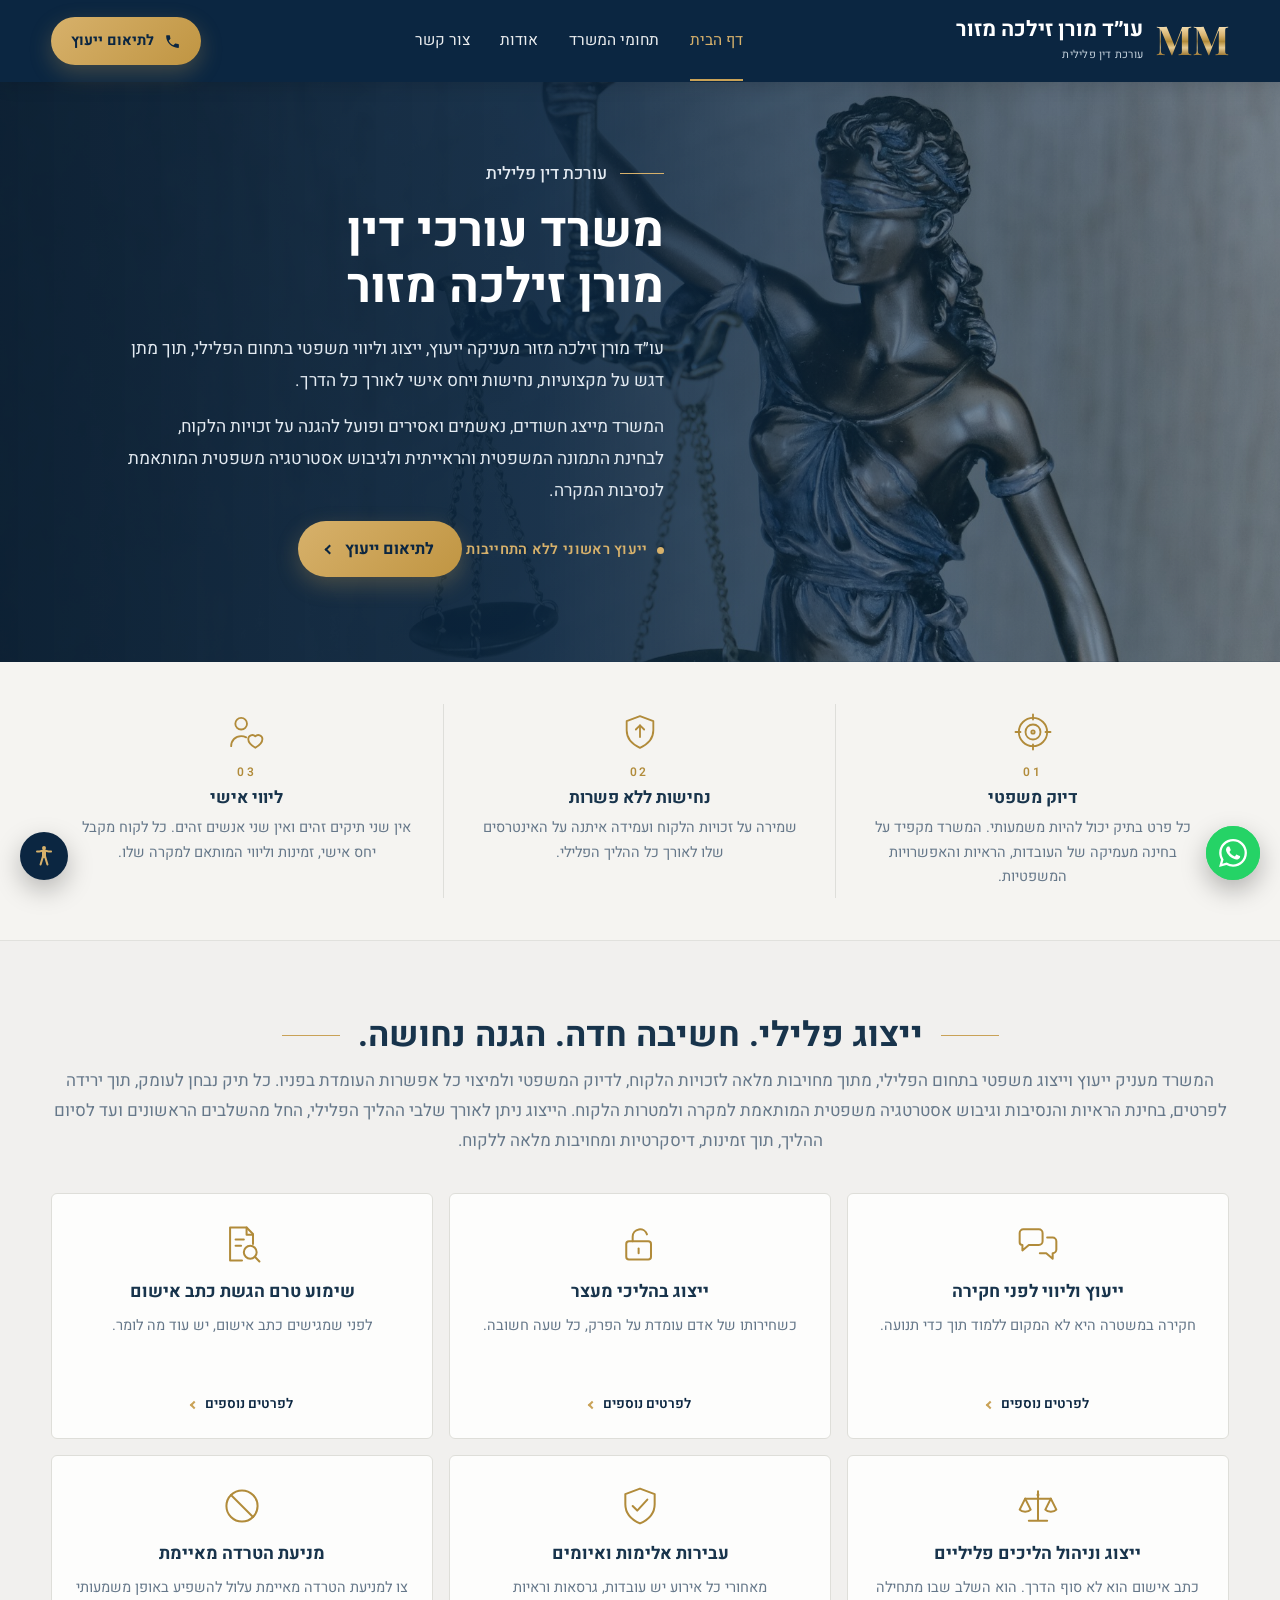
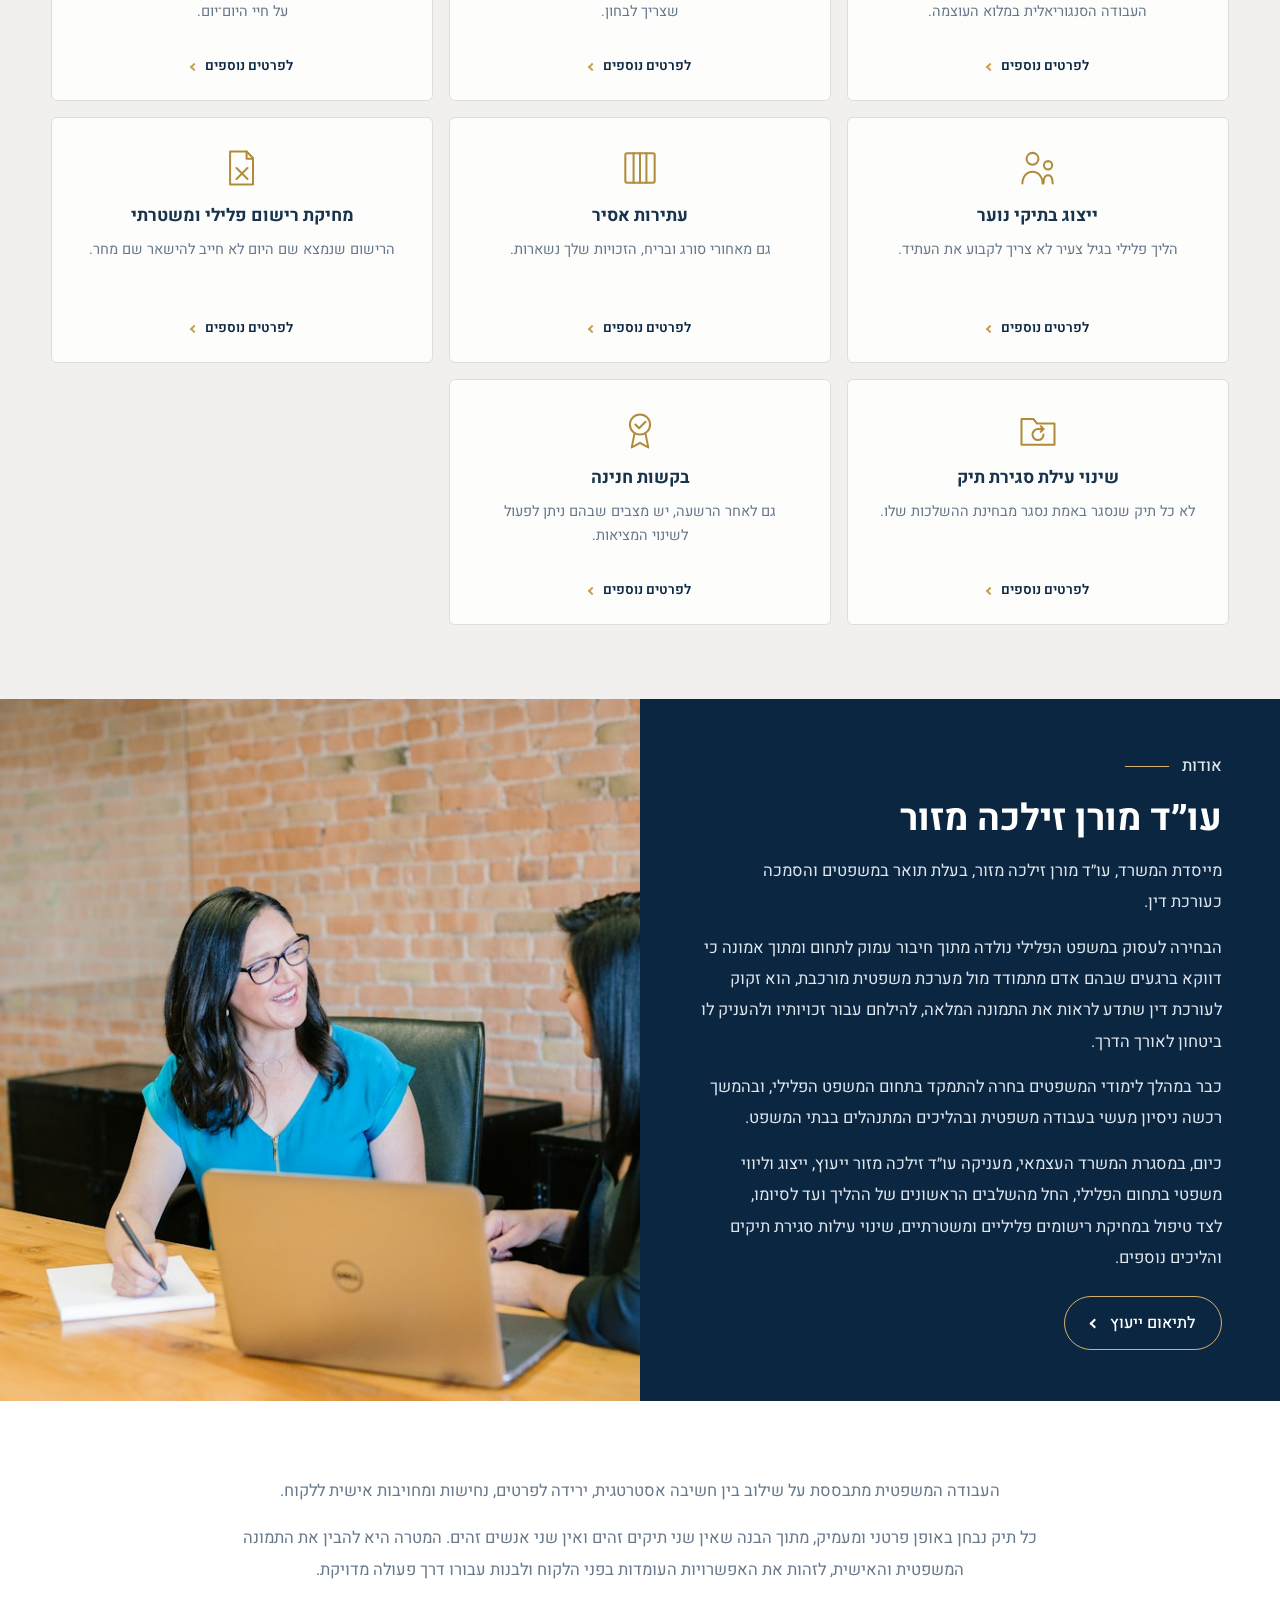
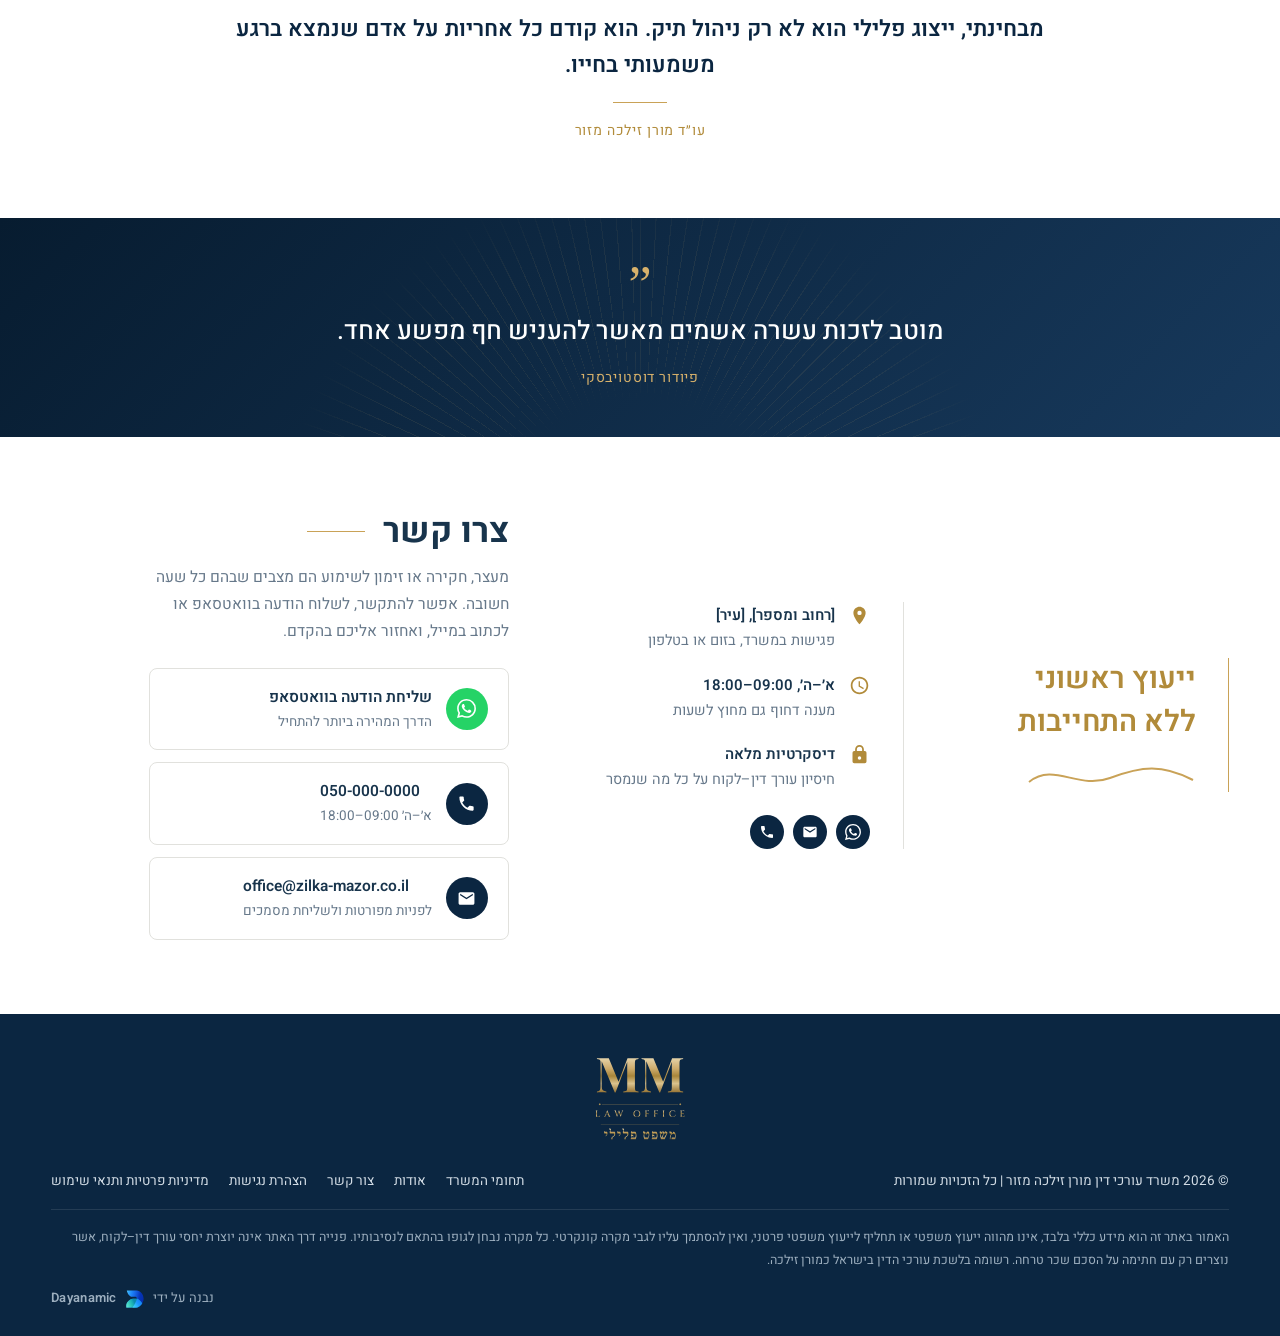
==== commit 906c602f: "New MM logo, generated from outlined type The client asked for a logo in the style of a reference bu" ====
--- a/index.html
+++ b/index.html
@@ -96,7 +96,7 @@
   <div class="progress" id="progress" aria-hidden="true"></div>
   <div class="container header-inner">
     <a class="brand" href="#home" aria-label="משרד עורכי דין מורן זילכה מזור, לראש העמוד">
-      <img src="assets/monogram.svg" alt="" width="40" height="46">
+      <img src="assets/monogram.svg" alt="" width="56" height="30">
       <span>
         <span class="brand-title">עו״ד מורן זילכה מזור</span>
         <span class="brand-sub">עורכת דין פלילית</span>
@@ -415,6 +415,7 @@
 <!-- ============ פוטר ============ -->
 <footer class="site-footer">
   <div class="container">
+    <img class="footer-logo" src="assets/logo.svg" alt="MM Law Office, משפט פלילי">
     <div class="footer-inner">
       <span>© <span data-year>2026</span> משרד עורכי דין מורן זילכה מזור | כל הזכויות שמורות</span>
       <nav class="footer-links" aria-label="ניווט תחתון">
--- a/assets/css/style.css
+++ b/assets/css/style.css
@@ -162,7 +162,7 @@
   gap: 26px;
 }
 .brand { display: flex; align-items: center; gap: 13px; flex: none; }
-.brand img { width: 40px; height: auto; }
+.brand img { width: auto; height: 30px; }
 .brand > span { display: block; }
 .brand-title {
   display: block;
@@ -664,7 +664,8 @@
 .action__txt .ltr { direction: ltr; text-align: start; }
 
 /* ---------- 14. Footer ---------- */
-.site-footer { background: var(--navy); color: #D3DDE6; padding-block: 26px; font-size: 13.5px; }
+.site-footer { background: var(--navy); color: #D3DDE6; padding-block: 30px 26px; font-size: 13.5px; }
+.footer-logo { display: block; width: 168px; margin: 0 auto 22px; opacity: 0.95; }
 .footer-inner { display: flex; flex-wrap: wrap; gap: 10px 26px; align-items: center; justify-content: space-between; }
 .footer-links { display: flex; flex-wrap: wrap; gap: 8px 20px; }
 .footer-links a:hover { color: var(--gold-lt); }
@@ -829,7 +830,7 @@
 @media (max-width: 680px) {
   .header-inner { height: 70px; }
   .nav-panel { inset-block-start: 70px; }
-  .brand img { width: 34px; }
+  .brand img { height: 25px; }
   .brand-sub { font-size: 10px; }
   /* אין מקום גם ללוגו, גם ל-CTA וגם לתפריט — ה-CTA מחכה בתוך התפריט */
   .header-cta .btn { display: none; }
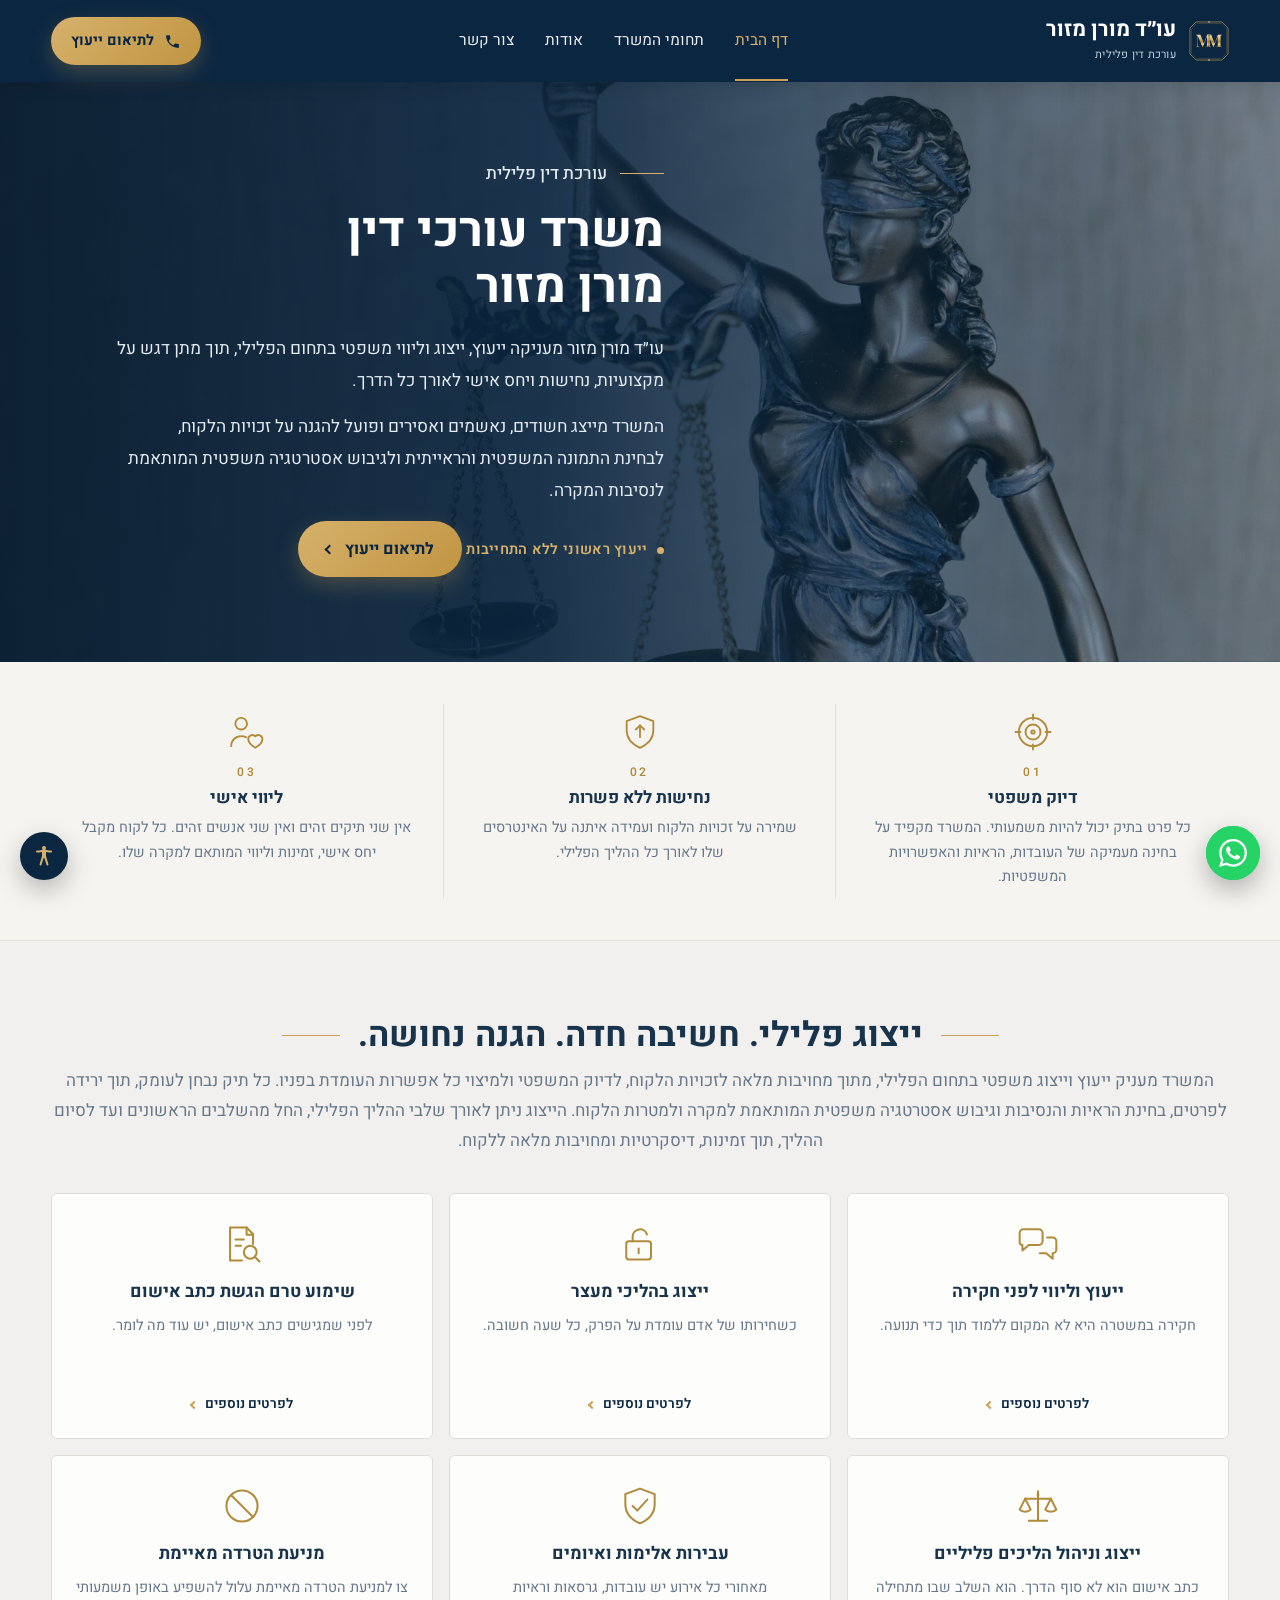
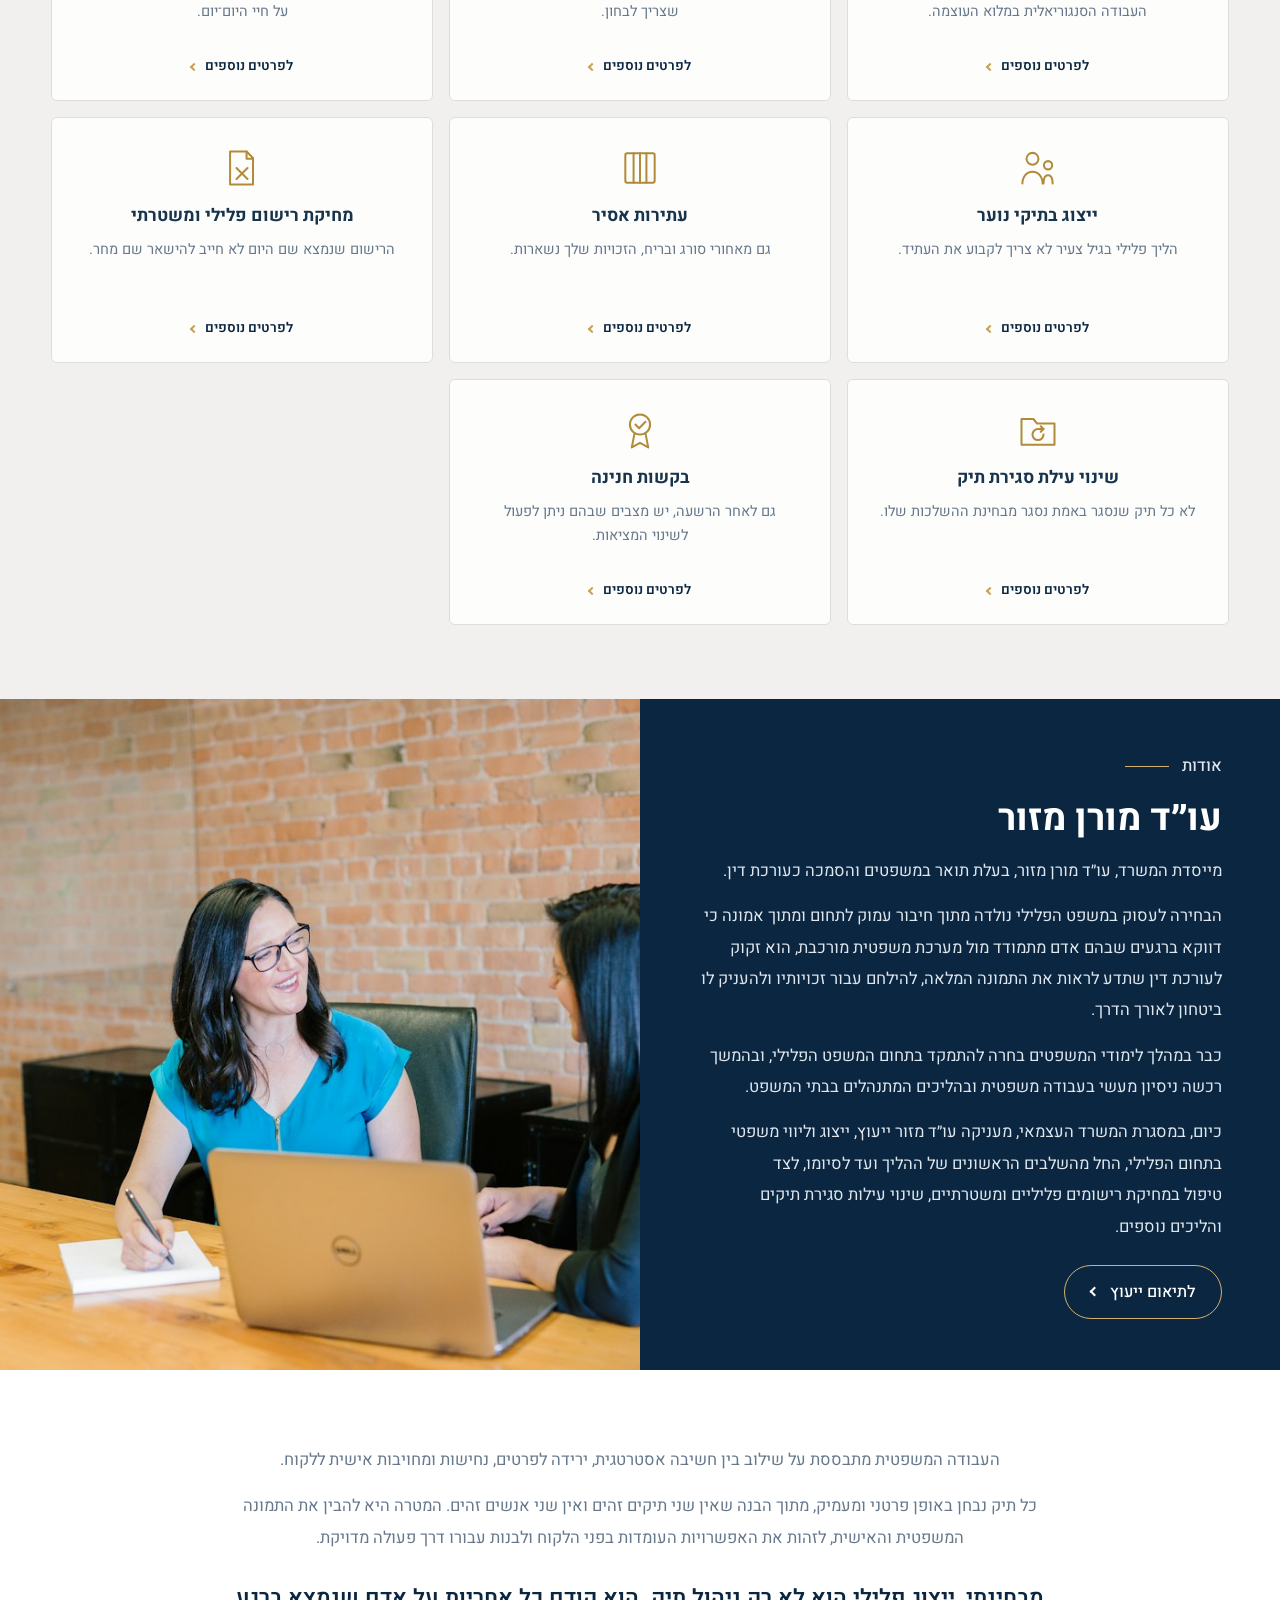
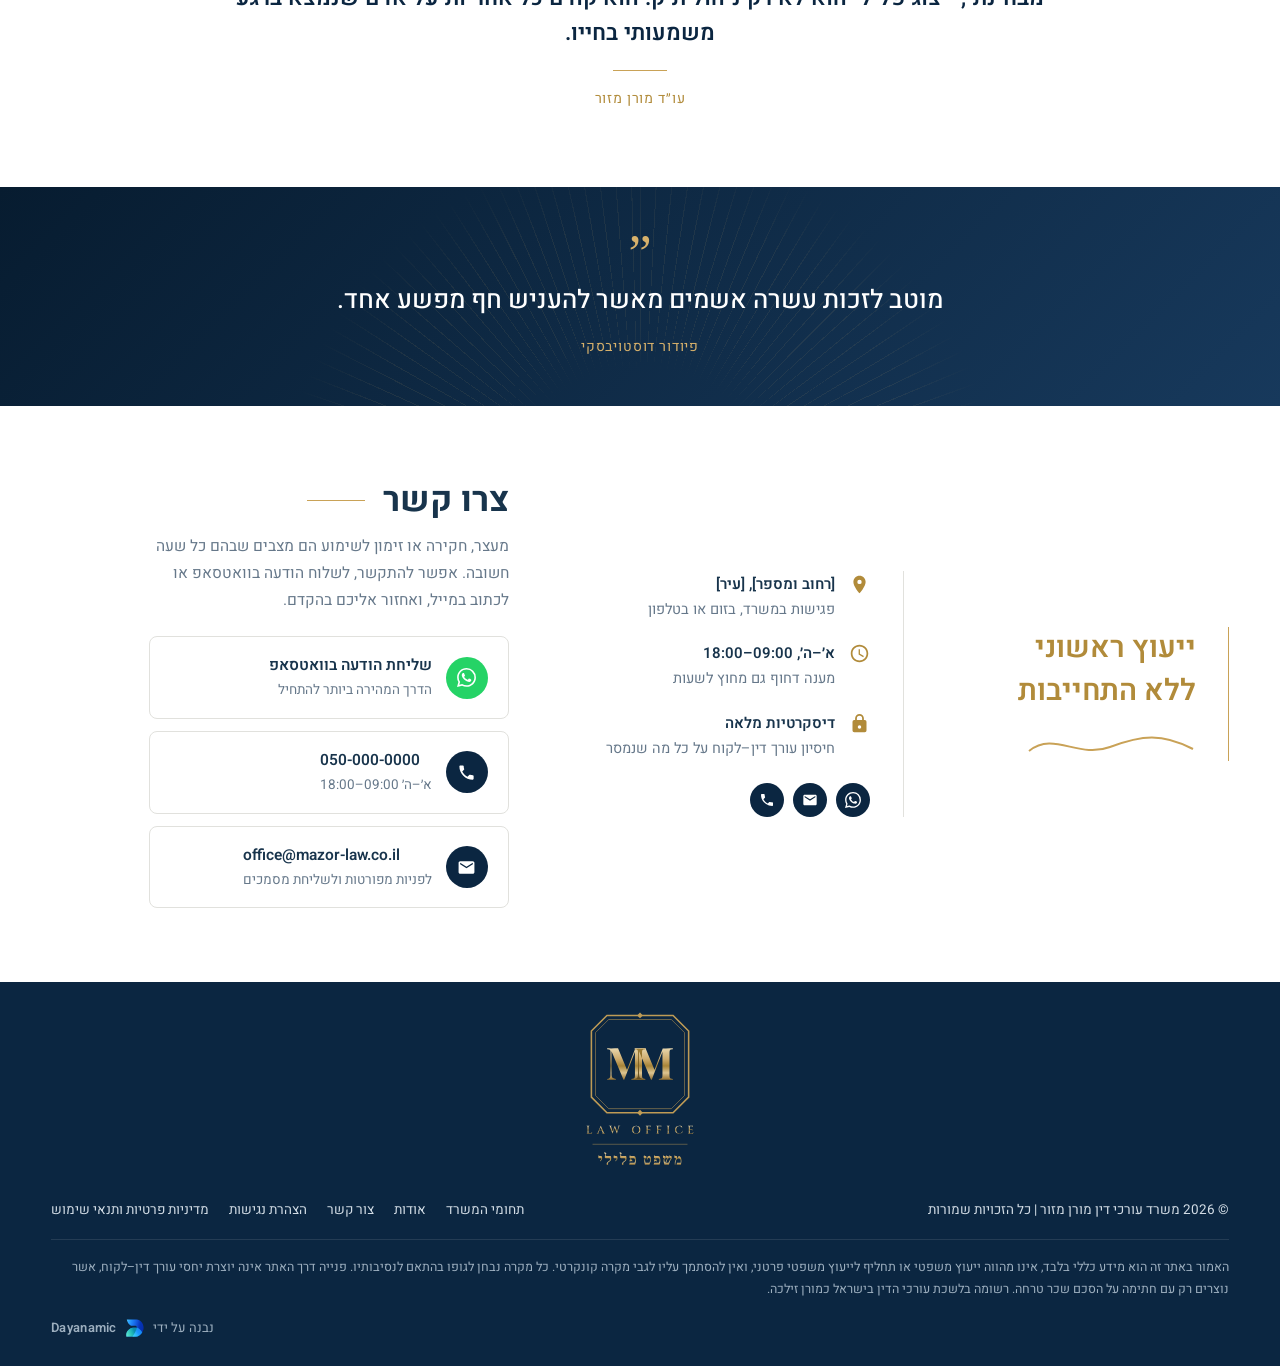
==== commit e5727a56: "Rename to Moran Mazor, and rebuild the MM monogram as a crest Two client changes.  The name drops "ז" ====
--- a/index.html
+++ b/index.html
@@ -3,19 +3,19 @@
 <head>
 <meta charset="utf-8">
 <meta name="viewport" content="width=device-width, initial-scale=1">
-<title>עו״ד מורן זילכה מזור | עורכת דין פלילית</title>
-<meta name="description" content="משרד עורכי דין מורן זילכה מזור. ייעוץ, ייצוג וליווי משפטי בתחום הפלילי: ליווי לפני חקירה, הליכי מעצר, שימוע, ניהול הליכים פליליים, עתירות אסיר, מחיקת רישום פלילי ובקשות חנינה. ייעוץ ראשוני ללא התחייבות.">
-<meta name="author" content="מורן זילכה מזור">
+<title>עו״ד מורן מזור | עורכת דין פלילית</title>
+<meta name="description" content="משרד עורכי דין מורן מזור. ייעוץ, ייצוג וליווי משפטי בתחום הפלילי: ליווי לפני חקירה, הליכי מעצר, שימוע, ניהול הליכים פליליים, עתירות אסיר, מחיקת רישום פלילי ובקשות חנינה. ייעוץ ראשוני ללא התחייבות.">
+<meta name="author" content="מורן מזור">
 <meta name="theme-color" content="#0B2641">
-<link rel="canonical" href="https://www.zilka-mazor.co.il/">
+<link rel="canonical" href="https://www.mazor-law.co.il/">
 
 <meta property="og:type" content="website">
 <meta property="og:locale" content="he_IL">
-<meta property="og:site_name" content="משרד עורכי דין מורן זילכה מזור">
-<meta property="og:title" content="עו״ד מורן זילכה מזור | עורכת דין פלילית">
+<meta property="og:site_name" content="משרד עורכי דין מורן מזור">
+<meta property="og:title" content="עו״ד מורן מזור | עורכת דין פלילית">
 <meta property="og:description" content="ייעוץ, ייצוג וליווי משפטי בתחום הפלילי, לאורך כל שלבי ההליך. ייעוץ ראשוני ללא התחייבות.">
-<meta property="og:url" content="https://www.zilka-mazor.co.il/">
-<meta property="og:image" content="https://www.zilka-mazor.co.il/assets/img/og-cover.png">
+<meta property="og:url" content="https://www.mazor-law.co.il/">
+<meta property="og:image" content="https://www.mazor-law.co.il/assets/img/og-cover.png">
 <meta property="og:image:width" content="1200">
 <meta property="og:image:height" content="630">
 <meta name="twitter:card" content="summary_large_image">
@@ -32,13 +32,13 @@
 {
   "@context": "https://schema.org",
   "@type": "Attorney",
-  "name": "משרד עורכי דין מורן זילכה מזור",
+  "name": "משרד עורכי דין מורן מזור",
   "description": "משרד עורכי דין המעניק ייעוץ, ייצוג וליווי משפטי בתחום הפלילי: ליווי לפני חקירה, הליכי מעצר, שימוע טרם כתב אישום, ניהול הליכים פליליים, תיקי נוער, עתירות אסיר, מחיקת רישום פלילי, שינוי עילת סגירת תיק ובקשות חנינה.",
-  "url": "https://www.zilka-mazor.co.il/",
-  "image": "https://www.zilka-mazor.co.il/assets/img/og-cover.png",
-  "logo": "https://www.zilka-mazor.co.il/assets/img/apple-touch-icon.png",
+  "url": "https://www.mazor-law.co.il/",
+  "image": "https://www.mazor-law.co.il/assets/img/og-cover.png",
+  "logo": "https://www.mazor-law.co.il/assets/img/apple-touch-icon.png",
   "telephone": "+972-50-000-0000",
-  "email": "office@zilka-mazor.co.il",
+  "email": "office@mazor-law.co.il",
   "priceRange": "$$",
   "address": {
     "@type": "PostalAddress",
@@ -50,7 +50,7 @@
   "availableLanguage": ["he"],
   "founder": {
     "@type": "Person",
-    "name": "מורן זילכה מזור",
+    "name": "מורן מזור",
     "jobTitle": "עורכת דין פלילית",
     "gender": "Female"
   },
@@ -95,10 +95,10 @@
 <header class="site-header">
   <div class="progress" id="progress" aria-hidden="true"></div>
   <div class="container header-inner">
-    <a class="brand" href="#home" aria-label="משרד עורכי דין מורן זילכה מזור, לראש העמוד">
-      <img src="assets/monogram.svg" alt="" width="56" height="30">
+    <a class="brand" href="#home" aria-label="משרד עורכי דין מורן מזור, לראש העמוד">
+      <img src="assets/monogram.svg" alt="" width="40" height="40">
       <span>
-        <span class="brand-title">עו״ד מורן זילכה מזור</span>
+        <span class="brand-title">עו״ד מורן מזור</span>
         <span class="brand-sub">עורכת דין פלילית</span>
       </span>
     </a>
@@ -137,9 +137,9 @@
     <div class="container">
       <div class="hero__content">
         <p class="eyebrow">עורכת דין פלילית</p>
-        <h1>משרד עורכי דין<br>מורן זילכה מזור</h1>
-        <p>
-          עו״ד מורן זילכה מזור מעניקה ייעוץ, ייצוג וליווי משפטי בתחום הפלילי, תוך מתן
+        <h1>משרד עורכי דין<br>מורן מזור</h1>
+        <p>
+          עו״ד מורן מזור מעניקה ייעוץ, ייצוג וליווי משפטי בתחום הפלילי, תוך מתן
           דגש על מקצועיות, נחישות ויחס אישי לאורך כל הדרך.
         </p>
         <p>
@@ -276,9 +276,9 @@
     <div class="about-grid">
       <div class="about-copy">
         <p class="eyebrow">אודות</p>
-        <h2>עו״ד מורן זילכה מזור</h2>
-        <p>
-          מייסדת המשרד, עו״ד מורן זילכה מזור, בעלת תואר במשפטים והסמכה כעורכת דין.
+        <h2>עו״ד מורן מזור</h2>
+        <p>
+          מייסדת המשרד, עו״ד מורן מזור, בעלת תואר במשפטים והסמכה כעורכת דין.
         </p>
         <p>
           הבחירה לעסוק במשפט הפלילי נולדה מתוך חיבור עמוק לתחום ומתוך אמונה כי דווקא
@@ -290,7 +290,7 @@
           מעשי בעבודה משפטית ובהליכים המתנהלים בבתי המשפט.
         </p>
         <p>
-          כיום, במסגרת המשרד העצמאי, מעניקה עו״ד זילכה מזור ייעוץ, ייצוג וליווי משפטי
+          כיום, במסגרת המשרד העצמאי, מעניקה עו״ד מזור ייעוץ, ייצוג וליווי משפטי
           בתחום הפלילי, החל מהשלבים הראשונים של ההליך ועד לסיומו, לצד טיפול במחיקת
           רישומים פליליים ומשטרתיים, שינוי עילות סגירת תיקים והליכים נוספים.
         </p>
@@ -322,7 +322,7 @@
           מבחינתי, ייצוג פלילי הוא לא רק ניהול תיק. הוא קודם כל אחריות על אדם שנמצא
           ברגע משמעותי בחייו.
         </p>
-        <p class="approach__sign">עו״ד מורן זילכה מזור</p>
+        <p class="approach__sign">עו״ד מורן מזור</p>
       </div>
     </div>
   </section>
@@ -371,7 +371,7 @@
         </div>
         <div class="socials">
           <a href="https://wa.me/972500000000" target="_blank" rel="noopener" aria-label="וואטסאפ"><svg><use href="#i-wa-f"></use></svg></a>
-          <a href="mailto:office@zilka-mazor.co.il" aria-label="דוא״ל"><svg><use href="#i-mail-f"></use></svg></a>
+          <a href="mailto:office@mazor-law.co.il" aria-label="דוא״ל"><svg><use href="#i-mail-f"></use></svg></a>
           <a href="tel:+972500000000" aria-label="טלפון"><svg><use href="#i-phone-f"></use></svg></a>
         </div>
       </div>
@@ -399,10 +399,10 @@
               <span>א׳–ה׳ 09:00–18:00</span>
             </span>
           </a>
-          <a class="action" href="mailto:office@zilka-mazor.co.il">
+          <a class="action" href="mailto:office@mazor-law.co.il">
             <span class="action__ico"><svg aria-hidden="true"><use href="#i-mail-f"></use></svg></span>
             <span class="action__txt">
-              <b class="ltr">office@zilka-mazor.co.il</b>
+              <b class="ltr">office@mazor-law.co.il</b>
               <span>לפניות מפורטות ולשליחת מסמכים</span>
             </span>
           </a>
@@ -417,7 +417,7 @@
   <div class="container">
     <img class="footer-logo" src="assets/logo.svg" alt="MM Law Office, משפט פלילי">
     <div class="footer-inner">
-      <span>© <span data-year>2026</span> משרד עורכי דין מורן זילכה מזור | כל הזכויות שמורות</span>
+      <span>© <span data-year>2026</span> משרד עורכי דין מורן מזור | כל הזכויות שמורות</span>
       <nav class="footer-links" aria-label="ניווט תחתון">
         <a href="#practice">תחומי המשרד</a>
         <a href="#about">אודות</a>
--- a/assets/css/style.css
+++ b/assets/css/style.css
@@ -162,7 +162,7 @@
   gap: 26px;
 }
 .brand { display: flex; align-items: center; gap: 13px; flex: none; }
-.brand img { width: auto; height: 30px; }
+.brand img { width: auto; height: 40px; }
 .brand > span { display: block; }
 .brand-title {
   display: block;
@@ -665,7 +665,7 @@
 
 /* ---------- 14. Footer ---------- */
 .site-footer { background: var(--navy); color: #D3DDE6; padding-block: 30px 26px; font-size: 13.5px; }
-.footer-logo { display: block; width: 168px; margin: 0 auto 22px; opacity: 0.95; }
+.footer-logo { display: block; width: 132px; margin: 0 auto 24px; opacity: 0.95; }
 .footer-inner { display: flex; flex-wrap: wrap; gap: 10px 26px; align-items: center; justify-content: space-between; }
 .footer-links { display: flex; flex-wrap: wrap; gap: 8px 20px; }
 .footer-links a:hover { color: var(--gold-lt); }
@@ -830,7 +830,7 @@
 @media (max-width: 680px) {
   .header-inner { height: 70px; }
   .nav-panel { inset-block-start: 70px; }
-  .brand img { height: 25px; }
+  .brand img { height: 33px; }
   .brand-sub { font-size: 10px; }
   /* אין מקום גם ללוגו, גם ל-CTA וגם לתפריט — ה-CTA מחכה בתוך התפריט */
   .header-cta .btn { display: none; }
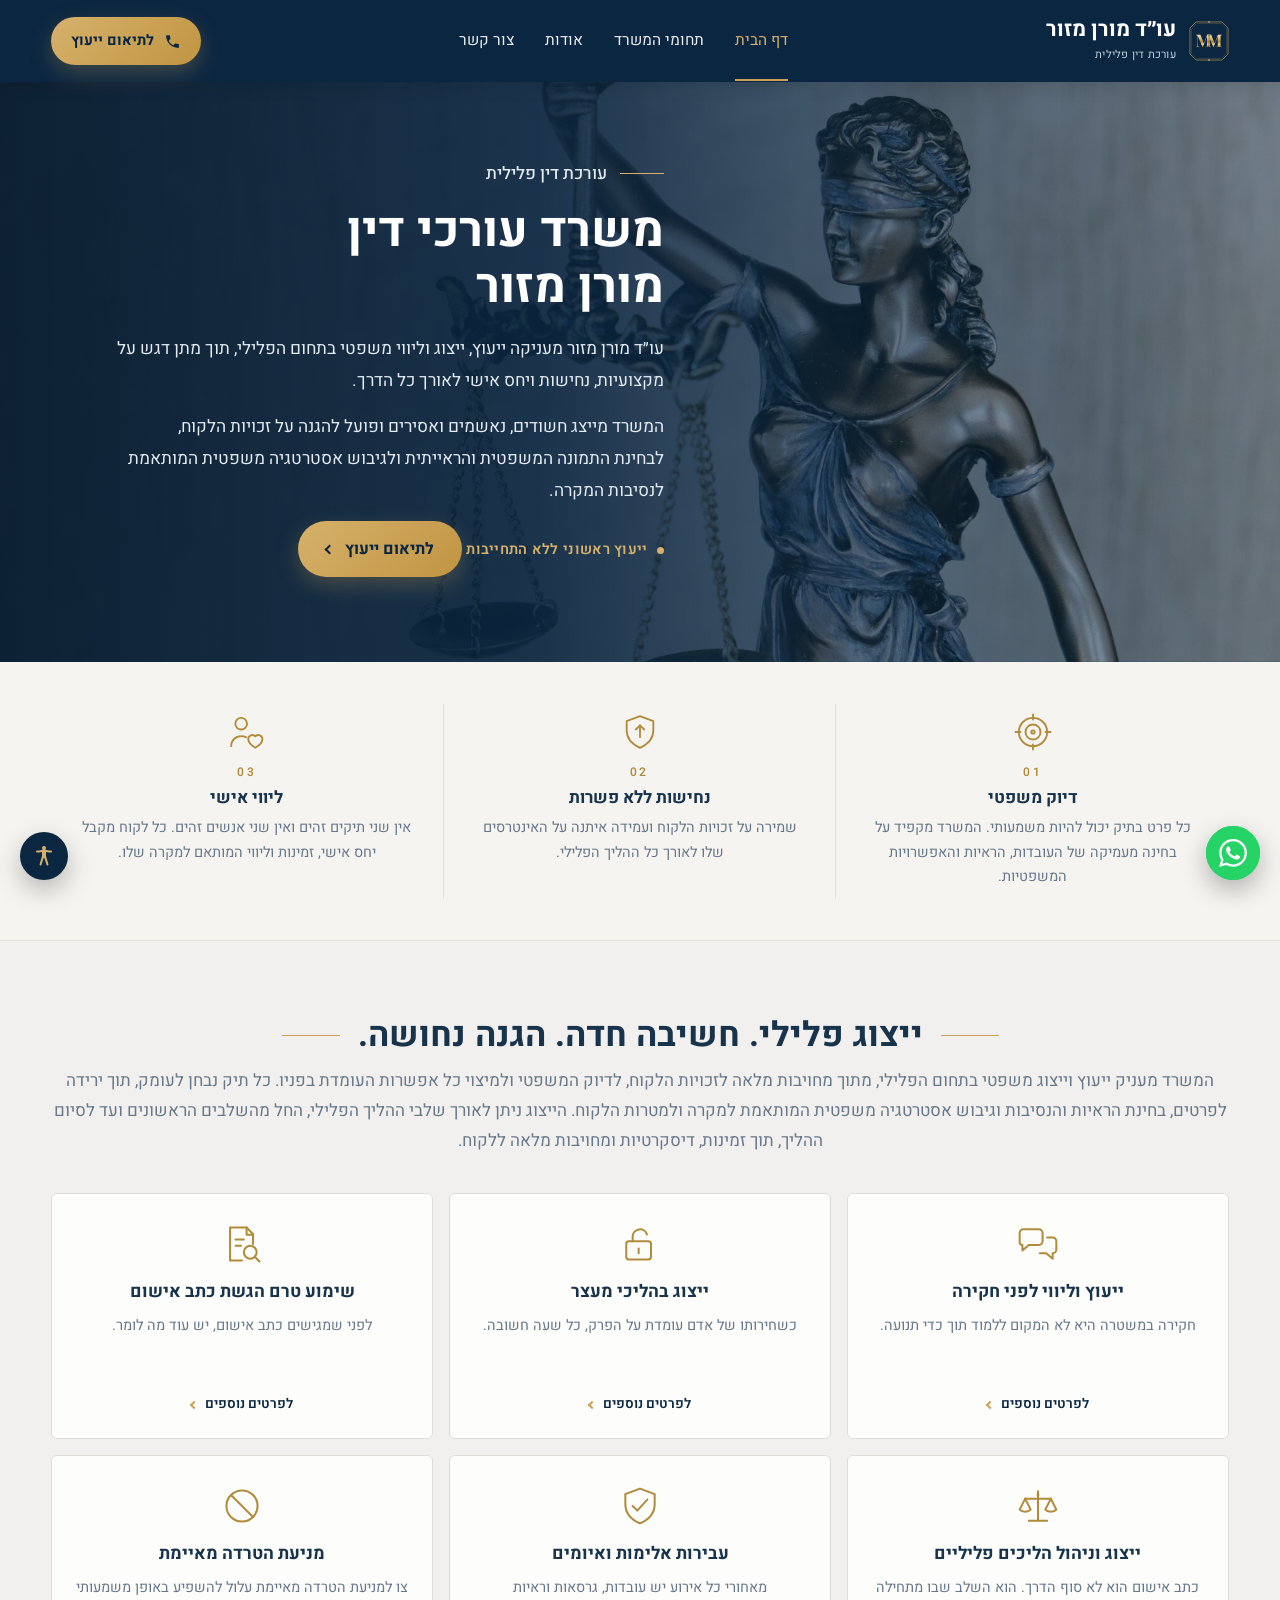
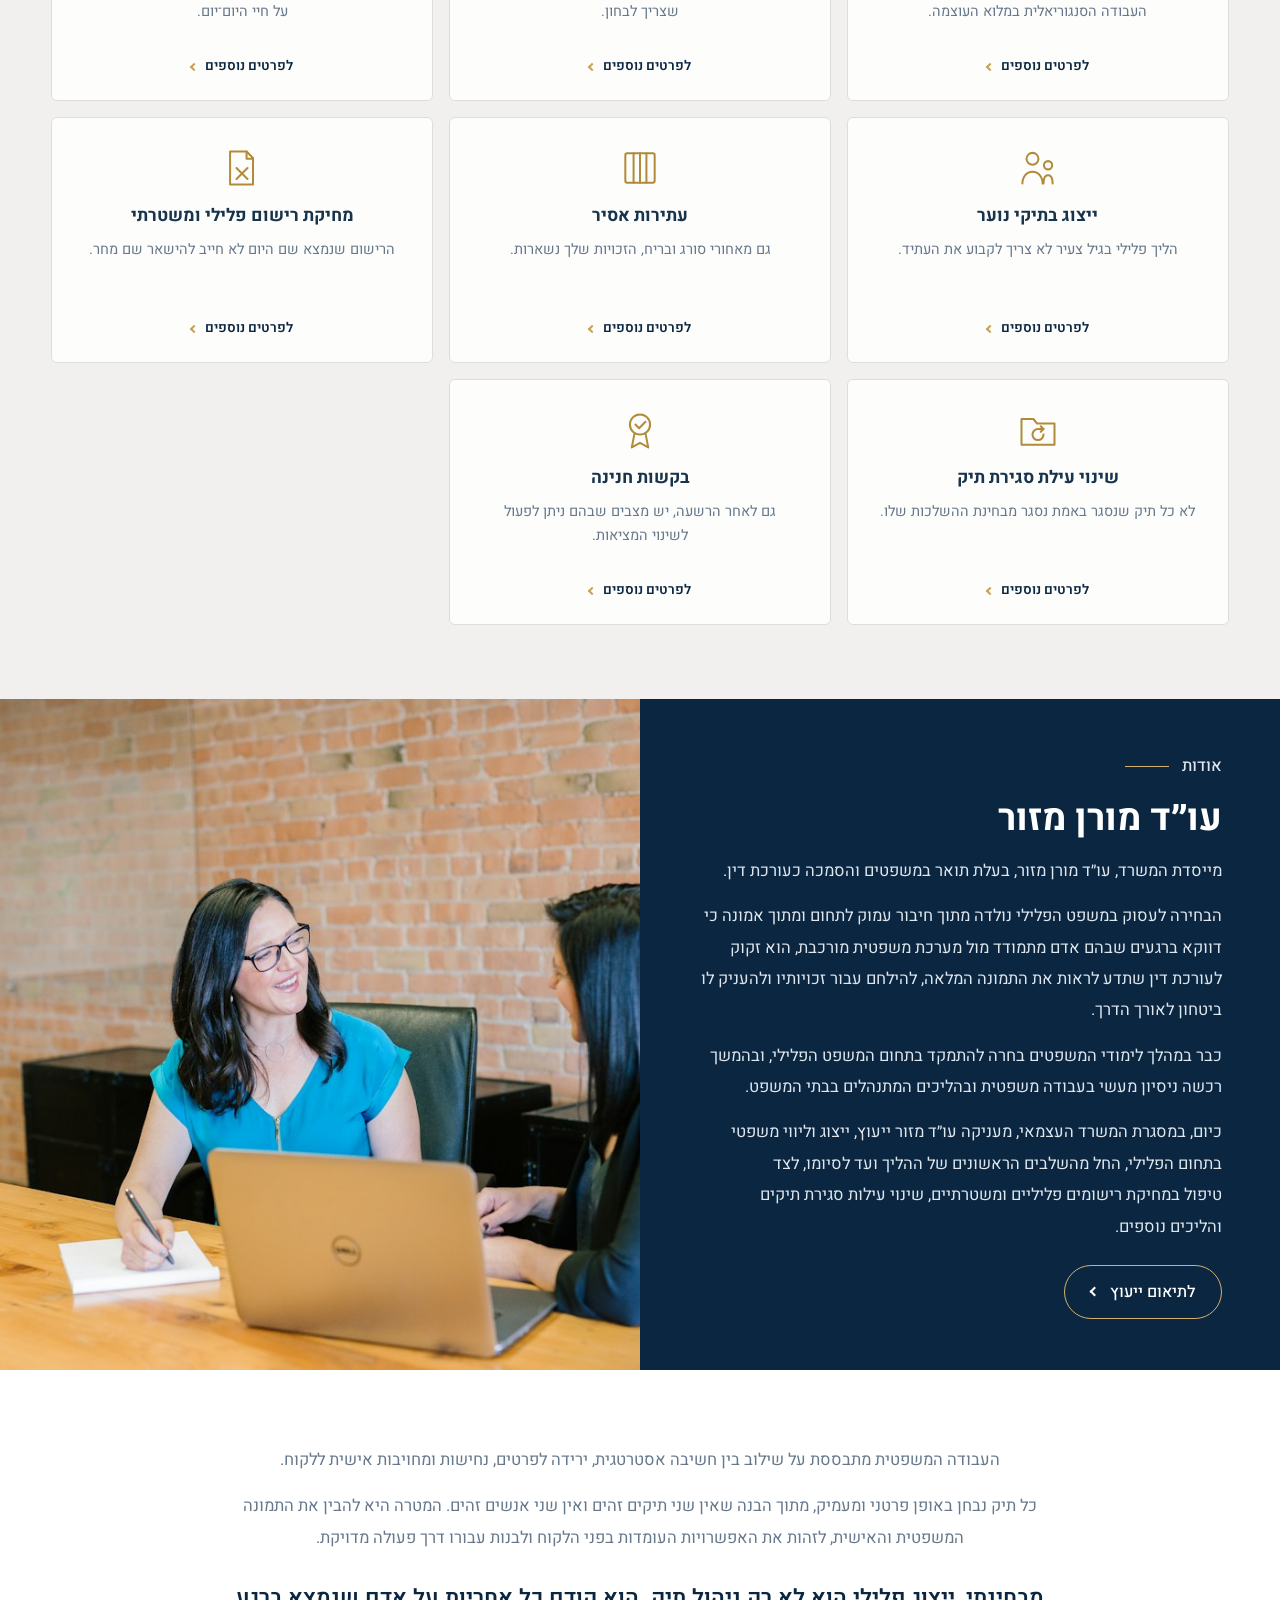
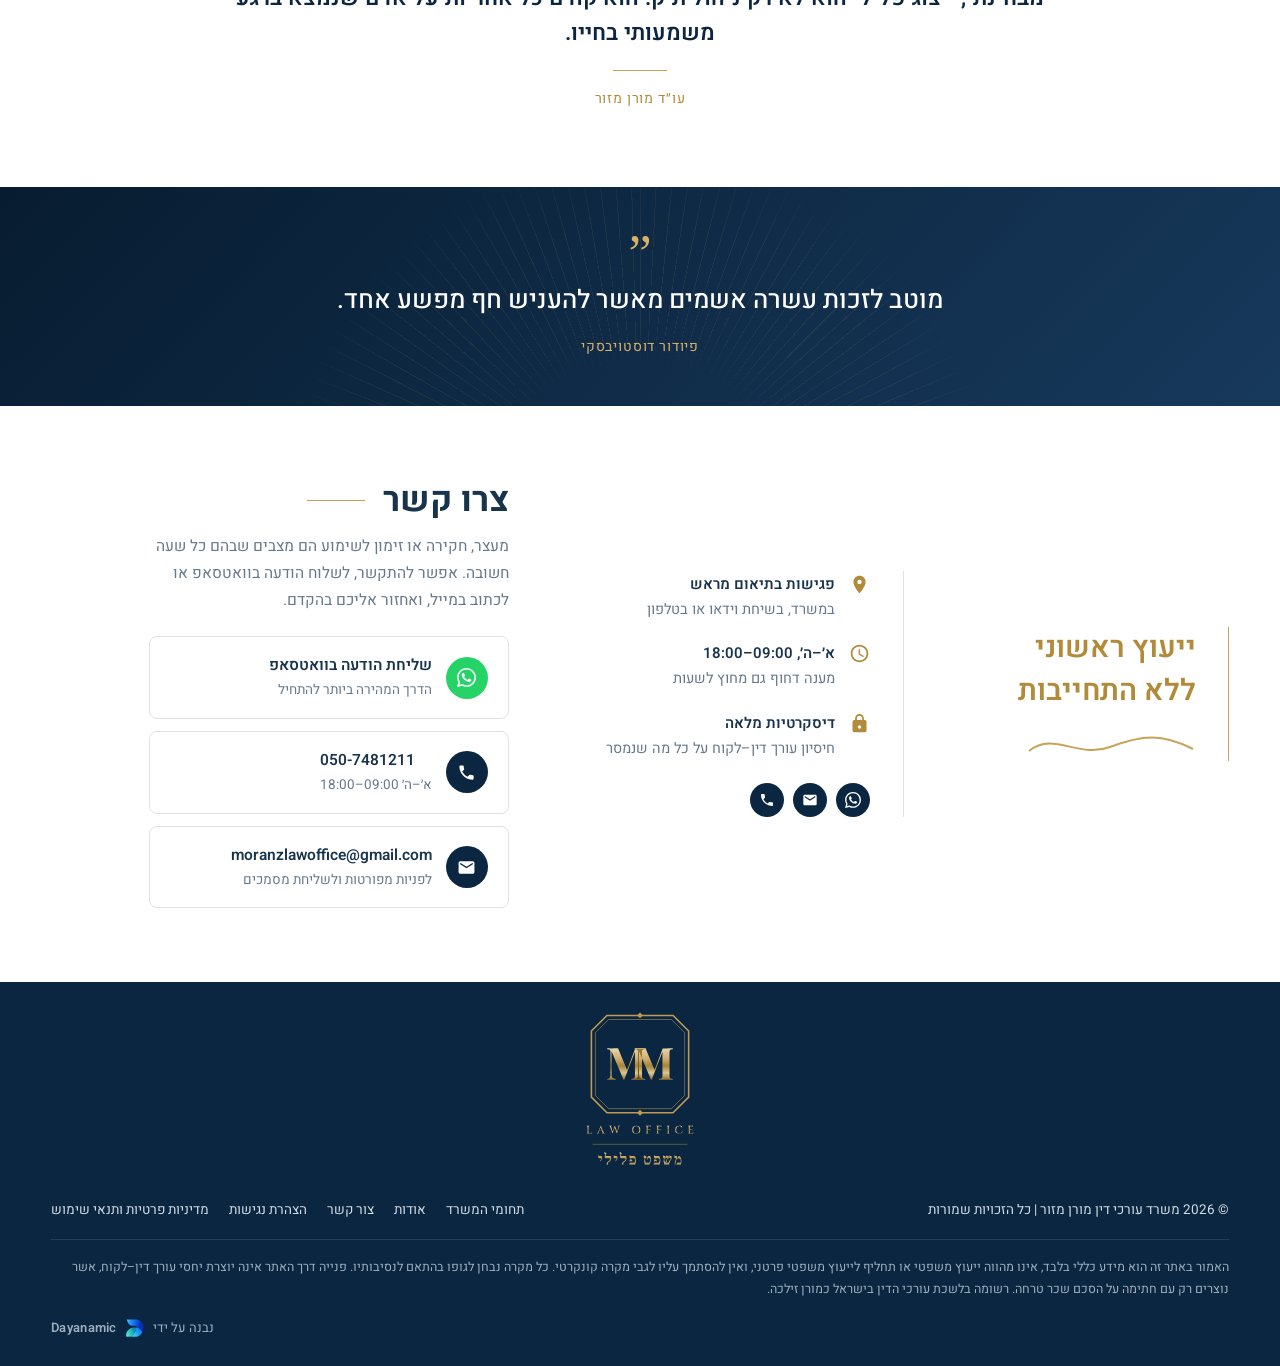
==== commit 4b9476f3: "Wire in the real phone and email Phone 050-7481211 (dial, WhatsApp and JSON-LD) and moranzlawoffice@" ====
--- a/index.html
+++ b/index.html
@@ -7,15 +7,15 @@
 <meta name="description" content="משרד עורכי דין מורן מזור. ייעוץ, ייצוג וליווי משפטי בתחום הפלילי: ליווי לפני חקירה, הליכי מעצר, שימוע, ניהול הליכים פליליים, עתירות אסיר, מחיקת רישום פלילי ובקשות חנינה. ייעוץ ראשוני ללא התחייבות.">
 <meta name="author" content="מורן מזור">
 <meta name="theme-color" content="#0B2641">
-<link rel="canonical" href="https://www.mazor-law.co.il/">
+<link rel="canonical" href="https://talmoda.github.io/moran-zilka-mazor/">
 
 <meta property="og:type" content="website">
 <meta property="og:locale" content="he_IL">
 <meta property="og:site_name" content="משרד עורכי דין מורן מזור">
 <meta property="og:title" content="עו״ד מורן מזור | עורכת דין פלילית">
 <meta property="og:description" content="ייעוץ, ייצוג וליווי משפטי בתחום הפלילי, לאורך כל שלבי ההליך. ייעוץ ראשוני ללא התחייבות.">
-<meta property="og:url" content="https://www.mazor-law.co.il/">
-<meta property="og:image" content="https://www.mazor-law.co.il/assets/img/og-cover.png">
+<meta property="og:url" content="https://talmoda.github.io/moran-zilka-mazor/">
+<meta property="og:image" content="https://talmoda.github.io/moran-zilka-mazor/assets/img/og-cover.png">
 <meta property="og:image:width" content="1200">
 <meta property="og:image:height" content="630">
 <meta name="twitter:card" content="summary_large_image">
@@ -34,18 +34,13 @@
   "@type": "Attorney",
   "name": "משרד עורכי דין מורן מזור",
   "description": "משרד עורכי דין המעניק ייעוץ, ייצוג וליווי משפטי בתחום הפלילי: ליווי לפני חקירה, הליכי מעצר, שימוע טרם כתב אישום, ניהול הליכים פליליים, תיקי נוער, עתירות אסיר, מחיקת רישום פלילי, שינוי עילת סגירת תיק ובקשות חנינה.",
-  "url": "https://www.mazor-law.co.il/",
-  "image": "https://www.mazor-law.co.il/assets/img/og-cover.png",
-  "logo": "https://www.mazor-law.co.il/assets/img/apple-touch-icon.png",
-  "telephone": "+972-50-000-0000",
-  "email": "office@mazor-law.co.il",
+  "url": "https://talmoda.github.io/moran-zilka-mazor/",
+  "image": "https://talmoda.github.io/moran-zilka-mazor/assets/img/og-cover.png",
+  "logo": "https://talmoda.github.io/moran-zilka-mazor/assets/img/apple-touch-icon.png",
+  "telephone": "+972-50-748-1211",
+  "email": "moranzlawoffice@gmail.com",
   "priceRange": "$$",
-  "address": {
-    "@type": "PostalAddress",
-    "streetAddress": "רחוב ומספר",
-    "addressLocality": "עיר",
-    "addressCountry": "IL"
-  },
+  "address": { "@type": "PostalAddress", "addressCountry": "IL" },
   "areaServed": { "@type": "Country", "name": "ישראל" },
   "availableLanguage": ["he"],
   "founder": {
@@ -351,8 +346,8 @@
         <div class="detail">
           <svg aria-hidden="true"><use href="#i-pin-f"></use></svg>
           <div>
-            <strong>[רחוב ומספר], [עיר]</strong>
-            <span>פגישות במשרד, בזום או בטלפון</span>
+            <strong>פגישות בתיאום מראש</strong>
+            <span>במשרד, בשיחת וידאו או בטלפון</span>
           </div>
         </div>
         <div class="detail">
@@ -370,9 +365,9 @@
           </div>
         </div>
         <div class="socials">
-          <a href="https://wa.me/972500000000" target="_blank" rel="noopener" aria-label="וואטסאפ"><svg><use href="#i-wa-f"></use></svg></a>
-          <a href="mailto:office@mazor-law.co.il" aria-label="דוא״ל"><svg><use href="#i-mail-f"></use></svg></a>
-          <a href="tel:+972500000000" aria-label="טלפון"><svg><use href="#i-phone-f"></use></svg></a>
+          <a href="https://wa.me/972507481211" target="_blank" rel="noopener" aria-label="וואטסאפ"><svg><use href="#i-wa-f"></use></svg></a>
+          <a href="mailto:moranzlawoffice@gmail.com" aria-label="דוא״ל"><svg><use href="#i-mail-f"></use></svg></a>
+          <a href="tel:+972507481211" aria-label="טלפון"><svg><use href="#i-phone-f"></use></svg></a>
         </div>
       </div>
 
@@ -385,24 +380,24 @@
           הודעה בוואטסאפ או לכתוב במייל, ואחזור אליכם בהקדם.
         </p>
         <div class="contact-actions">
-          <a class="action action--wa" href="https://wa.me/972500000000?text=%D7%A9%D7%9C%D7%95%D7%9D%20%D7%9E%D7%95%D7%A8%D7%9F%2C%20%D7%94%D7%92%D7%A2%D7%AA%D7%99%20%D7%93%D7%A8%D7%9A%20%D7%94%D7%90%D7%AA%D7%A8" target="_blank" rel="noopener">
+          <a class="action action--wa" href="https://wa.me/972507481211?text=%D7%A9%D7%9C%D7%95%D7%9D%20%D7%9E%D7%95%D7%A8%D7%9F%2C%20%D7%94%D7%92%D7%A2%D7%AA%D7%99%20%D7%93%D7%A8%D7%9A%20%D7%94%D7%90%D7%AA%D7%A8" target="_blank" rel="noopener">
             <span class="action__ico"><svg aria-hidden="true"><use href="#i-wa-f"></use></svg></span>
             <span class="action__txt">
               <b>שליחת הודעה בוואטסאפ</b>
               <span>הדרך המהירה ביותר להתחיל</span>
             </span>
           </a>
-          <a class="action" href="tel:+972500000000">
+          <a class="action" href="tel:+972507481211">
             <span class="action__ico"><svg aria-hidden="true"><use href="#i-phone-f"></use></svg></span>
             <span class="action__txt">
-              <b class="ltr">050-000-0000</b>
+              <b class="ltr">050-7481211</b>
               <span>א׳–ה׳ 09:00–18:00</span>
             </span>
           </a>
-          <a class="action" href="mailto:office@mazor-law.co.il">
+          <a class="action" href="mailto:moranzlawoffice@gmail.com">
             <span class="action__ico"><svg aria-hidden="true"><use href="#i-mail-f"></use></svg></span>
             <span class="action__txt">
-              <b class="ltr">office@mazor-law.co.il</b>
+              <b class="ltr">moranzlawoffice@gmail.com</b>
               <span>לפניות מפורטות ולשליחת מסמכים</span>
             </span>
           </a>
@@ -603,7 +598,7 @@
   </div>
 </div>
 
-<a class="wa-float" href="https://wa.me/972500000000?text=%D7%A9%D7%9C%D7%95%D7%9D%20%D7%9E%D7%95%D7%A8%D7%9F%2C%20%D7%94%D7%92%D7%A2%D7%AA%D7%99%20%D7%93%D7%A8%D7%9A%20%D7%94%D7%90%D7%AA%D7%A8" target="_blank" rel="noopener" aria-label="שליחת הודעה בוואטסאפ">
+<a class="wa-float" href="https://wa.me/972507481211?text=%D7%A9%D7%9C%D7%95%D7%9D%20%D7%9E%D7%95%D7%A8%D7%9F%2C%20%D7%94%D7%92%D7%A2%D7%AA%D7%99%20%D7%93%D7%A8%D7%9A%20%D7%94%D7%90%D7%AA%D7%A8" target="_blank" rel="noopener" aria-label="שליחת הודעה בוואטסאפ">
   <svg aria-hidden="true"><use href="#i-wa-f"></use></svg>
 </a>
 
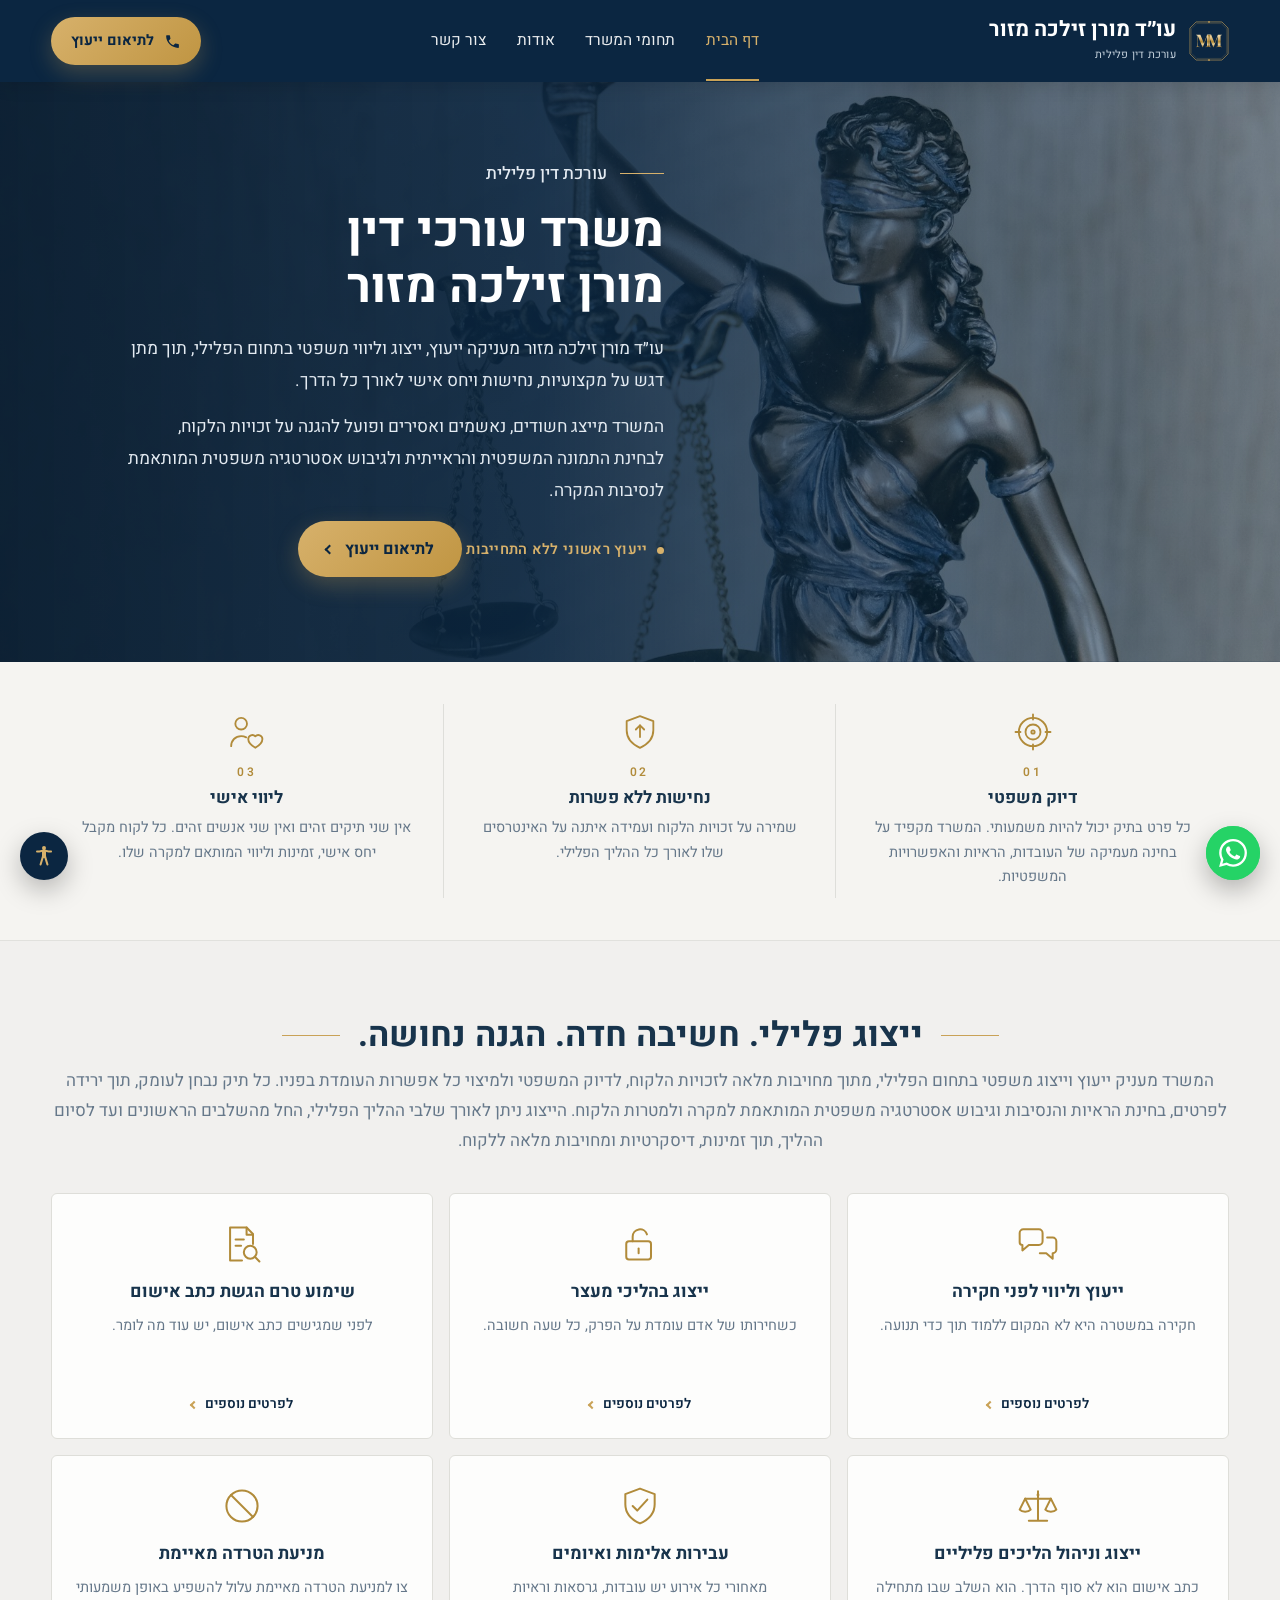
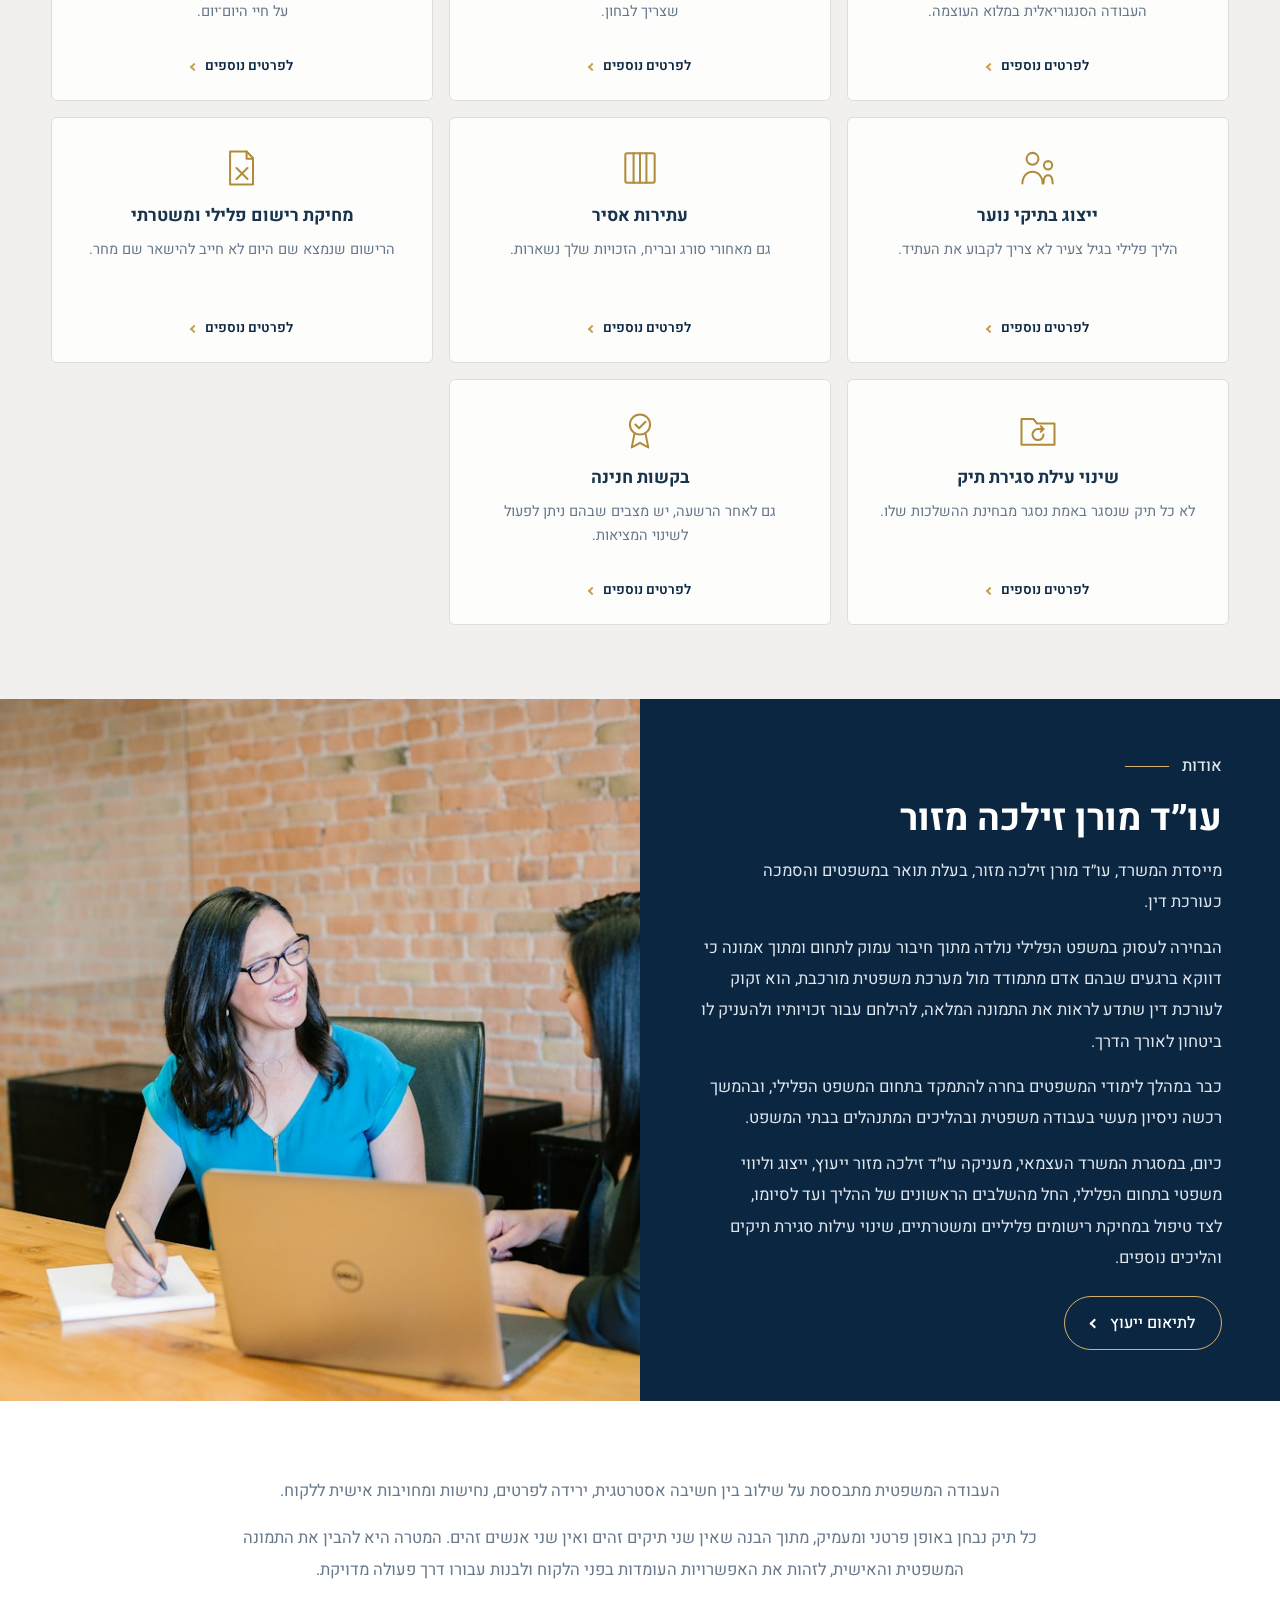
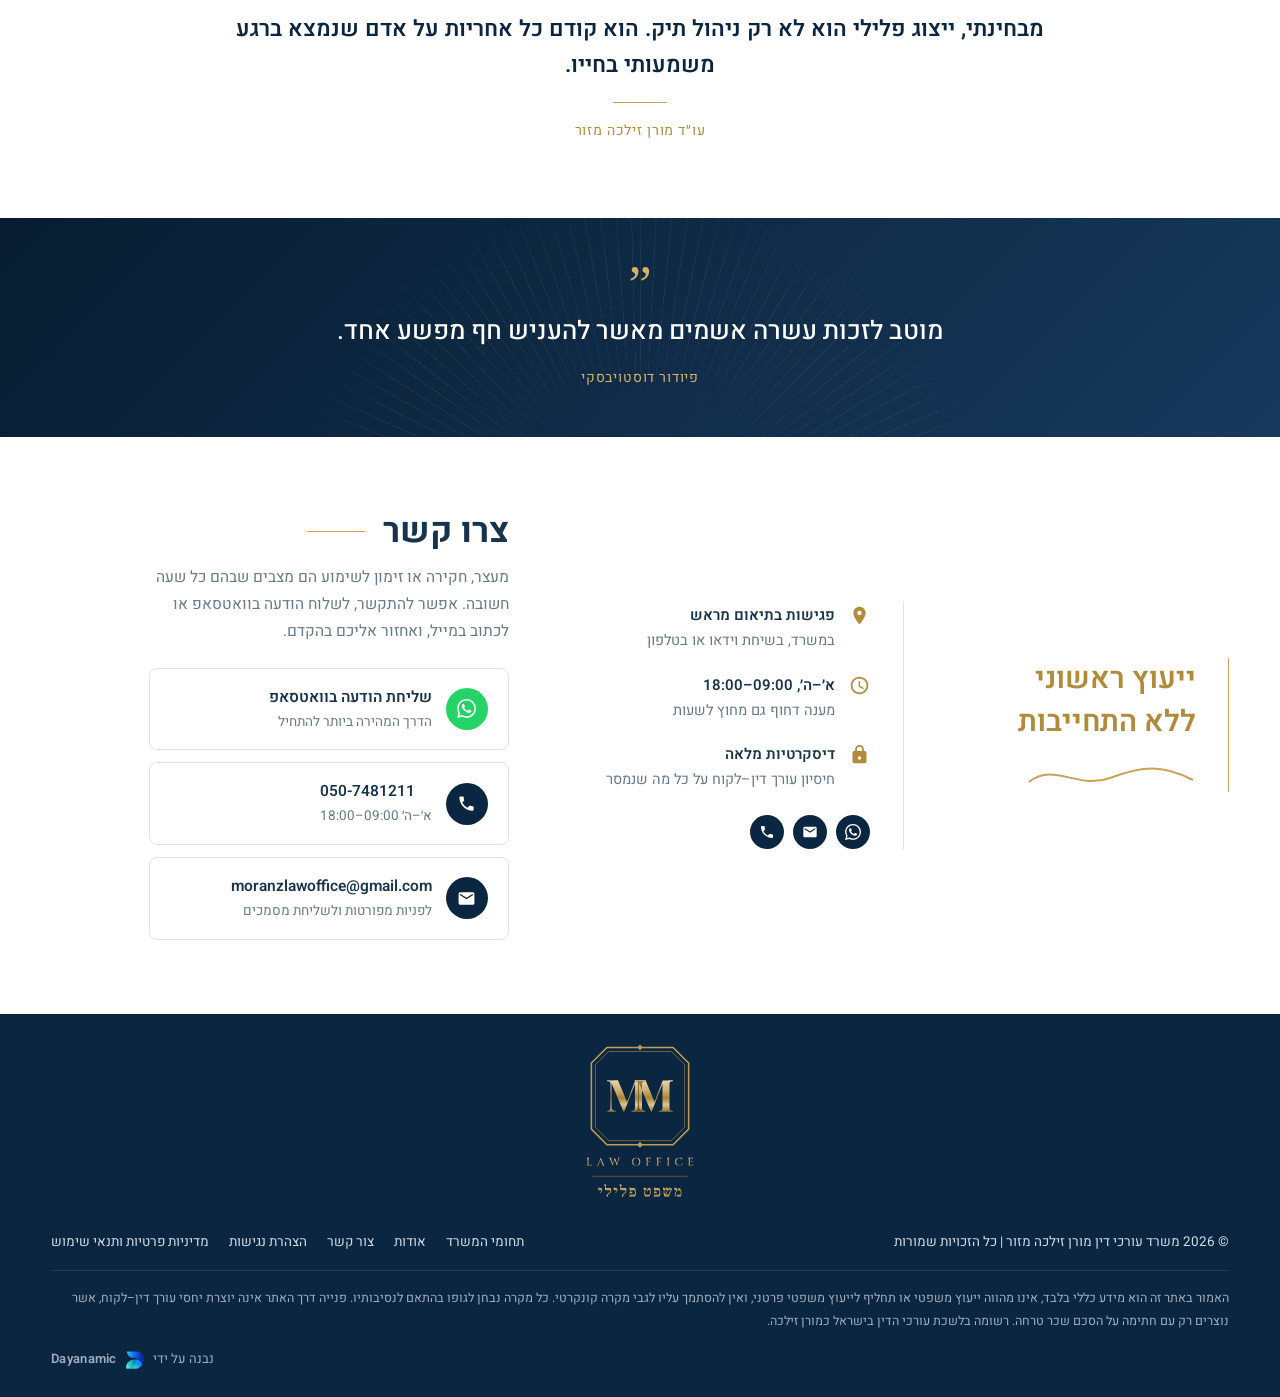
==== commit 0e7152c1: "Restore the name to מורן זילכה מזור, and package the logo files The client reverted the earlier deci" ====
--- a/index.html
+++ b/index.html
@@ -3,19 +3,19 @@
 <head>
 <meta charset="utf-8">
 <meta name="viewport" content="width=device-width, initial-scale=1">
-<title>עו״ד מורן מזור | עורכת דין פלילית</title>
-<meta name="description" content="משרד עורכי דין מורן מזור. ייעוץ, ייצוג וליווי משפטי בתחום הפלילי: ליווי לפני חקירה, הליכי מעצר, שימוע, ניהול הליכים פליליים, עתירות אסיר, מחיקת רישום פלילי ובקשות חנינה. ייעוץ ראשוני ללא התחייבות.">
-<meta name="author" content="מורן מזור">
+<title>עו״ד מורן זילכה מזור | עורכת דין פלילית</title>
+<meta name="description" content="משרד עורכי דין מורן זילכה מזור. ייעוץ, ייצוג וליווי משפטי בתחום הפלילי: ליווי לפני חקירה, הליכי מעצר, שימוע, ניהול הליכים פליליים, עתירות אסיר, מחיקת רישום פלילי ובקשות חנינה. ייעוץ ראשוני ללא התחייבות.">
+<meta name="author" content="מורן זילכה מזור">
 <meta name="theme-color" content="#0B2641">
-<link rel="canonical" href="https://talmoda.github.io/moran-zilka-mazor/">
+<link rel="canonical" href="https://talmoda.github.io/moran-mazor/">
 
 <meta property="og:type" content="website">
 <meta property="og:locale" content="he_IL">
-<meta property="og:site_name" content="משרד עורכי דין מורן מזור">
-<meta property="og:title" content="עו״ד מורן מזור | עורכת דין פלילית">
+<meta property="og:site_name" content="משרד עורכי דין מורן זילכה מזור">
+<meta property="og:title" content="עו״ד מורן זילכה מזור | עורכת דין פלילית">
 <meta property="og:description" content="ייעוץ, ייצוג וליווי משפטי בתחום הפלילי, לאורך כל שלבי ההליך. ייעוץ ראשוני ללא התחייבות.">
-<meta property="og:url" content="https://talmoda.github.io/moran-zilka-mazor/">
-<meta property="og:image" content="https://talmoda.github.io/moran-zilka-mazor/assets/img/og-cover.png">
+<meta property="og:url" content="https://talmoda.github.io/moran-mazor/">
+<meta property="og:image" content="https://talmoda.github.io/moran-mazor/assets/img/og-cover.png">
 <meta property="og:image:width" content="1200">
 <meta property="og:image:height" content="630">
 <meta name="twitter:card" content="summary_large_image">
@@ -32,11 +32,11 @@
 {
   "@context": "https://schema.org",
   "@type": "Attorney",
-  "name": "משרד עורכי דין מורן מזור",
+  "name": "משרד עורכי דין מורן זילכה מזור",
   "description": "משרד עורכי דין המעניק ייעוץ, ייצוג וליווי משפטי בתחום הפלילי: ליווי לפני חקירה, הליכי מעצר, שימוע טרם כתב אישום, ניהול הליכים פליליים, תיקי נוער, עתירות אסיר, מחיקת רישום פלילי, שינוי עילת סגירת תיק ובקשות חנינה.",
-  "url": "https://talmoda.github.io/moran-zilka-mazor/",
-  "image": "https://talmoda.github.io/moran-zilka-mazor/assets/img/og-cover.png",
-  "logo": "https://talmoda.github.io/moran-zilka-mazor/assets/img/apple-touch-icon.png",
+  "url": "https://talmoda.github.io/moran-mazor/",
+  "image": "https://talmoda.github.io/moran-mazor/assets/img/og-cover.png",
+  "logo": "https://talmoda.github.io/moran-mazor/assets/img/apple-touch-icon.png",
   "telephone": "+972-50-748-1211",
   "email": "moranzlawoffice@gmail.com",
   "priceRange": "$$",
@@ -45,7 +45,7 @@
   "availableLanguage": ["he"],
   "founder": {
     "@type": "Person",
-    "name": "מורן מזור",
+    "name": "מורן זילכה מזור",
     "jobTitle": "עורכת דין פלילית",
     "gender": "Female"
   },
@@ -90,10 +90,10 @@
 <header class="site-header">
   <div class="progress" id="progress" aria-hidden="true"></div>
   <div class="container header-inner">
-    <a class="brand" href="#home" aria-label="משרד עורכי דין מורן מזור, לראש העמוד">
+    <a class="brand" href="#home" aria-label="משרד עורכי דין מורן זילכה מזור, לראש העמוד">
       <img src="assets/monogram.svg" alt="" width="40" height="40">
       <span>
-        <span class="brand-title">עו״ד מורן מזור</span>
+        <span class="brand-title">עו״ד מורן זילכה מזור</span>
         <span class="brand-sub">עורכת דין פלילית</span>
       </span>
     </a>
@@ -132,9 +132,9 @@
     <div class="container">
       <div class="hero__content">
         <p class="eyebrow">עורכת דין פלילית</p>
-        <h1>משרד עורכי דין<br>מורן מזור</h1>
-        <p>
-          עו״ד מורן מזור מעניקה ייעוץ, ייצוג וליווי משפטי בתחום הפלילי, תוך מתן
+        <h1>משרד עורכי דין<br>מורן זילכה מזור</h1>
+        <p>
+          עו״ד מורן זילכה מזור מעניקה ייעוץ, ייצוג וליווי משפטי בתחום הפלילי, תוך מתן
           דגש על מקצועיות, נחישות ויחס אישי לאורך כל הדרך.
         </p>
         <p>
@@ -271,9 +271,9 @@
     <div class="about-grid">
       <div class="about-copy">
         <p class="eyebrow">אודות</p>
-        <h2>עו״ד מורן מזור</h2>
-        <p>
-          מייסדת המשרד, עו״ד מורן מזור, בעלת תואר במשפטים והסמכה כעורכת דין.
+        <h2>עו״ד מורן זילכה מזור</h2>
+        <p>
+          מייסדת המשרד, עו״ד מורן זילכה מזור, בעלת תואר במשפטים והסמכה כעורכת דין.
         </p>
         <p>
           הבחירה לעסוק במשפט הפלילי נולדה מתוך חיבור עמוק לתחום ומתוך אמונה כי דווקא
@@ -285,7 +285,7 @@
           מעשי בעבודה משפטית ובהליכים המתנהלים בבתי המשפט.
         </p>
         <p>
-          כיום, במסגרת המשרד העצמאי, מעניקה עו״ד מזור ייעוץ, ייצוג וליווי משפטי
+          כיום, במסגרת המשרד העצמאי, מעניקה עו״ד זילכה מזור ייעוץ, ייצוג וליווי משפטי
           בתחום הפלילי, החל מהשלבים הראשונים של ההליך ועד לסיומו, לצד טיפול במחיקת
           רישומים פליליים ומשטרתיים, שינוי עילות סגירת תיקים והליכים נוספים.
         </p>
@@ -317,7 +317,7 @@
           מבחינתי, ייצוג פלילי הוא לא רק ניהול תיק. הוא קודם כל אחריות על אדם שנמצא
           ברגע משמעותי בחייו.
         </p>
-        <p class="approach__sign">עו״ד מורן מזור</p>
+        <p class="approach__sign">עו״ד מורן זילכה מזור</p>
       </div>
     </div>
   </section>
@@ -412,7 +412,7 @@
   <div class="container">
     <img class="footer-logo" src="assets/logo.svg" alt="MM Law Office, משפט פלילי">
     <div class="footer-inner">
-      <span>© <span data-year>2026</span> משרד עורכי דין מורן מזור | כל הזכויות שמורות</span>
+      <span>© <span data-year>2026</span> משרד עורכי דין מורן זילכה מזור | כל הזכויות שמורות</span>
       <nav class="footer-links" aria-label="ניווט תחתון">
         <a href="#practice">תחומי המשרד</a>
         <a href="#about">אודות</a>
